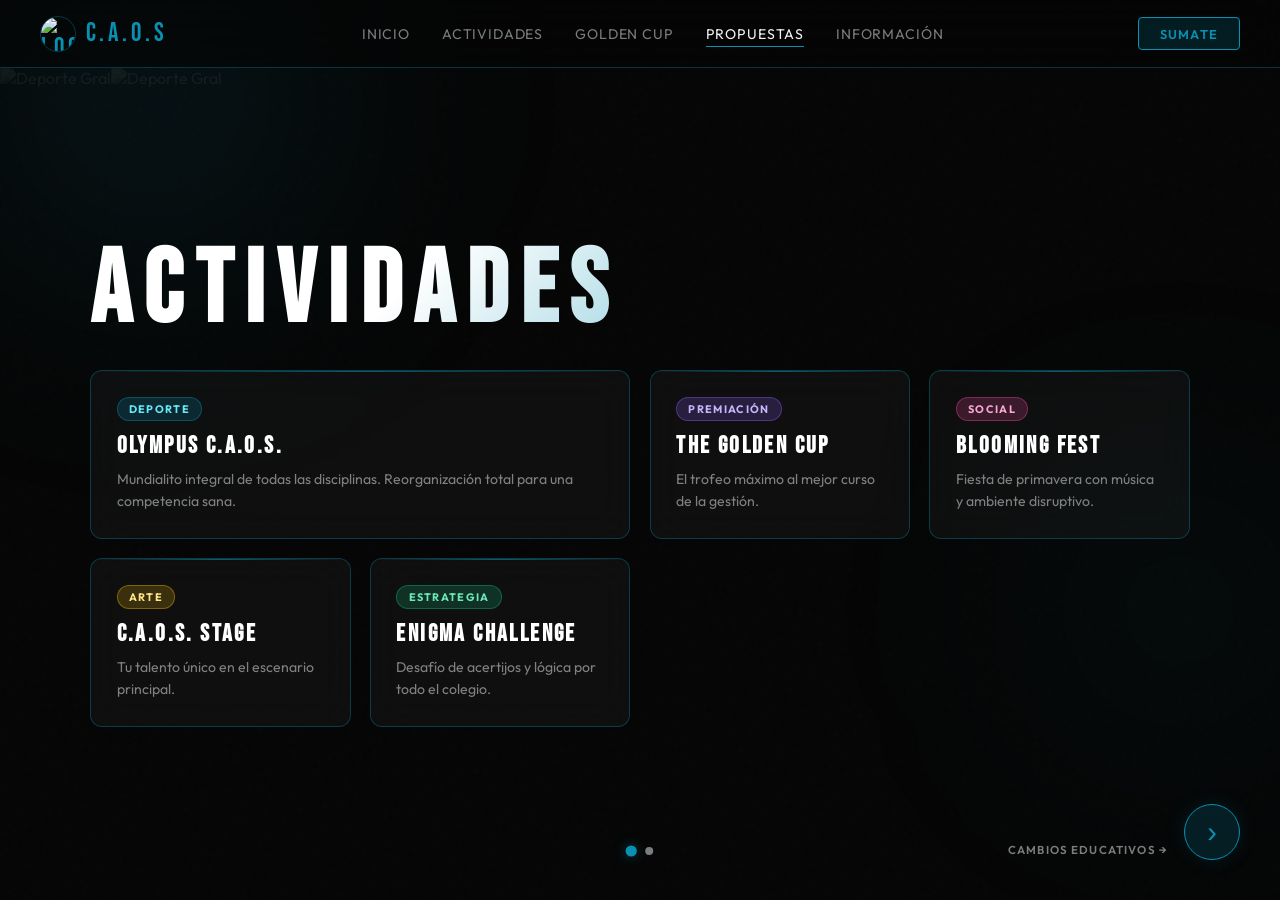
==== propuestas.html @ c4c08076 "Add files via upload" ====
<!DOCTYPE html>
<html lang="es">
<head>
    <meta charset="UTF-8">
    <meta name="viewport" content="width=device-width, initial-scale=1.0">
    <link href="https://fonts.googleapis.com/css2?family=Bebas+Neue&family=Outfit:wght@300;400;600;700&display=swap" rel="stylesheet">
    <link rel="icon" href="https://i.ibb.co/DfW0SY6t/Chat-GPT-Image-28-feb-2026-09-59-31.png">
    <title>Propuestas | C.A.O.S</title>

    <style>
        :root {
            --bg:           #050505;
            --cyan:         #0891b2;
            --cyan-dim:     rgba(8, 145, 178, 0.18);
            --cyan-glow:    rgba(8, 145, 178, 0.45);
            --glass-bg:     rgba(255,255,255,0.04);
            --glass-border: rgba(8, 145, 178, 0.35);
            --text:         #f0f4f8;
            --muted:        rgba(240,244,248,0.5);
        }

        *, *::before, *::after { box-sizing: border-box; margin: 0; padding: 0; }
        html { scroll-behavior: smooth; }

        body {
            background: var(--bg);
            color: var(--text);
            font-family: 'Outfit', sans-serif;
            min-height: 100vh;
            overflow-x: hidden;
        }

        body::before {
            content: '';
            position: fixed;
            inset: 0;
            background-image: url("data:image/svg+xml,%3Csvg viewBox='0 0 200 200' xmlns='http://www.w3.org/2000/svg'%3E%3Cfilter id='n'%3E%3CfeTurbulence type='fractalNoise' baseFrequency='0.9' numOctaves='4' stitchTiles='stitch'/%3E%3C/filter%3E%3Crect width='100%25' height='100%25' filter='url(%23n)' opacity='0.04'/%3E%3C/svg%3E");
            pointer-events: none;
            z-index: 0;
            opacity: .5;
        }

        .blob { position: fixed; border-radius: 50%; filter: blur(120px); pointer-events: none; z-index: 0; }
        .blob-1 {
            width: 500px; height: 500px;
            background: radial-gradient(circle, rgba(8,145,178,0.18) 0%, transparent 70%);
            top: -150px; left: -100px;
            animation: drift 12s ease-in-out infinite alternate;
        }
        .blob-2 {
            width: 400px; height: 400px;
            background: radial-gradient(circle, rgba(8,145,178,0.1) 0%, transparent 70%);
            bottom: 10%; right: -100px;
            animation: drift 15s ease-in-out infinite alternate-reverse;
        }
        @keyframes drift {
            from { transform: translateY(0) scale(1); }
            to   { transform: translateY(40px) scale(1.08); }
        }

        /* NAVBAR */
        .navbar {
            position: fixed; top: 0; left: 0; right: 0; z-index: 100;
            display: flex; align-items: center; justify-content: space-between;
            padding: 0 2.5rem; height: 68px;
            background: rgba(5,5,5,0.65);
            backdrop-filter: blur(20px);
            border-bottom: 1px solid var(--glass-border);
        }
        .nav-brand {
            display: flex; align-items: center; gap: .6rem;
            font-family: 'Bebas Neue', sans-serif;
            font-size: 1.6rem; letter-spacing: .15em; color: var(--cyan);
        }
        .nav-brand .logo { width: 36px; height: 36px; border-radius: 50%; border: 1.5px solid var(--glass-border); }
        .nav-links { display: flex; gap: 2rem; }
        .nav-links a {
            color: var(--muted); text-decoration: none;
            font-size: .88rem; font-weight: 400; letter-spacing: .06em;
            text-transform: uppercase; transition: color .25s; position: relative;
        }
        .nav-links a::after {
            content: ''; position: absolute; bottom: -4px; left: 0; right: 0;
            height: 1px; background: var(--cyan);
            transform: scaleX(0); transform-origin: left; transition: transform .3s;
        }
        .nav-links a:hover, .nav-links a.active { color: var(--text); }
        .nav-links a.active::after, .nav-links a:hover::after { transform: scaleX(1); }
        .btn-sumate {
            text-decoration: none; padding: .45rem 1.3rem;
            border: 1.5px solid var(--cyan); border-radius: 4px;
            color: var(--cyan); font-size: .8rem; font-weight: 600;
            letter-spacing: .1em; text-transform: uppercase;
            background: var(--cyan-dim); backdrop-filter: blur(8px);
            transition: background .25s, color .25s, box-shadow .25s;
        }
        .btn-sumate:hover { background: var(--cyan); color: #050505; box-shadow: 0 0 20px var(--cyan-glow); }

        /* MAIN & SLIDER */
        main { position: relative; z-index: 1; padding-top: 68px; overflow: hidden; }

        .slider-wrapper {
            display: flex;
            width: 200vw;
            transition: transform .75s cubic-bezier(.77,0,.18,1);
        }
        .slider-wrapper.show-second { transform: translateX(-100vw); }

        .section {
            width: 100vw;
            min-height: calc(100vh - 68px);
            position: relative;
            display: flex;
            align-items: center;
            justify-content: center;
            padding: 4rem 2rem;
            overflow: hidden;
        }

        /* BG STRIP */
        .bg-planch-sec { position: absolute; inset: 0; overflow: hidden; z-index: 0; }
        .bg-track { display: flex; height: 100%; animation: scroll-bg 20s linear infinite; }
        .bg-track img { height: 100%; width: auto; object-fit: cover; opacity: .06; filter: saturate(0); flex-shrink: 0; }
        @keyframes scroll-bg {
            from { transform: translateX(0); }
            to   { transform: translateX(-50%); }
        }

        /* GRID */
        .grid-caos {
            position: relative; z-index: 2;
            display: grid; grid-template-columns: repeat(4, 1fr);
            gap: 1.2rem; max-width: 1100px; width: 100%;
        }
        .grid-caos h1 {
            grid-column: 1 / -1;
            font-family: 'Bebas Neue', sans-serif;
            font-size: clamp(3.5rem, 8vw, 7rem);
            letter-spacing: .12em; text-transform: uppercase; line-height: 1; margin-bottom: .5rem;
            background: linear-gradient(135deg, #fff 30%, var(--cyan) 100%);
            -webkit-background-clip: text; -webkit-text-fill-color: transparent; background-clip: text;
        }

        /* CARDS */
        .card {
            background: var(--glass-bg);
            border: 1px solid var(--glass-border);
            backdrop-filter: blur(18px);
            border-radius: 12px; padding: 1.6rem;
            position: relative; overflow: hidden;
            transition: transform .3s, box-shadow .3s, border-color .3s;
            opacity: 0; transform: translateY(24px);
            animation: fadeUp .6s forwards;
        }
        .card::before {
            content: ''; position: absolute; top: 0; left: 0; right: 0; height: 1px;
            background: linear-gradient(90deg, transparent, rgba(8,145,178,.6), transparent);
        }
        .card:hover { transform: translateY(-4px); box-shadow: 0 8px 40px rgba(8,145,178,.2); border-color: var(--cyan); }
        .card-wide { grid-column: span 2; }
        .card h3 { font-family: 'Bebas Neue', sans-serif; font-size: 1.5rem; letter-spacing: .1em; margin: .6rem 0 .5rem; color: #fff; }
        .card p { font-size: .88rem; line-height: 1.6; color: var(--muted); }
        .card:nth-child(2) { animation-delay: .1s; }
        .card:nth-child(3) { animation-delay: .2s; }
        .card:nth-child(4) { animation-delay: .3s; }
        .card:nth-child(5) { animation-delay: .4s; }
        .card:nth-child(6) { animation-delay: .5s; }
        @keyframes fadeUp { to { opacity: 1; transform: translateY(0); } }

        /* TAGS */
        .tag { display: inline-block; font-size: .68rem; font-weight: 700; letter-spacing: .12em; text-transform: uppercase; padding: .25rem .7rem; border-radius: 99px; }
        .tag-cyan   { background: rgba(8,145,178,.2);  color: #67e8f9; border: 1px solid rgba(8,145,178,.4); }
        .tag-purple { background: rgba(139,92,246,.2); color: #c4b5fd; border: 1px solid rgba(139,92,246,.4); }
        .tag-pink   { background: rgba(236,72,153,.2); color: #f9a8d4; border: 1px solid rgba(236,72,153,.4); }
        .tag-yellow { background: rgba(234,179,8,.2);  color: #fde68a; border: 1px solid rgba(234,179,8,.4); }
        .tag-green  { background: rgba(16,185,129,.2); color: #6ee7b7; border: 1px solid rgba(16,185,129,.4); }
        .tag-orange { background: rgba(249,115,22,.2); color: #fdba74; border: 1px solid rgba(249,115,22,.4); }
        .tag-sky    { background: rgba(14,165,233,.2); color: #7dd3fc; border: 1px solid rgba(14,165,233,.4); }

        /* ARROW BUTTON */
        .arrow-btn {
            position: fixed; bottom: 2.5rem; right: 2.5rem; z-index: 200;
            width: 56px; height: 56px; border-radius: 50%;
            border: 1.5px solid var(--cyan);
            background: var(--cyan-dim); backdrop-filter: blur(12px);
            color: var(--cyan); font-size: 1.8rem; cursor: pointer;
            display: flex; align-items: center; justify-content: center;
            transition: background .25s, color .25s, box-shadow .25s, transform .2s;
            box-shadow: 0 0 20px rgba(8,145,178,.15);
            line-height: 1;
        }
        .arrow-btn:hover { background: var(--cyan); color: #050505; box-shadow: 0 0 30px var(--cyan-glow); transform: scale(1.08); }

        /* DOTS */
        .dots {
            position: fixed; bottom: 2.8rem; left: 50%; transform: translateX(-50%);
            z-index: 200; display: flex; gap: .6rem; align-items: center;
        }
        .dot {
            width: 8px; height: 8px; border-radius: 50%;
            background: var(--muted); transition: background .3s, transform .3s; cursor: pointer;
        }
        .dot.active { background: var(--cyan); transform: scale(1.4); box-shadow: 0 0 8px var(--cyan-glow); }

        /* SECTION HINT LABEL */
        .section-label {
            position: fixed; bottom: 2.7rem; right: 7rem; z-index: 200;
            font-size: .72rem; font-weight: 600; letter-spacing: .1em;
            text-transform: uppercase; color: var(--muted);
            transition: opacity .3s;
            white-space: nowrap;
        }

        @media (max-width: 900px) { .grid-caos { grid-template-columns: repeat(2, 1fr); } }
        @media (max-width: 600px) {
            .navbar { padding: 0 1.2rem; }
            .nav-links { display: none; }
            .grid-caos { grid-template-columns: 1fr; }
            .card-wide { grid-column: span 1; }
            .section-label { display: none; }
        }
    </style>
</head>

<body>

    <div class="blob blob-1"></div>
    <div class="blob blob-2"></div>

    <!-- NAVBAR -->
    <nav class="navbar">
        <div class="nav-brand">
            <img src="https://i.ibb.co/DfW0SY6t/Chat-GPT-Image-28-feb-2026-09-59-31.png" class="logo" alt="Logo C.A.O.S">
            <span>C.A.O.S</span>
        </div>
        <div class="nav-links">
            <a href="caos.html">Inicio</a>
            <a href="actividades.html">Actividades</a>
            <a href="ranking.html">Golden Cup</a>
            <a href="propuestas.html" class="active">Propuestas</a>
            <a href="informacion.html">Información</a>
        </div>
        <a href="sumate.html" class="btn-sumate">Sumate</a>
    </nav>

    <main>
        <div class="slider-wrapper" id="slider">

            <!-- ── SECCIÓN 1: ACTIVIDADES ── -->
            <section class="section">
                <div class="bg-planch-sec">
                    <div class="bg-track">
                        <img src="https://i.ibb.co/ppvvhgZ/Disen-o-sin-ti-tulo.jpg" alt="Deporte Gral">
                        <img src="https://i.ibb.co/ppvvhgZ/Disen-o-sin-ti-tulo.jpg" alt="Deporte Gral">
                    </div>
                </div>

                <div class="grid-caos">
                    <h1>Actividades</h1>

                    <div class="card card-wide">
                        <span class="tag tag-cyan">Deporte</span>
                        <h3>OLYMPUS C.A.O.S.</h3>
                        <p>Mundialito integral de todas las disciplinas. Reorganización total para una competencia sana.</p>
                    </div>

                    <div class="card">
                        <span class="tag tag-purple">Premiación</span>
                        <h3>THE GOLDEN CUP</h3>
                        <p>El trofeo máximo al mejor curso de la gestión.</p>
                    </div>

                    <div class="card">
                        <span class="tag tag-pink">Social</span>
                        <h3>BLOOMING FEST</h3>
                        <p>Fiesta de primavera con música y ambiente disruptivo.</p>
                    </div>

                    <div class="card">
                        <span class="tag tag-yellow">Arte</span>
                        <h3>C.A.O.S. STAGE</h3>
                        <p>Tu talento único en el escenario principal.</p>
                    </div>

                    <div class="card">
                        <span class="tag tag-green">Estrategia</span>
                        <h3>ENIGMA CHALLENGE</h3>
                        <p>Desafío de acertijos y lógica por todo el colegio.</p>
                    </div>
                </div>
            </section>

            <!-- ── SECCIÓN 2: CAMBIOS EDUCATIVOS ── -->
            <section class="section">
                <div class="bg-planch-sec">
                    <div class="bg-track">
                        <!-- REEMPLAZÁ estas URLs con tu imagen nueva cuando la tengas -->
                        <img src="https://i.ibb.co/ppvvhgZ/Disen-o-sin-ti-tulo.jpg" alt="Educación">
                        <img src="https://i.ibb.co/ppvvhgZ/Disen-o-sin-ti-tulo.jpg" alt="Educación">
                    </div>
                </div>

                <div class="grid-caos">
                    <h1>Cambios Educativos</h1>

                    <div class="card card-wide">
                        <span class="tag tag-sky">Celebración</span>
                        <h3>DÍA DEL ESTUDIANTE</h3>
                        <p>Un día entero dedicado a celebrar el esfuerzo de cada estudiante. Actividades, sorpresas y un espacio donde cada voz importa.</p>
                    </div>

                    <div class="card">
                        <span class="tag tag-cyan">Derechos</span>
                        <h3>DERECHOS ESTUDIANTILES</h3>
                        <p>Respeto real a los derechos de cada alumno. Protocolos claros y cero tolerancia a irregularidades.</p>
                    </div>

                    <div class="card">
                        <span class="tag tag-purple">Voz</span>
                        <h3>VOZ ESTUDIANTIL</h3>
                        <p>Asambleas abiertas donde los estudiantes proponen, debaten y deciden. Tu opinión construye el colegio.</p>
                    </div>

                    <div class="card">
                        <span class="tag tag-orange">Bienestar</span>
                        <h3>MEJORA DE LA CAFETERÍA</h3>
                        <p>Menús más variados, precios justos y un espacio digno. Porque la alimentación también es parte de la educación.</p>
                    </div>
                </div>
            </section>

        </div>
    </main>

    <!-- DOTS -->
    <div class="dots">
        <div class="dot active" onclick="goTo(0)"></div>
        <div class="dot" onclick="goTo(1)"></div>
    </div>

    <!-- LABEL -->
    <span class="section-label" id="sectionLabel">Cambios Educativos →</span>

    <!-- ARROW -->
    <button class="arrow-btn" id="arrowBtn" onclick="toggle()">›</button>

    <script>
        let current = 0;
        const slider = document.getElementById('slider');
        const btn    = document.getElementById('arrowBtn');
        const label  = document.getElementById('sectionLabel');
        const dots   = document.querySelectorAll('.dot');

        function goTo(i) {
            current = i;
            slider.classList.toggle('show-second', current === 1);
            btn.textContent   = current === 0 ? '›' : '‹';
            label.textContent = current === 0 ? 'Cambios Educativos →' : '← Actividades';
            dots.forEach((d, idx) => d.classList.toggle('active', idx === current));
        }

        function toggle() { goTo(current === 0 ? 1 : 0); }
    </script>

</body>
</html>
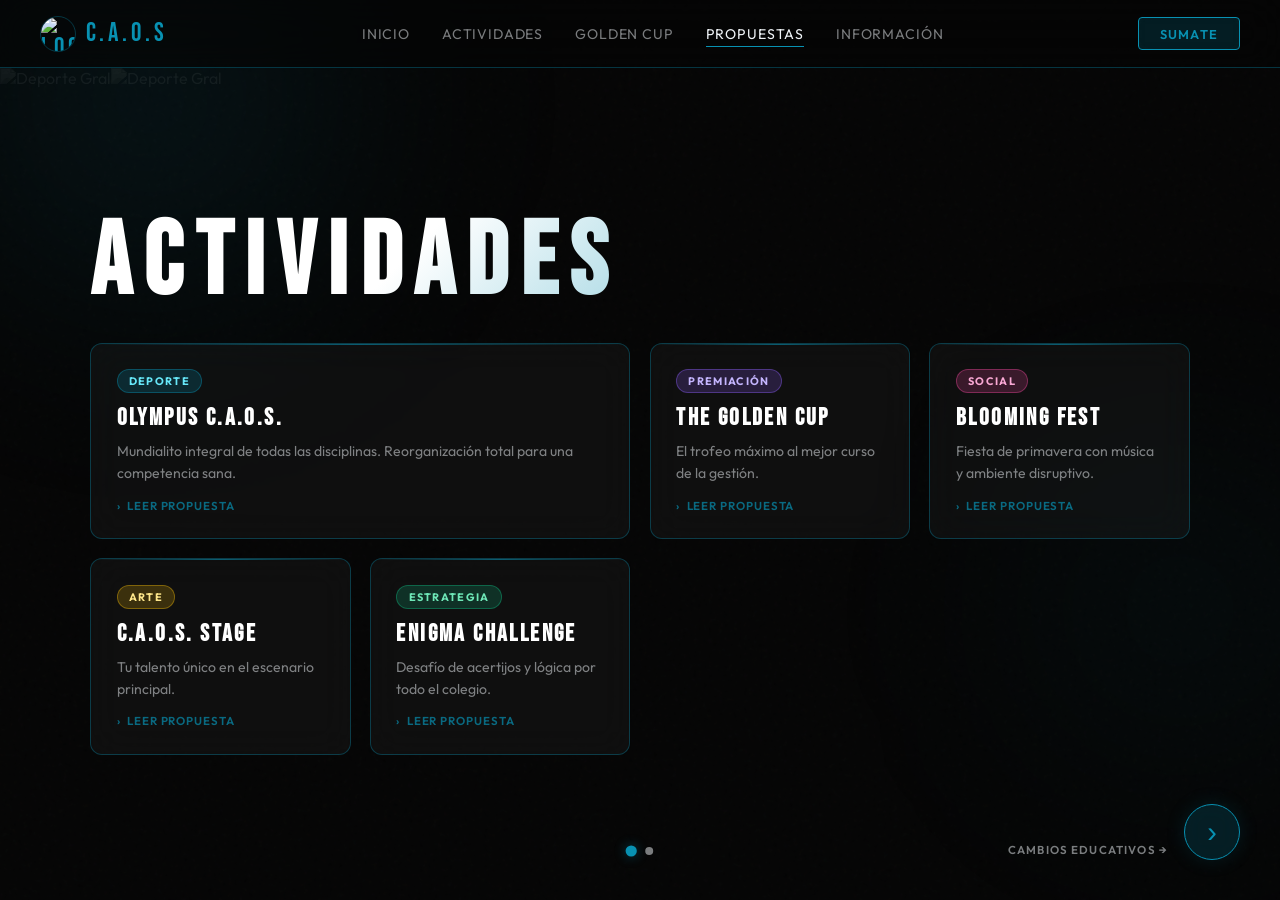
==== commit 1eced466: "Update propuestas.html" ====
--- a/propuestas.html
+++ b/propuestas.html
@@ -32,131 +32,64 @@
 
         body::before {
             content: '';
-            position: fixed;
-            inset: 0;
+            position: fixed; inset: 0;
             background-image: url("data:image/svg+xml,%3Csvg viewBox='0 0 200 200' xmlns='http://www.w3.org/2000/svg'%3E%3Cfilter id='n'%3E%3CfeTurbulence type='fractalNoise' baseFrequency='0.9' numOctaves='4' stitchTiles='stitch'/%3E%3C/filter%3E%3Crect width='100%25' height='100%25' filter='url(%23n)' opacity='0.04'/%3E%3C/svg%3E");
-            pointer-events: none;
-            z-index: 0;
-            opacity: .5;
+            pointer-events: none; z-index: 0; opacity: .5;
         }
 
         .blob { position: fixed; border-radius: 50%; filter: blur(120px); pointer-events: none; z-index: 0; }
-        .blob-1 {
-            width: 500px; height: 500px;
-            background: radial-gradient(circle, rgba(8,145,178,0.18) 0%, transparent 70%);
-            top: -150px; left: -100px;
-            animation: drift 12s ease-in-out infinite alternate;
-        }
-        .blob-2 {
-            width: 400px; height: 400px;
-            background: radial-gradient(circle, rgba(8,145,178,0.1) 0%, transparent 70%);
-            bottom: 10%; right: -100px;
-            animation: drift 15s ease-in-out infinite alternate-reverse;
-        }
-        @keyframes drift {
-            from { transform: translateY(0) scale(1); }
-            to   { transform: translateY(40px) scale(1.08); }
-        }
+        .blob-1 { width: 500px; height: 500px; background: radial-gradient(circle, rgba(8,145,178,0.18) 0%, transparent 70%); top: -150px; left: -100px; animation: drift 12s ease-in-out infinite alternate; }
+        .blob-2 { width: 400px; height: 400px; background: radial-gradient(circle, rgba(8,145,178,0.1) 0%, transparent 70%); bottom: 10%; right: -100px; animation: drift 15s ease-in-out infinite alternate-reverse; }
+        @keyframes drift { from { transform: translateY(0) scale(1); } to { transform: translateY(40px) scale(1.08); } }
 
         /* NAVBAR */
         .navbar {
             position: fixed; top: 0; left: 0; right: 0; z-index: 100;
             display: flex; align-items: center; justify-content: space-between;
             padding: 0 2.5rem; height: 68px;
-            background: rgba(5,5,5,0.65);
-            backdrop-filter: blur(20px);
+            background: rgba(5,5,5,0.65); backdrop-filter: blur(20px);
             border-bottom: 1px solid var(--glass-border);
         }
-        .nav-brand {
-            display: flex; align-items: center; gap: .6rem;
-            font-family: 'Bebas Neue', sans-serif;
-            font-size: 1.6rem; letter-spacing: .15em; color: var(--cyan);
-        }
+        .nav-brand { display: flex; align-items: center; gap: .6rem; font-family: 'Bebas Neue', sans-serif; font-size: 1.6rem; letter-spacing: .15em; color: var(--cyan); }
         .nav-brand .logo { width: 36px; height: 36px; border-radius: 50%; border: 1.5px solid var(--glass-border); }
         .nav-links { display: flex; gap: 2rem; }
-        .nav-links a {
-            color: var(--muted); text-decoration: none;
-            font-size: .88rem; font-weight: 400; letter-spacing: .06em;
-            text-transform: uppercase; transition: color .25s; position: relative;
-        }
-        .nav-links a::after {
-            content: ''; position: absolute; bottom: -4px; left: 0; right: 0;
-            height: 1px; background: var(--cyan);
-            transform: scaleX(0); transform-origin: left; transition: transform .3s;
-        }
+        .nav-links a { color: var(--muted); text-decoration: none; font-size: .88rem; font-weight: 400; letter-spacing: .06em; text-transform: uppercase; transition: color .25s; position: relative; }
+        .nav-links a::after { content: ''; position: absolute; bottom: -4px; left: 0; right: 0; height: 1px; background: var(--cyan); transform: scaleX(0); transform-origin: left; transition: transform .3s; }
         .nav-links a:hover, .nav-links a.active { color: var(--text); }
         .nav-links a.active::after, .nav-links a:hover::after { transform: scaleX(1); }
-        .btn-sumate {
-            text-decoration: none; padding: .45rem 1.3rem;
-            border: 1.5px solid var(--cyan); border-radius: 4px;
-            color: var(--cyan); font-size: .8rem; font-weight: 600;
-            letter-spacing: .1em; text-transform: uppercase;
-            background: var(--cyan-dim); backdrop-filter: blur(8px);
-            transition: background .25s, color .25s, box-shadow .25s;
-        }
+        .btn-sumate { text-decoration: none; padding: .45rem 1.3rem; border: 1.5px solid var(--cyan); border-radius: 4px; color: var(--cyan); font-size: .8rem; font-weight: 600; letter-spacing: .1em; text-transform: uppercase; background: var(--cyan-dim); backdrop-filter: blur(8px); transition: background .25s, color .25s, box-shadow .25s; }
         .btn-sumate:hover { background: var(--cyan); color: #050505; box-shadow: 0 0 20px var(--cyan-glow); }
 
         /* MAIN & SLIDER */
         main { position: relative; z-index: 1; padding-top: 68px; overflow: hidden; }
 
-        .slider-wrapper {
-            display: flex;
-            width: 200vw;
-            transition: transform .75s cubic-bezier(.77,0,.18,1);
-        }
+        .slider-wrapper { display: flex; width: 200vw; transition: transform .75s cubic-bezier(.77,0,.18,1); }
         .slider-wrapper.show-second { transform: translateX(-100vw); }
 
-        .section {
-            width: 100vw;
-            min-height: calc(100vh - 68px);
-            position: relative;
-            display: flex;
-            align-items: center;
-            justify-content: center;
-            padding: 4rem 2rem;
-            overflow: hidden;
-        }
+        .section { width: 100vw; min-height: calc(100vh - 68px); position: relative; display: flex; flex-direction: column; align-items: center; justify-content: center; padding: 4rem 2rem; overflow: hidden; }
 
         /* BG STRIP */
         .bg-planch-sec { position: absolute; inset: 0; overflow: hidden; z-index: 0; }
         .bg-track { display: flex; height: 100%; animation: scroll-bg 20s linear infinite; }
         .bg-track img { height: 100%; width: auto; object-fit: cover; opacity: .06; filter: saturate(0); flex-shrink: 0; }
-        @keyframes scroll-bg {
-            from { transform: translateX(0); }
-            to   { transform: translateX(-50%); }
-        }
+        @keyframes scroll-bg { from { transform: translateX(0); } to { transform: translateX(-50%); } }
 
         /* GRID */
-        .grid-caos {
-            position: relative; z-index: 2;
-            display: grid; grid-template-columns: repeat(4, 1fr);
-            gap: 1.2rem; max-width: 1100px; width: 100%;
-        }
-        .grid-caos h1 {
-            grid-column: 1 / -1;
-            font-family: 'Bebas Neue', sans-serif;
-            font-size: clamp(3.5rem, 8vw, 7rem);
-            letter-spacing: .12em; text-transform: uppercase; line-height: 1; margin-bottom: .5rem;
-            background: linear-gradient(135deg, #fff 30%, var(--cyan) 100%);
-            -webkit-background-clip: text; -webkit-text-fill-color: transparent; background-clip: text;
-        }
+        .grid-caos { position: relative; z-index: 2; display: grid; grid-template-columns: repeat(4, 1fr); gap: 1.2rem; max-width: 1100px; width: 100%; }
+        .grid-caos h1 { grid-column: 1 / -1; font-family: 'Bebas Neue', sans-serif; font-size: clamp(3.5rem, 8vw, 7rem); letter-spacing: .12em; text-transform: uppercase; line-height: 1; margin-bottom: .5rem; background: linear-gradient(135deg, #fff 30%, var(--cyan) 100%); -webkit-background-clip: text; -webkit-text-fill-color: transparent; background-clip: text; }
 
         /* CARDS */
         .card {
-            background: var(--glass-bg);
-            border: 1px solid var(--glass-border);
-            backdrop-filter: blur(18px);
-            border-radius: 12px; padding: 1.6rem;
+            background: var(--glass-bg); border: 1px solid var(--glass-border);
+            backdrop-filter: blur(18px); border-radius: 12px; padding: 1.6rem;
             position: relative; overflow: hidden;
             transition: transform .3s, box-shadow .3s, border-color .3s;
-            opacity: 0; transform: translateY(24px);
-            animation: fadeUp .6s forwards;
-        }
-        .card::before {
-            content: ''; position: absolute; top: 0; left: 0; right: 0; height: 1px;
-            background: linear-gradient(90deg, transparent, rgba(8,145,178,.6), transparent);
-        }
+            opacity: 0; transform: translateY(24px); animation: fadeUp .6s forwards;
+            cursor: pointer;
+        }
+        .card::before { content: ''; position: absolute; top: 0; left: 0; right: 0; height: 1px; background: linear-gradient(90deg, transparent, rgba(8,145,178,.6), transparent); }
         .card:hover { transform: translateY(-4px); box-shadow: 0 8px 40px rgba(8,145,178,.2); border-color: var(--cyan); }
+        .card.active-card { border-color: var(--cyan); box-shadow: 0 0 30px rgba(8,145,178,.3); transform: translateY(-4px); }
         .card-wide { grid-column: span 2; }
         .card h3 { font-family: 'Bebas Neue', sans-serif; font-size: 1.5rem; letter-spacing: .1em; margin: .6rem 0 .5rem; color: #fff; }
         .card p { font-size: .88rem; line-height: 1.6; color: var(--muted); }
@@ -167,6 +100,18 @@
         .card:nth-child(6) { animation-delay: .5s; }
         @keyframes fadeUp { to { opacity: 1; transform: translateY(0); } }
 
+        /* CLICK HINT */
+        .card .hint {
+            display: flex; align-items: center; gap: .4rem;
+            margin-top: .8rem;
+            font-size: .72rem; font-weight: 600; letter-spacing: .08em;
+            text-transform: uppercase; color: var(--cyan);
+            opacity: .7; transition: opacity .2s;
+        }
+        .card:hover .hint { opacity: 1; }
+        .hint-arrow { transition: transform .3s; }
+        .card.active-card .hint-arrow { transform: rotate(90deg); }
+
         /* TAGS */
         .tag { display: inline-block; font-size: .68rem; font-weight: 700; letter-spacing: .12em; text-transform: uppercase; padding: .25rem .7rem; border-radius: 99px; }
         .tag-cyan   { background: rgba(8,145,178,.2);  color: #67e8f9; border: 1px solid rgba(8,145,178,.4); }
@@ -177,57 +122,92 @@
         .tag-orange { background: rgba(249,115,22,.2); color: #fdba74; border: 1px solid rgba(249,115,22,.4); }
         .tag-sky    { background: rgba(14,165,233,.2); color: #7dd3fc; border: 1px solid rgba(14,165,233,.4); }
 
-        /* ARROW BUTTON */
+        /* DOC PANEL */
+        .doc-panel {
+            position: relative; z-index: 2;
+            max-width: 1100px; width: 100%;
+            margin-top: 0;
+            max-height: 0;
+            overflow: hidden;
+            transition: max-height .7s cubic-bezier(.77,0,.18,1), margin-top .4s;
+        }
+        .doc-panel.open {
+            max-height: 800px;
+            margin-top: 1.5rem;
+        }
+
+        .doc-inner {
+            background: rgba(255,255,255,0.03);
+            border: 1px solid var(--glass-border);
+            backdrop-filter: blur(24px);
+            border-radius: 16px;
+            padding: 2.5rem 3rem;
+            position: relative;
+            overflow: hidden;
+        }
+        .doc-inner::before {
+            content: '';
+            position: absolute; top: 0; left: 0; right: 0; height: 2px;
+            background: linear-gradient(90deg, transparent, var(--cyan), transparent);
+        }
+
+        .doc-title {
+            font-family: 'Bebas Neue', sans-serif;
+            font-size: 2rem; letter-spacing: .12em;
+            color: #fff; margin-bottom: .3rem;
+        }
+        .doc-subtitle {
+            font-size: .8rem; font-weight: 600; letter-spacing: .12em;
+            text-transform: uppercase; color: var(--cyan); margin-bottom: 1.5rem;
+        }
+        .doc-body {
+            font-size: .92rem; line-height: 1.9; color: var(--muted);
+        }
+        .doc-body p { margin-bottom: 1rem; }
+        .doc-body h4 {
+            font-family: 'Bebas Neue', sans-serif; font-size: 1.1rem;
+            letter-spacing: .1em; color: #fff; margin: 1.4rem 0 .5rem;
+        }
+
+        .doc-close {
+            position: absolute; top: 1.2rem; right: 1.5rem;
+            background: none; border: none; cursor: pointer;
+            color: var(--muted); font-size: 1.2rem;
+            transition: color .2s;
+        }
+        .doc-close:hover { color: var(--cyan); }
+
+        /* ARROW */
         .arrow-btn {
             position: fixed; bottom: 2.5rem; right: 2.5rem; z-index: 200;
             width: 56px; height: 56px; border-radius: 50%;
-            border: 1.5px solid var(--cyan);
-            background: var(--cyan-dim); backdrop-filter: blur(12px);
-            color: var(--cyan); font-size: 1.8rem; cursor: pointer;
-            display: flex; align-items: center; justify-content: center;
+            border: 1.5px solid var(--cyan); background: var(--cyan-dim);
+            backdrop-filter: blur(12px); color: var(--cyan); font-size: 1.8rem;
+            cursor: pointer; display: flex; align-items: center; justify-content: center;
             transition: background .25s, color .25s, box-shadow .25s, transform .2s;
-            box-shadow: 0 0 20px rgba(8,145,178,.15);
-            line-height: 1;
+            box-shadow: 0 0 20px rgba(8,145,178,.15); line-height: 1;
         }
         .arrow-btn:hover { background: var(--cyan); color: #050505; box-shadow: 0 0 30px var(--cyan-glow); transform: scale(1.08); }
 
-        /* DOTS */
-        .dots {
-            position: fixed; bottom: 2.8rem; left: 50%; transform: translateX(-50%);
-            z-index: 200; display: flex; gap: .6rem; align-items: center;
-        }
-        .dot {
-            width: 8px; height: 8px; border-radius: 50%;
-            background: var(--muted); transition: background .3s, transform .3s; cursor: pointer;
-        }
+        .dots { position: fixed; bottom: 2.8rem; left: 50%; transform: translateX(-50%); z-index: 200; display: flex; gap: .6rem; align-items: center; }
+        .dot { width: 8px; height: 8px; border-radius: 50%; background: var(--muted); transition: background .3s, transform .3s; cursor: pointer; }
         .dot.active { background: var(--cyan); transform: scale(1.4); box-shadow: 0 0 8px var(--cyan-glow); }
 
-        /* SECTION HINT LABEL */
-        .section-label {
-            position: fixed; bottom: 2.7rem; right: 7rem; z-index: 200;
-            font-size: .72rem; font-weight: 600; letter-spacing: .1em;
-            text-transform: uppercase; color: var(--muted);
-            transition: opacity .3s;
-            white-space: nowrap;
-        }
+        .section-label { position: fixed; bottom: 2.7rem; right: 7rem; z-index: 200; font-size: .72rem; font-weight: 600; letter-spacing: .1em; text-transform: uppercase; color: var(--muted); white-space: nowrap; }
 
         @media (max-width: 900px) { .grid-caos { grid-template-columns: repeat(2, 1fr); } }
         @media (max-width: 600px) {
-            .navbar { padding: 0 1.2rem; }
-            .nav-links { display: none; }
-            .grid-caos { grid-template-columns: 1fr; }
-            .card-wide { grid-column: span 1; }
-            .section-label { display: none; }
+            .navbar { padding: 0 1.2rem; } .nav-links { display: none; }
+            .grid-caos { grid-template-columns: 1fr; } .card-wide { grid-column: span 1; }
+            .section-label { display: none; } .doc-inner { padding: 1.5rem; }
         }
     </style>
 </head>
 
 <body>
-
     <div class="blob blob-1"></div>
     <div class="blob blob-2"></div>
 
-    <!-- NAVBAR -->
     <nav class="navbar">
         <div class="nav-brand">
             <img src="https://i.ibb.co/DfW0SY6t/Chat-GPT-Image-28-feb-2026-09-59-31.png" class="logo" alt="Logo C.A.O.S">
@@ -246,7 +226,7 @@
     <main>
         <div class="slider-wrapper" id="slider">
 
-            <!-- ── SECCIÓN 1: ACTIVIDADES ── -->
+            <!-- ══ SECCIÓN 1: ACTIVIDADES ══ -->
             <section class="section">
                 <div class="bg-planch-sec">
                     <div class="bg-track">
@@ -258,43 +238,58 @@
                 <div class="grid-caos">
                     <h1>Actividades</h1>
 
-                    <div class="card card-wide">
+                    <div class="card card-wide" onclick="openDoc('olympus', this)">
                         <span class="tag tag-cyan">Deporte</span>
                         <h3>OLYMPUS C.A.O.S.</h3>
                         <p>Mundialito integral de todas las disciplinas. Reorganización total para una competencia sana.</p>
-                    </div>
-
-                    <div class="card">
+                        <div class="hint"><span class="hint-arrow">›</span> Leer propuesta</div>
+                    </div>
+
+                    <div class="card" onclick="openDoc('golden', this)">
                         <span class="tag tag-purple">Premiación</span>
                         <h3>THE GOLDEN CUP</h3>
                         <p>El trofeo máximo al mejor curso de la gestión.</p>
-                    </div>
-
-                    <div class="card">
+                        <div class="hint"><span class="hint-arrow">›</span> Leer propuesta</div>
+                    </div>
+
+                    <div class="card" onclick="openDoc('blooming', this)">
                         <span class="tag tag-pink">Social</span>
                         <h3>BLOOMING FEST</h3>
                         <p>Fiesta de primavera con música y ambiente disruptivo.</p>
-                    </div>
-
-                    <div class="card">
+                        <div class="hint"><span class="hint-arrow">›</span> Leer propuesta</div>
+                    </div>
+
+                    <div class="card" onclick="openDoc('stage', this)">
                         <span class="tag tag-yellow">Arte</span>
                         <h3>C.A.O.S. STAGE</h3>
                         <p>Tu talento único en el escenario principal.</p>
-                    </div>
-
-                    <div class="card">
+                        <div class="hint"><span class="hint-arrow">›</span> Leer propuesta</div>
+                    </div>
+
+                    <div class="card" onclick="openDoc('enigma', this)">
                         <span class="tag tag-green">Estrategia</span>
                         <h3>ENIGMA CHALLENGE</h3>
                         <p>Desafío de acertijos y lógica por todo el colegio.</p>
+                        <div class="hint"><span class="hint-arrow">›</span> Leer propuesta</div>
+                    </div>
+                </div>
+
+                <!-- DOC PANEL SECCIÓN 1 -->
+                <div class="doc-panel" id="doc-panel-1">
+                    <div class="doc-inner">
+                        <button class="doc-close" onclick="closeDoc(1)">✕</button>
+                        <div class="doc-title" id="doc-title-1"></div>
+                        <div class="doc-subtitle" id="doc-subtitle-1"></div>
+                        <div class="doc-body" id="doc-body-1"></div>
                     </div>
                 </div>
             </section>
 
-            <!-- ── SECCIÓN 2: CAMBIOS EDUCATIVOS ── -->
+            <!-- ══ SECCIÓN 2: CAMBIOS EDUCATIVOS ══ -->
             <section class="section">
                 <div class="bg-planch-sec">
                     <div class="bg-track">
-                        <!-- REEMPLAZÁ estas URLs con tu imagen nueva cuando la tengas -->
+                        <!-- REEMPLAZÁ con tu imagen nueva -->
                         <img src="https://i.ibb.co/ppvvhgZ/Disen-o-sin-ti-tulo.jpg" alt="Educación">
                         <img src="https://i.ibb.co/ppvvhgZ/Disen-o-sin-ti-tulo.jpg" alt="Educación">
                     </div>
@@ -303,28 +298,42 @@
                 <div class="grid-caos">
                     <h1>Cambios Educativos</h1>
 
-                    <div class="card card-wide">
+                    <div class="card card-wide" onclick="openDoc('dia', this)">
                         <span class="tag tag-sky">Celebración</span>
                         <h3>DÍA DEL ESTUDIANTE</h3>
                         <p>Un día entero dedicado a celebrar el esfuerzo de cada estudiante. Actividades, sorpresas y un espacio donde cada voz importa.</p>
-                    </div>
-
-                    <div class="card">
+                        <div class="hint"><span class="hint-arrow">›</span> Leer propuesta</div>
+                    </div>
+
+                    <div class="card" onclick="openDoc('derechos', this)">
                         <span class="tag tag-cyan">Derechos</span>
                         <h3>DERECHOS ESTUDIANTILES</h3>
                         <p>Respeto real a los derechos de cada alumno. Protocolos claros y cero tolerancia a irregularidades.</p>
-                    </div>
-
-                    <div class="card">
+                        <div class="hint"><span class="hint-arrow">›</span> Leer propuesta</div>
+                    </div>
+
+                    <div class="card" onclick="openDoc('voz', this)">
                         <span class="tag tag-purple">Voz</span>
                         <h3>VOZ ESTUDIANTIL</h3>
                         <p>Asambleas abiertas donde los estudiantes proponen, debaten y deciden. Tu opinión construye el colegio.</p>
-                    </div>
-
-                    <div class="card">
+                        <div class="hint"><span class="hint-arrow">›</span> Leer propuesta</div>
+                    </div>
+
+                    <div class="card" onclick="openDoc('cafeteria', this)">
                         <span class="tag tag-orange">Bienestar</span>
                         <h3>MEJORA DE LA CAFETERÍA</h3>
                         <p>Menús más variados, precios justos y un espacio digno. Porque la alimentación también es parte de la educación.</p>
+                        <div class="hint"><span class="hint-arrow">›</span> Leer propuesta</div>
+                    </div>
+                </div>
+
+                <!-- DOC PANEL SECCIÓN 2 -->
+                <div class="doc-panel" id="doc-panel-2">
+                    <div class="doc-inner">
+                        <button class="doc-close" onclick="closeDoc(2)">✕</button>
+                        <div class="doc-title" id="doc-title-2"></div>
+                        <div class="doc-subtitle" id="doc-subtitle-2"></div>
+                        <div class="doc-body" id="doc-body-2"></div>
                     </div>
                 </div>
             </section>
@@ -332,19 +341,15 @@
         </div>
     </main>
 
-    <!-- DOTS -->
     <div class="dots">
         <div class="dot active" onclick="goTo(0)"></div>
         <div class="dot" onclick="goTo(1)"></div>
     </div>
-
-    <!-- LABEL -->
     <span class="section-label" id="sectionLabel">Cambios Educativos →</span>
-
-    <!-- ARROW -->
     <button class="arrow-btn" id="arrowBtn" onclick="toggle()">›</button>
 
     <script>
+        /* ── SLIDER ── */
         let current = 0;
         const slider = document.getElementById('slider');
         const btn    = document.getElementById('arrowBtn');
@@ -358,9 +363,158 @@
             label.textContent = current === 0 ? 'Cambios Educativos →' : '← Actividades';
             dots.forEach((d, idx) => d.classList.toggle('active', idx === current));
         }
-
         function toggle() { goTo(current === 0 ? 1 : 0); }
+
+        /* ── DOC CONTENT ── */
+        const docs = {
+            olympus: {
+                title: 'OLYMPUS C.A.O.S.',
+                subtitle: 'Propuesta Deportiva · Mundialito Integral',
+                body: `
+                    <p>El Olympus C.A.O.S. es nuestra propuesta estrella para una competencia deportiva integral, justa y emocionante. Actualmente los mundialitos carecen de organización clara, lo que genera conflictos y desmotivación.</p>
+                    <h4>¿Qué proponemos?</h4>
+                    <p>Un mundialito reorganizado que incluya todas las disciplinas disponibles: fútbol, básquet, vóley, atletismo y más. Con un reglamento claro, árbitros designados y un sistema de puntuación transparente visible para todos. Con un sistema diferente de puntuación al anterior.</p>
+                    <h4>Cronograma</h4>
+                    <p>Se realizará en tres etapas distribuidas a lo largo del año: <br>
+                        <p style="color: #0891b2">Clasificación por curso.-</p> Se jugarán partidos entre todos los 1º y 2º de Sec, entre todos los 3º y 4º, entre todos los 5º y 6º, solo dos cursos de cada serie con la mayor puntuaciaón entrarán a la semifinal.<br> 
+                        <p style="color: #0891b2">Cuartos de final.-</p>Se sortearán las posiciones de juego, y se añadira el mejor tercer lugar de todas la series para jugar en los cuartos de final
+                        <p style="color: #0891b2">Semifinal.- </p> Los vencedores jugarán la semifinal y competirán por la copa, modelo de eliminación directa.
+                        <p style="color: #0891b2">Final.- </p> Se disputaran los primeros, segundos y terceros lugares.
+                    </p>
+                    <h4>Impacto esperado</h4>
+                    <p>Mayor participación estudiantil, fomento del juego limpio y un espíritu de comunidad que trascienda las aulas. Acá vas a poder reemplazar este texto con el contenido real de la propuesta.</p>
+                `
+            },
+            golden: {
+                title: 'THE GOLDEN CUP',
+                subtitle: 'Propuesta de Premiación · Trofeo Máximo',
+                body: `
+                    <p>The Golden Cup es el reconocimiento máximo de la gestión: un trofeo que premia al curso que más haya sumado puntos durante todo el año en actividades, convivencia y participación.</p>
+                    <h4>Sistema de puntuación</h4>
+                    <p>Cada actividad organizada por C.A.O.S. sumará puntos al ranking general. Los cursos podrán ver su posición en tiempo real desde la sección Golden Cup del sitio.</p>
+                    <h4>Criterios</h4>
+                    <p>Participación deportiva, eventos culturales, asistencia a asambleas y reconocimientos especiales. Acá podés reemplazar este texto con el contenido real de la propuesta.</p>
+                `
+            },
+            blooming: {
+                title: 'BLOOMING FEST',
+                subtitle: 'Propuesta Social · Fiesta de Primavera',
+                body: `
+                    <p>Blooming Fest es la fiesta de primavera de C.A.O.S.: un evento social disruptivo pensado por y para los estudiantes, con música en vivo, arte y un ambiente completamente diferente a lo de siempre.</p>
+                    <h4>¿Qué incluye?</h4>
+                    <p>Escenario principal con bandas y DJ, feria de arte estudiantil, food trucks y espacios de descanso decorados temáticamente. Un evento que el colegio nunca va a olvidar.</p>
+                    <h4>Organización</h4>
+                    <p>Se coordina con las autoridades del colegio y se financiará a través de entradas simbólicas y sponsors. Acá podés reemplazar este texto con el contenido real de la propuesta.</p>
+                `
+            },
+            stage: {
+                title: 'C.A.O.S. STAGE',
+                subtitle: 'Propuesta Cultural · Escenario del Talento',
+                body: `
+                    <p>C.A.O.S. Stage es el espacio donde cada estudiante puede mostrar su talento único: música, teatro, stand-up, danza, malabares y cualquier expresión artística que quiera compartir.</p>
+                    <h4>¿Cómo participar?</h4>
+                    <p>Los interesados se inscriben previamente a través de los representantes de C.A.O.S. de cada curso. Se realizará una preselección amistosa para organizar el evento.</p>
+                    <h4>Frecuencia</h4>
+                    <p>Se planea realizar al menos dos ediciones por año. Acá podés reemplazar este texto con el contenido real de la propuesta.</p>
+                `
+            },
+            enigma: {
+                title: 'ENIGMA CHALLENGE',
+                subtitle: 'Propuesta de Estrategia · Desafío de Lógica',
+                body: `
+                    <p>Enigma Challenge es un recorrido de acertijos, pistas y desafíos de lógica distribuidos por todo el colegio. Los cursos compiten en equipos para resolver el misterio antes que el resto.</p>
+                    <h4>Mecánica</h4>
+                    <p>Cada equipo recibe una pista inicial. Resolviéndola llega a la siguiente ubicación y así sucesivamente hasta llegar al punto final, donde se revelará la solución del gran enigma.</p>
+                    <h4>Premios</h4>
+                    <p>El curso ganador suma puntos al Golden Cup y recibe un reconocimiento especial. Acá podés reemplazar este texto con el contenido real de la propuesta.</p>
+                `
+            },
+            dia: {
+                title: 'DÍA DEL ESTUDIANTE',
+                subtitle: 'Cambio Educativo · Celebración Oficial',
+                body: `
+                    <p>Proponemos que el Día del Estudiante sea reconocido formalmente por el colegio con actividades dedicadas exclusivamente a los alumnos: sin clases tradicionales, con talleres opcionales y espacios recreativos.</p>
+                    <h4>¿Por qué es importante?</h4>
+                    <p>Actualmente el día pasa sin reconocimiento institucional. Creemos que celebrar a los estudiantes fortalece el sentido de pertenencia y motiva la participación durante todo el año.</p>
+                    <h4>Propuesta concreta</h4>
+                    <p>Jornada de actividades libres, shows, juegos y un acto simbólico donde C.A.O.S. entrega reconocimientos a estudiantes destacados. Acá podés reemplazar este texto con el contenido real de la propuesta.</p>
+                `
+            },
+            derechos: {
+                title: 'DERECHOS ESTUDIANTILES',
+                subtitle: 'Cambio Educativo · Protocolo de Respeto',
+                body: `
+                    <p>Exigimos que los derechos de cada estudiante sean respetados de manera real y no solo en el papel. Proponemos la creación de un protocolo claro y accesible para todos.</p>
+                    <h4>Problemas actuales</h4>
+                    <p>Falta de canales claros para reportar irregularidades, desconocimiento del reglamento estudiantil y ausencia de respuestas institucionales frente a situaciones de injusticia.</p>
+                    <h4>Nuestras propuestas</h4>
+                    <p>Un buzón de sugerencias y denuncias anónimo, reuniones periódicas entre C.A.O.S. y autoridades, y la difusión del reglamento estudiantil en todos los cursos. Acá podés reemplazar este texto con el contenido real.</p>
+                `
+            },
+            voz: {
+                title: 'VOZ ESTUDIANTIL',
+                subtitle: 'Cambio Educativo · Asambleas Abiertas',
+                body: `
+                    <p>La Voz Estudiantil es nuestra propuesta para que los alumnos tengan un espacio real de participación en las decisiones que los afectan. No queremos ser consultados: queremos decidir.</p>
+                    <h4>Asambleas abiertas</h4>
+                    <p>Una vez al mes, una asamblea abierta a todos los cursos donde se presentan propuestas, se votan iniciativas y se da seguimiento a compromisos anteriores.</p>
+                    <h4>Canales digitales</h4>
+                    <p>Un formulario anónimo permanente para recibir ideas y reclamos, con respuesta pública mensual. Acá podés reemplazar este texto con el contenido real de la propuesta.</p>
+                `
+            },
+            cafeteria: {
+                title: 'MEJORA DE LA CAFETERÍA',
+                subtitle: 'Cambio Educativo · Bienestar y Alimentación',
+                body: `
+                    <p>La cafetería actual no cumple con las necesidades básicas de los estudiantes: precios altos, opciones limitadas y un espacio que no invita a quedarse. Eso tiene que cambiar.</p>
+                    <h4>Propuestas concretas</h4>
+                    <p>Menú semanal variado con opciones saludables y económicas, mejora del espacio físico con más mesas y mejor iluminación, y la incorporación de opciones vegetarianas y sin TACC.</p>
+                    <h4>Plan de acción</h4>
+                    <p>Reunión con el concesionario y las autoridades del colegio, presentación de una encuesta estudiantil sobre preferencias y un seguimiento mensual de los cambios implementados. Acá podés reemplazar este texto con el contenido real.</p>
+                `
+            }
+        };
+
+        /* ── DOC LOGIC ── */
+        let activeCard = null;
+
+        function openDoc(key, cardEl) {
+            const section   = cardEl.closest('.section');
+            const panelNum  = section === document.querySelectorAll('.section')[0] ? 1 : 2;
+            const panel     = document.getElementById('doc-panel-' + panelNum);
+            const data      = docs[key];
+
+            // Si ya está abierto el mismo, cerrarlo
+            if (activeCard === cardEl && panel.classList.contains('open')) {
+                closeDoc(panelNum);
+                return;
+            }
+
+            // Quitar active de card anterior
+            if (activeCard) activeCard.classList.remove('active-card');
+            activeCard = cardEl;
+            cardEl.classList.add('active-card');
+
+            // Poblar contenido
+            document.getElementById('doc-title-'    + panelNum).textContent = data.title;
+            document.getElementById('doc-subtitle-' + panelNum).textContent = data.subtitle;
+            document.getElementById('doc-body-'     + panelNum).innerHTML   = data.body;
+
+            // Abrir panel
+            panel.classList.add('open');
+
+            // Scroll suave hacia el panel
+            setTimeout(() => {
+                panel.scrollIntoView({ behavior: 'smooth', block: 'start' });
+            }, 80);
+        }
+
+        function closeDoc(panelNum) {
+            const panel = document.getElementById('doc-panel-' + panelNum);
+            panel.classList.remove('open');
+            if (activeCard) { activeCard.classList.remove('active-card'); activeCard = null; }
+        }
     </script>
 
 </body>
-</html>+</html>
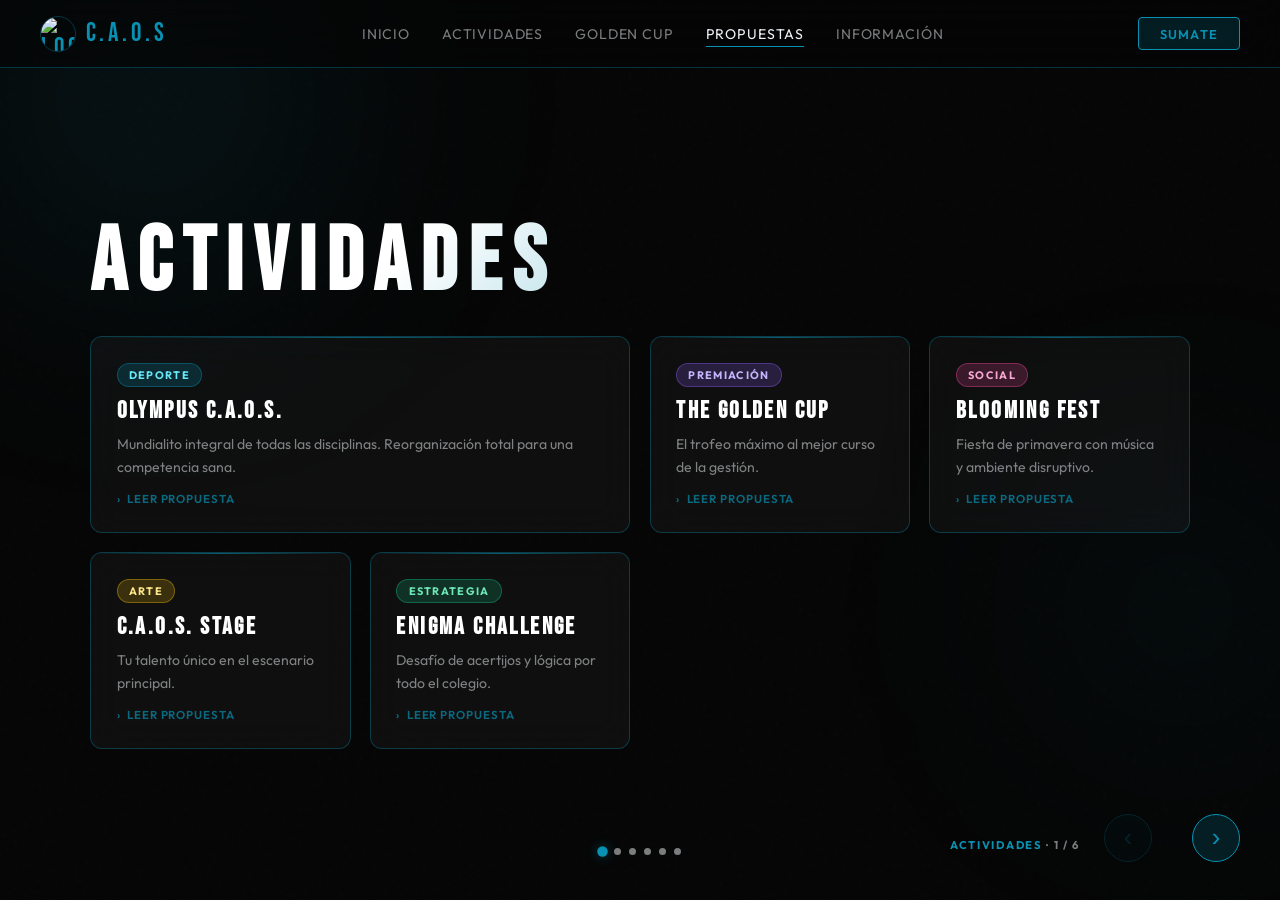
==== commit 410692e1: "Update propuestas.html" ====
--- a/propuestas.html
+++ b/propuestas.html
@@ -6,515 +6,488 @@
     <link href="https://fonts.googleapis.com/css2?family=Bebas+Neue&family=Outfit:wght@300;400;600;700&display=swap" rel="stylesheet">
     <link rel="icon" href="https://i.ibb.co/DfW0SY6t/Chat-GPT-Image-28-feb-2026-09-59-31.png">
     <title>Propuestas | C.A.O.S</title>
-
     <style>
         :root {
-            --bg:           #050505;
-            --cyan:         #0891b2;
-            --cyan-dim:     rgba(8, 145, 178, 0.18);
-            --cyan-glow:    rgba(8, 145, 178, 0.45);
-            --glass-bg:     rgba(255,255,255,0.04);
-            --glass-border: rgba(8, 145, 178, 0.35);
-            --text:         #f0f4f8;
-            --muted:        rgba(240,244,248,0.5);
+            --bg: #050505; --cyan: #0891b2;
+            --cyan-dim: rgba(8,145,178,0.18); --cyan-glow: rgba(8,145,178,0.45);
+            --glass-bg: rgba(255,255,255,0.04); --glass-border: rgba(8,145,178,0.35);
+            --text: #f0f4f8; --muted: rgba(240,244,248,0.5);
         }
-
-        *, *::before, *::after { box-sizing: border-box; margin: 0; padding: 0; }
-        html { scroll-behavior: smooth; }
-
-        body {
-            background: var(--bg);
-            color: var(--text);
-            font-family: 'Outfit', sans-serif;
-            min-height: 100vh;
-            overflow-x: hidden;
-        }
-
-        body::before {
-            content: '';
-            position: fixed; inset: 0;
-            background-image: url("data:image/svg+xml,%3Csvg viewBox='0 0 200 200' xmlns='http://www.w3.org/2000/svg'%3E%3Cfilter id='n'%3E%3CfeTurbulence type='fractalNoise' baseFrequency='0.9' numOctaves='4' stitchTiles='stitch'/%3E%3C/filter%3E%3Crect width='100%25' height='100%25' filter='url(%23n)' opacity='0.04'/%3E%3C/svg%3E");
-            pointer-events: none; z-index: 0; opacity: .5;
-        }
-
-        .blob { position: fixed; border-radius: 50%; filter: blur(120px); pointer-events: none; z-index: 0; }
-        .blob-1 { width: 500px; height: 500px; background: radial-gradient(circle, rgba(8,145,178,0.18) 0%, transparent 70%); top: -150px; left: -100px; animation: drift 12s ease-in-out infinite alternate; }
-        .blob-2 { width: 400px; height: 400px; background: radial-gradient(circle, rgba(8,145,178,0.1) 0%, transparent 70%); bottom: 10%; right: -100px; animation: drift 15s ease-in-out infinite alternate-reverse; }
-        @keyframes drift { from { transform: translateY(0) scale(1); } to { transform: translateY(40px) scale(1.08); } }
+        *,*::before,*::after{box-sizing:border-box;margin:0;padding:0}
+        html{scroll-behavior:smooth}
+        body{background:var(--bg);color:var(--text);font-family:'Outfit',sans-serif;min-height:100vh;overflow-x:hidden}
+        body::before{content:'';position:fixed;inset:0;background-image:url("data:image/svg+xml,%3Csvg viewBox='0 0 200 200' xmlns='http://www.w3.org/2000/svg'%3E%3Cfilter id='n'%3E%3CfeTurbulence type='fractalNoise' baseFrequency='0.9' numOctaves='4' stitchTiles='stitch'/%3E%3C/filter%3E%3Crect width='100%25' height='100%25' filter='url(%23n)' opacity='0.04'/%3E%3C/svg%3E");pointer-events:none;z-index:0;opacity:.5}
+        .blob{position:fixed;border-radius:50%;filter:blur(120px);pointer-events:none;z-index:0}
+        .blob-1{width:500px;height:500px;background:radial-gradient(circle,rgba(8,145,178,.18) 0%,transparent 70%);top:-150px;left:-100px;animation:drift 12s ease-in-out infinite alternate}
+        .blob-2{width:400px;height:400px;background:radial-gradient(circle,rgba(8,145,178,.1) 0%,transparent 70%);bottom:10%;right:-100px;animation:drift 15s ease-in-out infinite alternate-reverse}
+        @keyframes drift{from{transform:translateY(0) scale(1)}to{transform:translateY(40px) scale(1.08)}}
 
         /* NAVBAR */
-        .navbar {
-            position: fixed; top: 0; left: 0; right: 0; z-index: 100;
-            display: flex; align-items: center; justify-content: space-between;
-            padding: 0 2.5rem; height: 68px;
-            background: rgba(5,5,5,0.65); backdrop-filter: blur(20px);
-            border-bottom: 1px solid var(--glass-border);
-        }
-        .nav-brand { display: flex; align-items: center; gap: .6rem; font-family: 'Bebas Neue', sans-serif; font-size: 1.6rem; letter-spacing: .15em; color: var(--cyan); }
-        .nav-brand .logo { width: 36px; height: 36px; border-radius: 50%; border: 1.5px solid var(--glass-border); }
-        .nav-links { display: flex; gap: 2rem; }
-        .nav-links a { color: var(--muted); text-decoration: none; font-size: .88rem; font-weight: 400; letter-spacing: .06em; text-transform: uppercase; transition: color .25s; position: relative; }
-        .nav-links a::after { content: ''; position: absolute; bottom: -4px; left: 0; right: 0; height: 1px; background: var(--cyan); transform: scaleX(0); transform-origin: left; transition: transform .3s; }
-        .nav-links a:hover, .nav-links a.active { color: var(--text); }
-        .nav-links a.active::after, .nav-links a:hover::after { transform: scaleX(1); }
-        .btn-sumate { text-decoration: none; padding: .45rem 1.3rem; border: 1.5px solid var(--cyan); border-radius: 4px; color: var(--cyan); font-size: .8rem; font-weight: 600; letter-spacing: .1em; text-transform: uppercase; background: var(--cyan-dim); backdrop-filter: blur(8px); transition: background .25s, color .25s, box-shadow .25s; }
-        .btn-sumate:hover { background: var(--cyan); color: #050505; box-shadow: 0 0 20px var(--cyan-glow); }
-
-        /* MAIN & SLIDER */
-        main { position: relative; z-index: 1; padding-top: 68px; overflow: hidden; }
-
-        .slider-wrapper { display: flex; width: 200vw; transition: transform .75s cubic-bezier(.77,0,.18,1); }
-        .slider-wrapper.show-second { transform: translateX(-100vw); }
-
-        .section { width: 100vw; min-height: calc(100vh - 68px); position: relative; display: flex; flex-direction: column; align-items: center; justify-content: center; padding: 4rem 2rem; overflow: hidden; }
+        .navbar{position:fixed;top:0;left:0;right:0;z-index:100;display:flex;align-items:center;justify-content:space-between;padding:0 2.5rem;height:68px;background:rgba(5,5,5,.65);backdrop-filter:blur(20px);border-bottom:1px solid var(--glass-border)}
+        .nav-brand{display:flex;align-items:center;gap:.6rem;font-family:'Bebas Neue',sans-serif;font-size:1.6rem;letter-spacing:.15em;color:var(--cyan);text-decoration:none}
+        .nav-brand .logo{width:36px;height:36px;border-radius:50%;border:1.5px solid var(--glass-border)}
+        .nav-links{display:flex;gap:2rem}
+        .nav-links a{color:var(--muted);text-decoration:none;font-size:.88rem;font-weight:400;letter-spacing:.06em;text-transform:uppercase;transition:color .25s;position:relative}
+        .nav-links a::after{content:'';position:absolute;bottom:-4px;left:0;right:0;height:1px;background:var(--cyan);transform:scaleX(0);transform-origin:left;transition:transform .3s}
+        .nav-links a:hover,.nav-links a.active{color:var(--text)}
+        .nav-links a.active::after,.nav-links a:hover::after{transform:scaleX(1)}
+        .btn-sumate{text-decoration:none;padding:.45rem 1.3rem;border:1.5px solid var(--cyan);border-radius:4px;color:var(--cyan);font-size:.8rem;font-weight:600;letter-spacing:.1em;text-transform:uppercase;background:var(--cyan-dim);backdrop-filter:blur(8px);transition:background .25s,color .25s,box-shadow .25s}
+        .btn-sumate:hover{background:var(--cyan);color:#050505;box-shadow:0 0 20px var(--cyan-glow)}
+
+        /* SLIDER */
+        main{position:relative;z-index:1;padding-top:68px;overflow:hidden}
+        .slider-wrapper{display:flex;transition:transform .75s cubic-bezier(.77,0,.18,1);will-change:transform}
+        .slide{width:100vw;flex-shrink:0;min-height:calc(100vh - 68px);position:relative;display:flex;flex-direction:column;align-items:center;justify-content:center;padding:4rem 2rem;overflow:hidden}
 
         /* BG STRIP */
-        .bg-planch-sec { position: absolute; inset: 0; overflow: hidden; z-index: 0; }
-        .bg-track { display: flex; height: 100%; animation: scroll-bg 20s linear infinite; }
-        .bg-track img { height: 100%; width: auto; object-fit: cover; opacity: .06; filter: saturate(0); flex-shrink: 0; }
-        @keyframes scroll-bg { from { transform: translateX(0); } to { transform: translateX(-50%); } }
+        .bg-strip{position:absolute;inset:0;overflow:hidden;z-index:0}
+        .bg-track{display:flex;height:100%;animation:scrollbg 20s linear infinite}
+        .bg-track img{height:100%;width:auto;object-fit:cover;opacity:.06;filter:saturate(0);flex-shrink:0}
+        @keyframes scrollbg{from{transform:translateX(0)}to{transform:translateX(-50%)}}
 
         /* GRID */
-        .grid-caos { position: relative; z-index: 2; display: grid; grid-template-columns: repeat(4, 1fr); gap: 1.2rem; max-width: 1100px; width: 100%; }
-        .grid-caos h1 { grid-column: 1 / -1; font-family: 'Bebas Neue', sans-serif; font-size: clamp(3.5rem, 8vw, 7rem); letter-spacing: .12em; text-transform: uppercase; line-height: 1; margin-bottom: .5rem; background: linear-gradient(135deg, #fff 30%, var(--cyan) 100%); -webkit-background-clip: text; -webkit-text-fill-color: transparent; background-clip: text; }
+        .grid{position:relative;z-index:2;display:grid;grid-template-columns:repeat(4,1fr);gap:1.2rem;max-width:1100px;width:100%}
+        .grid h1{grid-column:1/-1;font-family:'Bebas Neue',sans-serif;font-size:clamp(3rem,7vw,6rem);letter-spacing:.12em;text-transform:uppercase;line-height:1;margin-bottom:.5rem;background:linear-gradient(135deg,#fff 30%,var(--cyan) 100%);-webkit-background-clip:text;-webkit-text-fill-color:transparent;background-clip:text}
 
         /* CARDS */
-        .card {
-            background: var(--glass-bg); border: 1px solid var(--glass-border);
-            backdrop-filter: blur(18px); border-radius: 12px; padding: 1.6rem;
-            position: relative; overflow: hidden;
-            transition: transform .3s, box-shadow .3s, border-color .3s;
-            opacity: 0; transform: translateY(24px); animation: fadeUp .6s forwards;
-            cursor: pointer;
-        }
-        .card::before { content: ''; position: absolute; top: 0; left: 0; right: 0; height: 1px; background: linear-gradient(90deg, transparent, rgba(8,145,178,.6), transparent); }
-        .card:hover { transform: translateY(-4px); box-shadow: 0 8px 40px rgba(8,145,178,.2); border-color: var(--cyan); }
-        .card.active-card { border-color: var(--cyan); box-shadow: 0 0 30px rgba(8,145,178,.3); transform: translateY(-4px); }
-        .card-wide { grid-column: span 2; }
-        .card h3 { font-family: 'Bebas Neue', sans-serif; font-size: 1.5rem; letter-spacing: .1em; margin: .6rem 0 .5rem; color: #fff; }
-        .card p { font-size: .88rem; line-height: 1.6; color: var(--muted); }
-        .card:nth-child(2) { animation-delay: .1s; }
-        .card:nth-child(3) { animation-delay: .2s; }
-        .card:nth-child(4) { animation-delay: .3s; }
-        .card:nth-child(5) { animation-delay: .4s; }
-        .card:nth-child(6) { animation-delay: .5s; }
-        @keyframes fadeUp { to { opacity: 1; transform: translateY(0); } }
-
-        /* CLICK HINT */
-        .card .hint {
-            display: flex; align-items: center; gap: .4rem;
-            margin-top: .8rem;
-            font-size: .72rem; font-weight: 600; letter-spacing: .08em;
-            text-transform: uppercase; color: var(--cyan);
-            opacity: .7; transition: opacity .2s;
-        }
-        .card:hover .hint { opacity: 1; }
-        .hint-arrow { transition: transform .3s; }
-        .card.active-card .hint-arrow { transform: rotate(90deg); }
+        .card{background:var(--glass-bg);border:1px solid var(--glass-border);backdrop-filter:blur(18px);border-radius:12px;padding:1.6rem;position:relative;overflow:hidden;transition:transform .3s,box-shadow .3s,border-color .3s;cursor:pointer;opacity:0;transform:translateY(24px);animation:fadeUp .6s forwards}
+        .card::before{content:'';position:absolute;top:0;left:0;right:0;height:1px;background:linear-gradient(90deg,transparent,rgba(8,145,178,.6),transparent)}
+        .card:hover{transform:translateY(-4px)!important;box-shadow:0 8px 40px rgba(8,145,178,.2);border-color:var(--cyan)}
+        .card.open{border-color:var(--cyan);box-shadow:0 0 30px rgba(8,145,178,.3)}
+        .card-wide{grid-column:span 2}
+        .card h3{font-family:'Bebas Neue',sans-serif;font-size:1.5rem;letter-spacing:.1em;margin:.6rem 0 .5rem;color:#fff}
+        .card p{font-size:.88rem;line-height:1.6;color:var(--muted)}
+        .card:nth-child(2){animation-delay:.1s}.card:nth-child(3){animation-delay:.2s}.card:nth-child(4){animation-delay:.3s}.card:nth-child(5){animation-delay:.4s}.card:nth-child(6){animation-delay:.5s}
+        @keyframes fadeUp{to{opacity:1;transform:translateY(0)}}
+        .hint{display:flex;align-items:center;gap:.4rem;margin-top:.8rem;font-size:.72rem;font-weight:600;letter-spacing:.08em;text-transform:uppercase;color:var(--cyan);opacity:.7;transition:opacity .2s}
+        .card:hover .hint{opacity:1}
+        .hint-arrow{transition:transform .3s}
+        .card.open .hint-arrow{transform:rotate(90deg)}
 
         /* TAGS */
-        .tag { display: inline-block; font-size: .68rem; font-weight: 700; letter-spacing: .12em; text-transform: uppercase; padding: .25rem .7rem; border-radius: 99px; }
-        .tag-cyan   { background: rgba(8,145,178,.2);  color: #67e8f9; border: 1px solid rgba(8,145,178,.4); }
-        .tag-purple { background: rgba(139,92,246,.2); color: #c4b5fd; border: 1px solid rgba(139,92,246,.4); }
-        .tag-pink   { background: rgba(236,72,153,.2); color: #f9a8d4; border: 1px solid rgba(236,72,153,.4); }
-        .tag-yellow { background: rgba(234,179,8,.2);  color: #fde68a; border: 1px solid rgba(234,179,8,.4); }
-        .tag-green  { background: rgba(16,185,129,.2); color: #6ee7b7; border: 1px solid rgba(16,185,129,.4); }
-        .tag-orange { background: rgba(249,115,22,.2); color: #fdba74; border: 1px solid rgba(249,115,22,.4); }
-        .tag-sky    { background: rgba(14,165,233,.2); color: #7dd3fc; border: 1px solid rgba(14,165,233,.4); }
+        .tag{display:inline-block;font-size:.68rem;font-weight:700;letter-spacing:.12em;text-transform:uppercase;padding:.25rem .7rem;border-radius:99px}
+        .tag-cyan{background:rgba(8,145,178,.2);color:#67e8f9;border:1px solid rgba(8,145,178,.4)}
+        .tag-purple{background:rgba(139,92,246,.2);color:#c4b5fd;border:1px solid rgba(139,92,246,.4)}
+        .tag-pink{background:rgba(236,72,153,.2);color:#f9a8d4;border:1px solid rgba(236,72,153,.4)}
+        .tag-yellow{background:rgba(234,179,8,.2);color:#fde68a;border:1px solid rgba(234,179,8,.4)}
+        .tag-green{background:rgba(16,185,129,.2);color:#6ee7b7;border:1px solid rgba(16,185,129,.4)}
+        .tag-orange{background:rgba(249,115,22,.2);color:#fdba74;border:1px solid rgba(249,115,22,.4)}
+        .tag-sky{background:rgba(14,165,233,.2);color:#7dd3fc;border:1px solid rgba(14,165,233,.4)}
+        .tag-red{background:rgba(239,68,68,.2);color:#fca5a5;border:1px solid rgba(239,68,68,.4)}
+        .tag-teal{background:rgba(20,184,166,.2);color:#5eead4;border:1px solid rgba(20,184,166,.4)}
+        .tag-indigo{background:rgba(99,102,241,.2);color:#a5b4fc;border:1px solid rgba(99,102,241,.4)}
 
         /* DOC PANEL */
-        .doc-panel {
-            position: relative; z-index: 2;
-            max-width: 1100px; width: 100%;
-            margin-top: 0;
-            max-height: 0;
-            overflow: hidden;
-            transition: max-height .7s cubic-bezier(.77,0,.18,1), margin-top .4s;
-        }
-        .doc-panel.open {
-            max-height: 800px;
-            margin-top: 1.5rem;
-        }
-
-        .doc-inner {
-            background: rgba(255,255,255,0.03);
-            border: 1px solid var(--glass-border);
-            backdrop-filter: blur(24px);
-            border-radius: 16px;
-            padding: 2.5rem 3rem;
-            position: relative;
-            overflow: hidden;
-        }
-        .doc-inner::before {
-            content: '';
-            position: absolute; top: 0; left: 0; right: 0; height: 2px;
-            background: linear-gradient(90deg, transparent, var(--cyan), transparent);
-        }
-
-        .doc-title {
-            font-family: 'Bebas Neue', sans-serif;
-            font-size: 2rem; letter-spacing: .12em;
-            color: #fff; margin-bottom: .3rem;
-        }
-        .doc-subtitle {
-            font-size: .8rem; font-weight: 600; letter-spacing: .12em;
-            text-transform: uppercase; color: var(--cyan); margin-bottom: 1.5rem;
-        }
-        .doc-body {
-            font-size: .92rem; line-height: 1.9; color: var(--muted);
-        }
-        .doc-body p { margin-bottom: 1rem; }
-        .doc-body h4 {
-            font-family: 'Bebas Neue', sans-serif; font-size: 1.1rem;
-            letter-spacing: .1em; color: #fff; margin: 1.4rem 0 .5rem;
-        }
-
-        .doc-close {
-            position: absolute; top: 1.2rem; right: 1.5rem;
-            background: none; border: none; cursor: pointer;
-            color: var(--muted); font-size: 1.2rem;
-            transition: color .2s;
-        }
-        .doc-close:hover { color: var(--cyan); }
-
-        /* ARROW */
-        .arrow-btn {
-            position: fixed; bottom: 2.5rem; right: 2.5rem; z-index: 200;
-            width: 56px; height: 56px; border-radius: 50%;
-            border: 1.5px solid var(--cyan); background: var(--cyan-dim);
-            backdrop-filter: blur(12px); color: var(--cyan); font-size: 1.8rem;
-            cursor: pointer; display: flex; align-items: center; justify-content: center;
-            transition: background .25s, color .25s, box-shadow .25s, transform .2s;
-            box-shadow: 0 0 20px rgba(8,145,178,.15); line-height: 1;
-        }
-        .arrow-btn:hover { background: var(--cyan); color: #050505; box-shadow: 0 0 30px var(--cyan-glow); transform: scale(1.08); }
-
-        .dots { position: fixed; bottom: 2.8rem; left: 50%; transform: translateX(-50%); z-index: 200; display: flex; gap: .6rem; align-items: center; }
-        .dot { width: 8px; height: 8px; border-radius: 50%; background: var(--muted); transition: background .3s, transform .3s; cursor: pointer; }
-        .dot.active { background: var(--cyan); transform: scale(1.4); box-shadow: 0 0 8px var(--cyan-glow); }
-
-        .section-label { position: fixed; bottom: 2.7rem; right: 7rem; z-index: 200; font-size: .72rem; font-weight: 600; letter-spacing: .1em; text-transform: uppercase; color: var(--muted); white-space: nowrap; }
-
-        @media (max-width: 900px) { .grid-caos { grid-template-columns: repeat(2, 1fr); } }
-        @media (max-width: 600px) {
-            .navbar { padding: 0 1.2rem; } .nav-links { display: none; }
-            .grid-caos { grid-template-columns: 1fr; } .card-wide { grid-column: span 1; }
-            .section-label { display: none; } .doc-inner { padding: 1.5rem; }
-        }
+        .doc-panel{position:relative;z-index:2;max-width:1100px;width:100%;overflow:hidden;max-height:0;margin-top:0;transition:max-height .7s cubic-bezier(.77,0,.18,1),margin-top .4s}
+        .doc-panel.open{max-height:900px;margin-top:1.5rem}
+        .doc-inner{background:rgba(255,255,255,.03);border:1px solid var(--glass-border);backdrop-filter:blur(24px);border-radius:16px;padding:2.5rem 3rem;position:relative;overflow:hidden}
+        .doc-inner::before{content:'';position:absolute;top:0;left:0;right:0;height:2px;background:linear-gradient(90deg,transparent,var(--cyan),transparent)}
+        .doc-title{font-family:'Bebas Neue',sans-serif;font-size:2rem;letter-spacing:.12em;color:#fff;margin-bottom:.3rem}
+        .doc-subtitle{font-size:.8rem;font-weight:600;letter-spacing:.12em;text-transform:uppercase;color:var(--cyan);margin-bottom:1.5rem}
+        .doc-body{font-size:.92rem;line-height:1.9;color:var(--muted)}
+        .doc-body p{margin-bottom:1rem}
+        .doc-body h4{font-family:'Bebas Neue',sans-serif;font-size:1.1rem;letter-spacing:.1em;color:#fff;margin:1.4rem 0 .5rem}
+        .doc-close{position:absolute;top:1.2rem;right:1.5rem;background:none;border:none;cursor:pointer;color:var(--muted);font-size:1.2rem;transition:color .2s}
+        .doc-close:hover{color:var(--cyan)}
+
+        /* CONTROLS */
+        .dots{position:fixed;bottom:2.8rem;left:50%;transform:translateX(-50%);z-index:200;display:flex;gap:.5rem;align-items:center}
+        .dot{width:7px;height:7px;border-radius:50%;background:var(--muted);transition:background .3s,transform .3s;cursor:pointer;border:none;padding:0}
+        .dot.active{background:var(--cyan);transform:scale(1.5);box-shadow:0 0 8px var(--cyan-glow)}
+        .arrow-btn{position:fixed;bottom:2.4rem;z-index:200;width:48px;height:48px;border-radius:50%;border:1.5px solid var(--cyan);background:var(--cyan-dim);backdrop-filter:blur(12px);color:var(--cyan);font-size:1.6rem;cursor:pointer;display:flex;align-items:center;justify-content:center;transition:background .25s,color .25s,box-shadow .25s,transform .2s,opacity .25s;line-height:1}
+        .arrow-btn:hover{background:var(--cyan);color:#050505;box-shadow:0 0 30px var(--cyan-glow);transform:scale(1.08)}
+        .arrow-btn:disabled{opacity:.2;cursor:default;transform:none!important;pointer-events:none}
+        #btnPrev{right:8rem}
+        #btnNext{right:2.5rem}
+        .counter{position:fixed;bottom:3rem;right:12.5rem;z-index:200;font-size:.7rem;font-weight:700;letter-spacing:.15em;text-transform:uppercase;color:var(--muted);white-space:nowrap}
+        .counter em{color:var(--cyan);font-style:normal}
+
+        @media(max-width:900px){.grid{grid-template-columns:repeat(2,1fr)}}
+        @media(max-width:600px){.navbar{padding:0 1.2rem}.nav-links{display:none}.grid{grid-template-columns:1fr}.card-wide{grid-column:span 1}.doc-inner{padding:1.5rem}.counter{display:none}#btnPrev{right:6.5rem}}
     </style>
 </head>
-
 <body>
-    <div class="blob blob-1"></div>
-    <div class="blob blob-2"></div>
-
-    <nav class="navbar">
-        <div class="nav-brand">
-            <img src="https://i.ibb.co/DfW0SY6t/Chat-GPT-Image-28-feb-2026-09-59-31.png" class="logo" alt="Logo C.A.O.S">
-            <span>C.A.O.S</span>
-        </div>
-        <div class="nav-links">
-            <a href="caos.html">Inicio</a>
-            <a href="actividades.html">Actividades</a>
-            <a href="ranking.html">Golden Cup</a>
-            <a href="propuestas.html" class="active">Propuestas</a>
-            <a href="informacion.html">Información</a>
-        </div>
-        <a href="sumate.html" class="btn-sumate">Sumate</a>
-    </nav>
-
-    <main>
-        <div class="slider-wrapper" id="slider">
-
-            <!-- ══ SECCIÓN 1: ACTIVIDADES ══ -->
-            <section class="section">
-                <div class="bg-planch-sec">
-                    <div class="bg-track">
-                        <img src="https://i.ibb.co/ppvvhgZ/Disen-o-sin-ti-tulo.jpg" alt="Deporte Gral">
-                        <img src="https://i.ibb.co/ppvvhgZ/Disen-o-sin-ti-tulo.jpg" alt="Deporte Gral">
-                    </div>
-                </div>
-
-                <div class="grid-caos">
-                    <h1>Actividades</h1>
-
-                    <div class="card card-wide" onclick="openDoc('olympus', this)">
-                        <span class="tag tag-cyan">Deporte</span>
-                        <h3>OLYMPUS C.A.O.S.</h3>
-                        <p>Mundialito integral de todas las disciplinas. Reorganización total para una competencia sana.</p>
-                        <div class="hint"><span class="hint-arrow">›</span> Leer propuesta</div>
-                    </div>
-
-                    <div class="card" onclick="openDoc('golden', this)">
-                        <span class="tag tag-purple">Premiación</span>
-                        <h3>THE GOLDEN CUP</h3>
-                        <p>El trofeo máximo al mejor curso de la gestión.</p>
-                        <div class="hint"><span class="hint-arrow">›</span> Leer propuesta</div>
-                    </div>
-
-                    <div class="card" onclick="openDoc('blooming', this)">
-                        <span class="tag tag-pink">Social</span>
-                        <h3>BLOOMING FEST</h3>
-                        <p>Fiesta de primavera con música y ambiente disruptivo.</p>
-                        <div class="hint"><span class="hint-arrow">›</span> Leer propuesta</div>
-                    </div>
-
-                    <div class="card" onclick="openDoc('stage', this)">
-                        <span class="tag tag-yellow">Arte</span>
-                        <h3>C.A.O.S. STAGE</h3>
-                        <p>Tu talento único en el escenario principal.</p>
-                        <div class="hint"><span class="hint-arrow">›</span> Leer propuesta</div>
-                    </div>
-
-                    <div class="card" onclick="openDoc('enigma', this)">
-                        <span class="tag tag-green">Estrategia</span>
-                        <h3>ENIGMA CHALLENGE</h3>
-                        <p>Desafío de acertijos y lógica por todo el colegio.</p>
-                        <div class="hint"><span class="hint-arrow">›</span> Leer propuesta</div>
-                    </div>
-                </div>
-
-                <!-- DOC PANEL SECCIÓN 1 -->
-                <div class="doc-panel" id="doc-panel-1">
-                    <div class="doc-inner">
-                        <button class="doc-close" onclick="closeDoc(1)">✕</button>
-                        <div class="doc-title" id="doc-title-1"></div>
-                        <div class="doc-subtitle" id="doc-subtitle-1"></div>
-                        <div class="doc-body" id="doc-body-1"></div>
-                    </div>
-                </div>
-            </section>
-
-            <!-- ══ SECCIÓN 2: CAMBIOS EDUCATIVOS ══ -->
-            <section class="section">
-                <div class="bg-planch-sec">
-                    <div class="bg-track">
-                        <!-- REEMPLAZÁ con tu imagen nueva -->
-                        <img src="https://i.ibb.co/ppvvhgZ/Disen-o-sin-ti-tulo.jpg" alt="Educación">
-                        <img src="https://i.ibb.co/ppvvhgZ/Disen-o-sin-ti-tulo.jpg" alt="Educación">
-                    </div>
-                </div>
-
-                <div class="grid-caos">
-                    <h1>Cambios Educativos</h1>
-
-                    <div class="card card-wide" onclick="openDoc('dia', this)">
-                        <span class="tag tag-sky">Celebración</span>
-                        <h3>DÍA DEL ESTUDIANTE</h3>
-                        <p>Un día entero dedicado a celebrar el esfuerzo de cada estudiante. Actividades, sorpresas y un espacio donde cada voz importa.</p>
-                        <div class="hint"><span class="hint-arrow">›</span> Leer propuesta</div>
-                    </div>
-
-                    <div class="card" onclick="openDoc('derechos', this)">
-                        <span class="tag tag-cyan">Derechos</span>
-                        <h3>DERECHOS ESTUDIANTILES</h3>
-                        <p>Respeto real a los derechos de cada alumno. Protocolos claros y cero tolerancia a irregularidades.</p>
-                        <div class="hint"><span class="hint-arrow">›</span> Leer propuesta</div>
-                    </div>
-
-                    <div class="card" onclick="openDoc('voz', this)">
-                        <span class="tag tag-purple">Voz</span>
-                        <h3>VOZ ESTUDIANTIL</h3>
-                        <p>Asambleas abiertas donde los estudiantes proponen, debaten y deciden. Tu opinión construye el colegio.</p>
-                        <div class="hint"><span class="hint-arrow">›</span> Leer propuesta</div>
-                    </div>
-
-                    <div class="card" onclick="openDoc('cafeteria', this)">
-                        <span class="tag tag-orange">Bienestar</span>
-                        <h3>MEJORA DE LA CAFETERÍA</h3>
-                        <p>Menús más variados, precios justos y un espacio digno. Porque la alimentación también es parte de la educación.</p>
-                        <div class="hint"><span class="hint-arrow">›</span> Leer propuesta</div>
-                    </div>
-                </div>
-
-                <!-- DOC PANEL SECCIÓN 2 -->
-                <div class="doc-panel" id="doc-panel-2">
-                    <div class="doc-inner">
-                        <button class="doc-close" onclick="closeDoc(2)">✕</button>
-                        <div class="doc-title" id="doc-title-2"></div>
-                        <div class="doc-subtitle" id="doc-subtitle-2"></div>
-                        <div class="doc-body" id="doc-body-2"></div>
-                    </div>
-                </div>
-            </section>
-
-        </div>
-    </main>
-
-    <div class="dots">
-        <div class="dot active" onclick="goTo(0)"></div>
-        <div class="dot" onclick="goTo(1)"></div>
-    </div>
-    <span class="section-label" id="sectionLabel">Cambios Educativos →</span>
-    <button class="arrow-btn" id="arrowBtn" onclick="toggle()">›</button>
-
-    <script>
-        /* ── SLIDER ── */
-        let current = 0;
-        const slider = document.getElementById('slider');
-        const btn    = document.getElementById('arrowBtn');
-        const label  = document.getElementById('sectionLabel');
-        const dots   = document.querySelectorAll('.dot');
-
-        function goTo(i) {
-            current = i;
-            slider.classList.toggle('show-second', current === 1);
-            btn.textContent   = current === 0 ? '›' : '‹';
-            label.textContent = current === 0 ? 'Cambios Educativos →' : '← Actividades';
-            dots.forEach((d, idx) => d.classList.toggle('active', idx === current));
-        }
-        function toggle() { goTo(current === 0 ? 1 : 0); }
-
-        /* ── DOC CONTENT ── */
-        const docs = {
-            olympus: {
-                title: 'OLYMPUS C.A.O.S.',
-                subtitle: 'Propuesta Deportiva · Mundialito Integral',
-                body: `
-                    <p>El Olympus C.A.O.S. es nuestra propuesta estrella para una competencia deportiva integral, justa y emocionante. Actualmente los mundialitos carecen de organización clara, lo que genera conflictos y desmotivación.</p>
-                    <h4>¿Qué proponemos?</h4>
-                    <p>Un mundialito reorganizado que incluya todas las disciplinas disponibles: fútbol, básquet, vóley, atletismo y más. Con un reglamento claro, árbitros designados y un sistema de puntuación transparente visible para todos. Con un sistema diferente de puntuación al anterior.</p>
-                    <h4>Cronograma</h4>
-                    <p>Se realizará en tres etapas distribuidas a lo largo del año: <br>
-                        <p style="color: #0891b2">Clasificación por curso.-</p> Se jugarán partidos entre todos los 1º y 2º de Sec, entre todos los 3º y 4º, entre todos los 5º y 6º, solo dos cursos de cada serie con la mayor puntuaciaón entrarán a la semifinal.<br> 
-                        <p style="color: #0891b2">Cuartos de final.-</p>Se sortearán las posiciones de juego, y se añadira el mejor tercer lugar de todas la series para jugar en los cuartos de final
-                        <p style="color: #0891b2">Semifinal.- </p> Los vencedores jugarán la semifinal y competirán por la copa, modelo de eliminación directa.
-                        <p style="color: #0891b2">Final.- </p> Se disputaran los primeros, segundos y terceros lugares.
-                    </p>
-                    <h4>Impacto esperado</h4>
-                    <p>Mayor participación estudiantil, fomento del juego limpio y un espíritu de comunidad que trascienda las aulas. Acá vas a poder reemplazar este texto con el contenido real de la propuesta.</p>
-                `
-            },
-            golden: {
-                title: 'THE GOLDEN CUP',
-                subtitle: 'Propuesta de Premiación · Trofeo Máximo',
-                body: `
-                    <p>The Golden Cup es el reconocimiento máximo de la gestión: un trofeo que premia al curso que más haya sumado puntos durante todo el año en actividades, convivencia y participación.</p>
-                    <h4>Sistema de puntuación</h4>
-                    <p>Cada actividad organizada por C.A.O.S. sumará puntos al ranking general. Los cursos podrán ver su posición en tiempo real desde la sección Golden Cup del sitio.</p>
-                    <h4>Criterios</h4>
-                    <p>Participación deportiva, eventos culturales, asistencia a asambleas y reconocimientos especiales. Acá podés reemplazar este texto con el contenido real de la propuesta.</p>
-                `
-            },
-            blooming: {
-                title: 'BLOOMING FEST',
-                subtitle: 'Propuesta Social · Fiesta de Primavera',
-                body: `
-                    <p>Blooming Fest es la fiesta de primavera de C.A.O.S.: un evento social disruptivo pensado por y para los estudiantes, con música en vivo, arte y un ambiente completamente diferente a lo de siempre.</p>
-                    <h4>¿Qué incluye?</h4>
-                    <p>Escenario principal con bandas y DJ, feria de arte estudiantil, food trucks y espacios de descanso decorados temáticamente. Un evento que el colegio nunca va a olvidar.</p>
-                    <h4>Organización</h4>
-                    <p>Se coordina con las autoridades del colegio y se financiará a través de entradas simbólicas y sponsors. Acá podés reemplazar este texto con el contenido real de la propuesta.</p>
-                `
-            },
-            stage: {
-                title: 'C.A.O.S. STAGE',
-                subtitle: 'Propuesta Cultural · Escenario del Talento',
-                body: `
-                    <p>C.A.O.S. Stage es el espacio donde cada estudiante puede mostrar su talento único: música, teatro, stand-up, danza, malabares y cualquier expresión artística que quiera compartir.</p>
-                    <h4>¿Cómo participar?</h4>
-                    <p>Los interesados se inscriben previamente a través de los representantes de C.A.O.S. de cada curso. Se realizará una preselección amistosa para organizar el evento.</p>
-                    <h4>Frecuencia</h4>
-                    <p>Se planea realizar al menos dos ediciones por año. Acá podés reemplazar este texto con el contenido real de la propuesta.</p>
-                `
-            },
-            enigma: {
-                title: 'ENIGMA CHALLENGE',
-                subtitle: 'Propuesta de Estrategia · Desafío de Lógica',
-                body: `
-                    <p>Enigma Challenge es un recorrido de acertijos, pistas y desafíos de lógica distribuidos por todo el colegio. Los cursos compiten en equipos para resolver el misterio antes que el resto.</p>
-                    <h4>Mecánica</h4>
-                    <p>Cada equipo recibe una pista inicial. Resolviéndola llega a la siguiente ubicación y así sucesivamente hasta llegar al punto final, donde se revelará la solución del gran enigma.</p>
-                    <h4>Premios</h4>
-                    <p>El curso ganador suma puntos al Golden Cup y recibe un reconocimiento especial. Acá podés reemplazar este texto con el contenido real de la propuesta.</p>
-                `
-            },
-            dia: {
-                title: 'DÍA DEL ESTUDIANTE',
-                subtitle: 'Cambio Educativo · Celebración Oficial',
-                body: `
-                    <p>Proponemos que el Día del Estudiante sea reconocido formalmente por el colegio con actividades dedicadas exclusivamente a los alumnos: sin clases tradicionales, con talleres opcionales y espacios recreativos.</p>
-                    <h4>¿Por qué es importante?</h4>
-                    <p>Actualmente el día pasa sin reconocimiento institucional. Creemos que celebrar a los estudiantes fortalece el sentido de pertenencia y motiva la participación durante todo el año.</p>
-                    <h4>Propuesta concreta</h4>
-                    <p>Jornada de actividades libres, shows, juegos y un acto simbólico donde C.A.O.S. entrega reconocimientos a estudiantes destacados. Acá podés reemplazar este texto con el contenido real de la propuesta.</p>
-                `
-            },
-            derechos: {
-                title: 'DERECHOS ESTUDIANTILES',
-                subtitle: 'Cambio Educativo · Protocolo de Respeto',
-                body: `
-                    <p>Exigimos que los derechos de cada estudiante sean respetados de manera real y no solo en el papel. Proponemos la creación de un protocolo claro y accesible para todos.</p>
-                    <h4>Problemas actuales</h4>
-                    <p>Falta de canales claros para reportar irregularidades, desconocimiento del reglamento estudiantil y ausencia de respuestas institucionales frente a situaciones de injusticia.</p>
-                    <h4>Nuestras propuestas</h4>
-                    <p>Un buzón de sugerencias y denuncias anónimo, reuniones periódicas entre C.A.O.S. y autoridades, y la difusión del reglamento estudiantil en todos los cursos. Acá podés reemplazar este texto con el contenido real.</p>
-                `
-            },
-            voz: {
-                title: 'VOZ ESTUDIANTIL',
-                subtitle: 'Cambio Educativo · Asambleas Abiertas',
-                body: `
-                    <p>La Voz Estudiantil es nuestra propuesta para que los alumnos tengan un espacio real de participación en las decisiones que los afectan. No queremos ser consultados: queremos decidir.</p>
-                    <h4>Asambleas abiertas</h4>
-                    <p>Una vez al mes, una asamblea abierta a todos los cursos donde se presentan propuestas, se votan iniciativas y se da seguimiento a compromisos anteriores.</p>
-                    <h4>Canales digitales</h4>
-                    <p>Un formulario anónimo permanente para recibir ideas y reclamos, con respuesta pública mensual. Acá podés reemplazar este texto con el contenido real de la propuesta.</p>
-                `
-            },
-            cafeteria: {
-                title: 'MEJORA DE LA CAFETERÍA',
-                subtitle: 'Cambio Educativo · Bienestar y Alimentación',
-                body: `
-                    <p>La cafetería actual no cumple con las necesidades básicas de los estudiantes: precios altos, opciones limitadas y un espacio que no invita a quedarse. Eso tiene que cambiar.</p>
-                    <h4>Propuestas concretas</h4>
-                    <p>Menú semanal variado con opciones saludables y económicas, mejora del espacio físico con más mesas y mejor iluminación, y la incorporación de opciones vegetarianas y sin TACC.</p>
-                    <h4>Plan de acción</h4>
-                    <p>Reunión con el concesionario y las autoridades del colegio, presentación de una encuesta estudiantil sobre preferencias y un seguimiento mensual de los cambios implementados. Acá podés reemplazar este texto con el contenido real.</p>
-                `
-            }
-        };
-
-        /* ── DOC LOGIC ── */
-        let activeCard = null;
-
-        function openDoc(key, cardEl) {
-            const section   = cardEl.closest('.section');
-            const panelNum  = section === document.querySelectorAll('.section')[0] ? 1 : 2;
-            const panel     = document.getElementById('doc-panel-' + panelNum);
-            const data      = docs[key];
-
-            // Si ya está abierto el mismo, cerrarlo
-            if (activeCard === cardEl && panel.classList.contains('open')) {
-                closeDoc(panelNum);
-                return;
-            }
-
-            // Quitar active de card anterior
-            if (activeCard) activeCard.classList.remove('active-card');
-            activeCard = cardEl;
-            cardEl.classList.add('active-card');
-
-            // Poblar contenido
-            document.getElementById('doc-title-'    + panelNum).textContent = data.title;
-            document.getElementById('doc-subtitle-' + panelNum).textContent = data.subtitle;
-            document.getElementById('doc-body-'     + panelNum).innerHTML   = data.body;
-
-            // Abrir panel
-            panel.classList.add('open');
-
-            // Scroll suave hacia el panel
-            setTimeout(() => {
-                panel.scrollIntoView({ behavior: 'smooth', block: 'start' });
-            }, 80);
-        }
-
-        function closeDoc(panelNum) {
-            const panel = document.getElementById('doc-panel-' + panelNum);
-            panel.classList.remove('open');
-            if (activeCard) { activeCard.classList.remove('active-card'); activeCard = null; }
-        }
-    </script>
-
+<div class="blob blob-1"></div>
+<div class="blob blob-2"></div>
+
+<nav class="navbar">
+    <a href="caos.html" class="nav-brand">
+        <img src="https://i.ibb.co/DfW0SY6t/Chat-GPT-Image-28-feb-2026-09-59-31.png" class="logo" alt="Logo C.A.O.S">
+        <span>C.A.O.S</span>
+    </a>
+    <div class="nav-links">
+        <a href="caos.html">Inicio</a>
+        <a href="actividades.html">Actividades</a>
+        <a href="ranking.html">Golden Cup</a>
+        <a href="propuestas.html" class="active">Propuestas</a>
+        <a href="informacion.html">Información</a>
+    </div>
+    <a href="sumate.html" class="btn-sumate">Sumate</a>
+</nav>
+
+<main>
+<div class="slider-wrapper" id="slider">
+
+    <!-- ══ 1: ACTIVIDADES ══ -->
+    <div class="slide">
+        <div class="bg-strip"><div class="bg-track">
+            <img src="https://i.ibb.co/ppvvhgZ/Disen-o-sin-ti-tulo.jpg" alt="">
+            <img src="https://i.ibb.co/ppvvhgZ/Disen-o-sin-ti-tulo.jpg" alt="">
+        </div></div>
+        <div class="grid">
+            <h1>Actividades</h1>
+            <div class="card card-wide" data-doc="olympus">
+                <span class="tag tag-cyan">Deporte</span><h3>OLYMPUS C.A.O.S.</h3>
+                <p>Mundialito integral de todas las disciplinas. Reorganización total para una competencia sana.</p>
+                <div class="hint"><span class="hint-arrow">›</span> Leer propuesta</div>
+            </div>
+            <div class="card" data-doc="golden">
+                <span class="tag tag-purple">Premiación</span><h3>THE GOLDEN CUP</h3>
+                <p>El trofeo máximo al mejor curso de la gestión.</p>
+                <div class="hint"><span class="hint-arrow">›</span> Leer propuesta</div>
+            </div>
+            <div class="card" data-doc="blooming">
+                <span class="tag tag-pink">Social</span><h3>BLOOMING FEST</h3>
+                <p>Fiesta de primavera con música y ambiente disruptivo.</p>
+                <div class="hint"><span class="hint-arrow">›</span> Leer propuesta</div>
+            </div>
+            <div class="card" data-doc="stage">
+                <span class="tag tag-yellow">Arte</span><h3>C.A.O.S. STAGE</h3>
+                <p>Tu talento único en el escenario principal.</p>
+                <div class="hint"><span class="hint-arrow">›</span> Leer propuesta</div>
+            </div>
+            <div class="card" data-doc="enigma">
+                <span class="tag tag-green">Estrategia</span><h3>ENIGMA CHALLENGE</h3>
+                <p>Desafío de acertijos y lógica por todo el colegio.</p>
+                <div class="hint"><span class="hint-arrow">›</span> Leer propuesta</div>
+            </div>
+        </div>
+        <div class="doc-panel" id="panel-0">
+            <div class="doc-inner">
+                <button class="doc-close" data-close="0">✕</button>
+                <div class="doc-title" id="title-0"></div>
+                <div class="doc-subtitle" id="sub-0"></div>
+                <div class="doc-body" id="body-0"></div>
+            </div>
+        </div>
+    </div>
+
+    <!-- ══ 2: CAMBIOS EDUCATIVOS ══ -->
+    <div class="slide">
+        <div class="bg-strip"><div class="bg-track">
+            <img src="https://i.ibb.co/ppvvhgZ/Disen-o-sin-ti-tulo.jpg" alt="">
+            <img src="https://i.ibb.co/ppvvhgZ/Disen-o-sin-ti-tulo.jpg" alt="">
+        </div></div>
+        <div class="grid">
+            <h1>Cambios Educativos</h1>
+            <div class="card card-wide" data-doc="dia">
+                <span class="tag tag-sky">Celebración</span><h3>DÍA DEL ESTUDIANTE</h3>
+                <p>Un día entero dedicado a celebrar el esfuerzo de cada estudiante.</p>
+                <div class="hint"><span class="hint-arrow">›</span> Leer propuesta</div>
+            </div>
+            <div class="card" data-doc="derechos">
+                <span class="tag tag-cyan">Derechos</span><h3>DERECHOS ESTUDIANTILES</h3>
+                <p>Respeto real a los derechos de cada alumno. Cero tolerancia a irregularidades.</p>
+                <div class="hint"><span class="hint-arrow">›</span> Leer propuesta</div>
+            </div>
+            <div class="card" data-doc="voz">
+                <span class="tag tag-purple">Voz</span><h3>VOZ ESTUDIANTIL</h3>
+                <p>Asambleas abiertas donde los estudiantes proponen y deciden.</p>
+                <div class="hint"><span class="hint-arrow">›</span> Leer propuesta</div>
+            </div>
+            <div class="card" data-doc="cafeteria">
+                <span class="tag tag-orange">Bienestar</span><h3>MEJORA DE LA CAFETERÍA</h3>
+                <p>Menús variados, precios justos y un espacio digno.</p>
+                <div class="hint"><span class="hint-arrow">›</span> Leer propuesta</div>
+            </div>
+        </div>
+        <div class="doc-panel" id="panel-1">
+            <div class="doc-inner">
+                <button class="doc-close" data-close="1">✕</button>
+                <div class="doc-title" id="title-1"></div>
+                <div class="doc-subtitle" id="sub-1"></div>
+                <div class="doc-body" id="body-1"></div>
+            </div>
+        </div>
+    </div>
+
+    <!-- ══ 3: BIENESTAR Y SALUD ══ -->
+    <div class="slide">
+        <div class="bg-strip"><div class="bg-track">
+            <img src="https://i.ibb.co/ppvvhgZ/Disen-o-sin-ti-tulo.jpg" alt="">
+            <img src="https://i.ibb.co/ppvvhgZ/Disen-o-sin-ti-tulo.jpg" alt="">
+        </div></div>
+        <div class="grid">
+            <h1>Bienestar y Salud</h1>
+            <div class="card card-wide" data-doc="salud_mental">
+                <span class="tag tag-green">Salud Mental</span><h3>ACOMPAÑAMIENTO EMOCIONAL</h3>
+                <p>Espacios seguros de escucha y contención para estudiantes que lo necesiten.</p>
+                <div class="hint"><span class="hint-arrow">›</span> Leer propuesta</div>
+            </div>
+            <div class="card" data-doc="actividad_fisica">
+                <span class="tag tag-teal">Actividad</span><h3>MÁS MOVIMIENTO</h3>
+                <p>Espacios recreativos activos en recreos y pausas activas en clases.</p>
+                <div class="hint"><span class="hint-arrow">›</span> Leer propuesta</div>
+            </div>
+            <div class="card" data-doc="alimentacion">
+                <span class="tag tag-yellow">Nutrición</span><h3>ALIMENTACIÓN SALUDABLE</h3>
+                <p>Opciones nutritivas y accesibles para todos durante la jornada escolar.</p>
+                <div class="hint"><span class="hint-arrow">›</span> Leer propuesta</div>
+            </div>
+            <div class="card" data-doc="prevencion">
+                <span class="tag tag-pink">Prevención</span><h3>TALLERES DE PREVENCIÓN</h3>
+                <p>Charlas y talleres sobre salud integral, hábitos y bienestar estudiantil.</p>
+                <div class="hint"><span class="hint-arrow">›</span> Leer propuesta</div>
+            </div>
+        </div>
+        <div class="doc-panel" id="panel-2">
+            <div class="doc-inner">
+                <button class="doc-close" data-close="2">✕</button>
+                <div class="doc-title" id="title-2"></div>
+                <div class="doc-subtitle" id="sub-2"></div>
+                <div class="doc-body" id="body-2"></div>
+            </div>
+        </div>
+    </div>
+
+    <!-- ══ 4: INFORMACIÓN Y PRENSA ══ -->
+    <div class="slide">
+        <div class="bg-strip"><div class="bg-track">
+            <img src="https://i.ibb.co/ppvvhgZ/Disen-o-sin-ti-tulo.jpg" alt="">
+            <img src="https://i.ibb.co/ppvvhgZ/Disen-o-sin-ti-tulo.jpg" alt="">
+        </div></div>
+        <div class="grid">
+            <h1>Información y Prensa</h1>
+            <div class="card card-wide" data-doc="comunicacion">
+                <span class="tag tag-cyan">Comunicación</span><h3>BOLETÍN ESTUDIANTIL</h3>
+                <p>Un medio propio donde los estudiantes informan, opinan y crean contenido.</p>
+                <div class="hint"><span class="hint-arrow">›</span> Leer propuesta</div>
+            </div>
+            <div class="card" data-doc="redes">
+                <span class="tag tag-indigo">Redes</span><h3>REDES ACTIVAS</h3>
+                <p>Gestión profesional de las redes de C.A.O.S. con contenido de calidad.</p>
+                <div class="hint"><span class="hint-arrow">›</span> Leer propuesta</div>
+            </div>
+            <div class="card" data-doc="transparencia">
+                <span class="tag tag-sky">Transparencia</span><h3>INFORMES PÚBLICOS</h3>
+                <p>Reportes mensuales sobre actividades y gastos accesibles a todos.</p>
+                <div class="hint"><span class="hint-arrow">›</span> Leer propuesta</div>
+            </div>
+            <div class="card" data-doc="cartelera">
+                <span class="tag tag-orange">Cartelera</span><h3>CARTELERA DIGITAL</h3>
+                <p>Pantallas actualizadas con novedades, eventos y comunicados institucionales.</p>
+                <div class="hint"><span class="hint-arrow">›</span> Leer propuesta</div>
+            </div>
+        </div>
+        <div class="doc-panel" id="panel-3">
+            <div class="doc-inner">
+                <button class="doc-close" data-close="3">✕</button>
+                <div class="doc-title" id="title-3"></div>
+                <div class="doc-subtitle" id="sub-3"></div>
+                <div class="doc-body" id="body-3"></div>
+            </div>
+        </div>
+    </div>
+
+    <!-- ══ 5: INFRAESTRUCTURA ══ -->
+    <div class="slide">
+        <div class="bg-strip"><div class="bg-track">
+            <img src="https://i.ibb.co/ppvvhgZ/Disen-o-sin-ti-tulo.jpg" alt="">
+            <img src="https://i.ibb.co/ppvvhgZ/Disen-o-sin-ti-tulo.jpg" alt="">
+        </div></div>
+        <div class="grid">
+            <h1>Infraestructura</h1>
+            <div class="card card-wide" data-doc="aulas">
+                <span class="tag tag-teal">Espacios</span><h3>MEJORA DE AULAS</h3>
+                <p>Aulas más cómodas, mejor iluminadas y equipadas para el aprendizaje.</p>
+                <div class="hint"><span class="hint-arrow">›</span> Leer propuesta</div>
+            </div>
+            <div class="card" data-doc="biblioteca">
+                <span class="tag tag-purple">Recursos</span><h3>BIBLIOTECA RENOVADA</h3>
+                <p>Modernización con nuevos materiales, tecnología y horarios más amplios.</p>
+                <div class="hint"><span class="hint-arrow">›</span> Leer propuesta</div>
+            </div>
+            <div class="card" data-doc="laboratorio">
+                <span class="tag tag-cyan">Tecnología</span><h3>LAB DE TECNOLOGÍA</h3>
+                <p>Equipamiento actualizado en el laboratorio de informática para todos los cursos.</p>
+                <div class="hint"><span class="hint-arrow">›</span> Leer propuesta</div>
+            </div>
+            <div class="card" data-doc="espacios">
+                <span class="tag tag-green">Común</span><h3>ESPACIOS COMUNES</h3>
+                <p>Patios, pasillos y salones mejorados para el bienestar de toda la comunidad.</p>
+                <div class="hint"><span class="hint-arrow">›</span> Leer propuesta</div>
+            </div>
+        </div>
+        <div class="doc-panel" id="panel-4">
+            <div class="doc-inner">
+                <button class="doc-close" data-close="4">✕</button>
+                <div class="doc-title" id="title-4"></div>
+                <div class="doc-subtitle" id="sub-4"></div>
+                <div class="doc-body" id="body-4"></div>
+            </div>
+        </div>
+    </div>
+
+    <!-- ══ 6: PLATAFORMA Y RECLAMOS ══ -->
+    <div class="slide">
+        <div class="bg-strip"><div class="bg-track">
+            <img src="https://i.ibb.co/ppvvhgZ/Disen-o-sin-ti-tulo.jpg" alt="">
+            <img src="https://i.ibb.co/ppvvhgZ/Disen-o-sin-ti-tulo.jpg" alt="">
+        </div></div>
+        <div class="grid">
+            <h1>Plataforma y Reclamos</h1>
+            <div class="card card-wide" data-doc="buzon">
+                <span class="tag tag-red">Reclamos</span><h3>BUZÓN ANÓNIMO</h3>
+                <p>Canal seguro y anónimo para reportar irregularidades o injusticias.</p>
+                <div class="hint"><span class="hint-arrow">›</span> Leer propuesta</div>
+            </div>
+            <div class="card" data-doc="plataforma">
+                <span class="tag tag-indigo">Digital</span><h3>PLATAFORMA ESTUDIANTIL</h3>
+                <p>Un sitio centralizado con información, propuestas y novedades de C.A.O.S.</p>
+                <div class="hint"><span class="hint-arrow">›</span> Leer propuesta</div>
+            </div>
+            <div class="card" data-doc="seguimiento">
+                <span class="tag tag-sky">Seguimiento</span><h3>SEGUIMIENTO DE RECLAMOS</h3>
+                <p>Sistema público donde cada reclamo presentado tiene estado visible.</p>
+                <div class="hint"><span class="hint-arrow">›</span> Leer propuesta</div>
+            </div>
+            <div class="card" data-doc="encuestas">
+                <span class="tag tag-yellow">Participación</span><h3>ENCUESTAS PERIÓDICAS</h3>
+                <p>Consultas regulares para medir satisfacción y detectar problemas a tiempo.</p>
+                <div class="hint"><span class="hint-arrow">›</span> Leer propuesta</div>
+            </div>
+        </div>
+        <div class="doc-panel" id="panel-5">
+            <div class="doc-inner">
+                <button class="doc-close" data-close="5">✕</button>
+                <div class="doc-title" id="title-5"></div>
+                <div class="doc-subtitle" id="sub-5"></div>
+                <div class="doc-body" id="body-5"></div>
+            </div>
+        </div>
+    </div>
+
+</div><!-- /slider -->
+</main>
+
+<!-- CONTROLS -->
+<div class="dots" id="dots"></div>
+<span class="counter" id="counter"></span>
+<button class="arrow-btn" id="btnPrev">‹</button>
+<button class="arrow-btn" id="btnNext">›</button>
+
+<script>
+const LABELS = ['Actividades','Cambios Educativos','Bienestar y Salud','Información y Prensa','Infraestructura','Plataforma y Reclamos'];
+const TOTAL  = LABELS.length;
+const slider = document.getElementById('slider');
+const dotsEl = document.getElementById('dots');
+const counter= document.getElementById('counter');
+const btnP   = document.getElementById('btnPrev');
+const btnN   = document.getElementById('btnNext');
+let cur = 0;
+
+// Build dots
+LABELS.forEach((_,i) => {
+    const d = document.createElement('button');
+    d.className = 'dot' + (i===0?' active':'');
+    d.title = LABELS[i];
+    d.addEventListener('click', () => go(i));
+    dotsEl.appendChild(d);
+});
+
+function go(idx) {
+    if (idx < 0 || idx >= TOTAL) return;
+    closePanel(cur);
+    cur = idx;
+    slider.style.transform = 'translateX(-' + (cur * 100) + 'vw)';
+    dotsEl.querySelectorAll('.dot').forEach((d,i) => d.classList.toggle('active', i===cur));
+    counter.innerHTML = '<em>' + LABELS[cur] + '</em> · ' + (cur+1) + ' / ' + TOTAL;
+    btnP.disabled = cur === 0;
+    btnN.disabled = cur === TOTAL - 1;
+}
+
+btnP.addEventListener('click', () => go(cur - 1));
+btnN.addEventListener('click', () => go(cur + 1));
+
+// DOC DATA
+const docs = {
+    olympus:        { t:'OLYMPUS C.A.O.S.',         s:'Propuesta Deportiva · Mundialito Integral',         b:'<p>El Olympus C.A.O.S. es nuestra propuesta estrella para una competencia deportiva integral, justa y emocionante. Actualmente los mundialitos carecen de organización clara, lo que genera conflictos y desmotivación.</p><h4>¿Qué proponemos?</h4><p>Un mundialito reorganizado que incluya todas las disciplinas disponibles: fútbol, básquet, vóley, atletismo y más. Con un reglamento claro, árbitros designados y un sistema de puntuación transparente visible para todos. Con un sistema diferente de puntuación al anterior.</p><h4>Cronograma</h4><p><span style="color:#0891b2">Clasificación por curso.-</span> Se jugarán partidos entre todos los 1º y 2º de Sec, entre todos los 3º y 4º, entre todos los 5º y 6º. Solo dos cursos de cada serie con la mayor puntuación entrarán a la semifinal.</p><p><span style="color:#0891b2">Cuartos de final.-</span> Se sortearán las posiciones de juego, y se añadirá el mejor tercer lugar de todas las series para jugar en los cuartos de final.</p><p><span style="color:#0891b2">Semifinal.-</span> Los vencedores jugarán la semifinal y competirán por la copa, modelo de eliminación directa.</p><p><span style="color:#0891b2">Final.-</span> Se disputarán los primeros, segundos y terceros lugares.</p><h4>Impacto esperado</h4><p>Mayor participación estudiantil, fomento del juego limpio y un espíritu de comunidad que trascienda las aulas.</p>' },
+    golden:         { t:'THE GOLDEN CUP',            s:'Propuesta de Premiación · Trofeo Máximo',           b:'<p>The Golden Cup es el reconocimiento máximo de la gestión: un trofeo que premia al curso que más haya sumado puntos durante todo el año en actividades, convivencia y participación.</p><h4>Sistema de puntuación</h4><p>Cada actividad organizada por C.A.O.S. sumará puntos al ranking general. Los cursos podrán ver su posición en tiempo real desde la sección Golden Cup del sitio.</p><h4>Criterios</h4><p>Participación deportiva, eventos culturales, asistencia a asambleas y reconocimientos especiales. Acá podés usar todos tus talentos sin importar lo diferente que puedan ser, para ayudar a tu curso.</p>' },
+    blooming:       { t:'BLOOMING FEST',             s:'Propuesta Social · Fiesta de Primavera',            b:'<p>Blooming Fest es la fiesta de primavera de C.A.O.S.: un evento social disruptivo pensado por y para los estudiantes, con música en vivo, arte y un ambiente completamente diferente a lo de siempre.</p><h4>¿Qué incluye?</h4><p>Fiesta de máscaras, feria de arte estudiantil, food trucks y espacios de descanso decorados temáticamente. Un evento que el colegio nunca va a olvidar.</p><h4>Organización</h4><p>Se coordina con las autoridades del colegio y se financiará a través de entradas simbólicas y sponsors.</p>' },
+    stage:          { t:'C.A.O.S. STAGE',            s:'Propuesta Cultural · Escenario del Talento',        b:'<p>C.A.O.S. Stage es el espacio donde cada estudiante puede mostrar su talento único: música, teatro, stand-up, danza, malabares y cualquier expresión artística que quiera compartir.</p><h4>¿Cómo participar?</h4><p>Los interesados se inscriben previamente a través de los representantes de C.A.O.S. de cada curso.</p><h4>Frecuencia</h4><p>Se planea realizar al menos 1 edición por año. Acá podés usar tus talentos artísticos para poder sobresalir.</p>' },
+    enigma:         { t:'ENIGMA CHALLENGE',          s:'Propuesta de Estrategia · Desafío de Lógica',       b:'<p>Enigma Challenge es un recorrido de acertijos, pistas y desafíos de lógica distribuidos por todo el colegio. Los cursos compiten en equipos para resolver el misterio antes que el resto.</p><h4>Mecánica</h4><p>Cada equipo recibe una pista inicial. Resolviéndola llega a la siguiente ubicación y así sucesivamente hasta llegar al punto final, donde se revelará la solución del gran enigma.</p><h4>Premios</h4><p>El curso ganador suma 150 puntos al Golden Cup y recibe un reconocimiento especial.</p>' },
+    dia:            { t:'DÍA DEL ESTUDIANTE',        s:'Cambio Educativo · Celebración Oficial',            b:'<p>Proponemos que el Día del Estudiante sea reconocido formalmente por el colegio con actividades dedicadas exclusivamente a los alumnos: sin clases tradicionales, con talleres opcionales y espacios recreativos.</p><h4>¿Por qué es importante?</h4><p>Actualmente el día pasa sin reconocimiento institucional. Creemos que celebrar a los estudiantes fortalece el sentido de pertenencia y motiva la participación durante todo el año.</p><h4>Propuesta concreta</h4><p>Jornada de actividades libres, shows, juegos y un acto simbólico donde C.A.O.S. entrega reconocimientos a estudiantes destacados en todas las actividades, deportes y académico, pues creemos firmemente en que todos los estudiantes se destacan según su talento.</p>' },
+    derechos:       { t:'DERECHOS ESTUDIANTILES',    s:'Cambio Educativo · Protocolo de Respeto',           b:'<p>Exigimos que los derechos de cada estudiante sean respetados de manera real y no solo en el papel. Proponemos la creación de un protocolo claro y accesible para todos.</p><h4>Problemas actuales</h4><p>Falta de canales claros para reportar irregularidades, desconocimiento del reglamento estudiantil y ausencia de respuestas institucionales frente a situaciones de injusticia.</p><h4>Nuestras propuestas</h4><p>Un buzón de sugerencias y denuncias anónimo, reuniones periódicas entre C.A.O.S. y autoridades, y la difusión del reglamento estudiantil en todos los cursos. Así como la creación de un buzón en línea para presentar tu queja de forma anónima.</p>' },
+    voz:            { t:'VOZ ESTUDIANTIL',           s:'Cambio Educativo · Asambleas Abiertas',             b:'<p>La Voz Estudiantil es nuestra propuesta para que los alumnos tengan un espacio real de participación en las decisiones que los afectan. No queremos ser consultados: queremos decidir.</p><h4>Asambleas abiertas</h4><p>Una vez al mes, una asamblea abierta a todos los cursos donde se presentan propuestas, se votan iniciativas y se da seguimiento a compromisos anteriores.</p><h4>Canales digitales</h4><p>Un formulario anónimo permanente para recibir ideas y reclamos, con respuesta pública mensual.</p>' },
+    cafeteria:      { t:'MEJORA DE LA CAFETERÍA',    s:'Cambio Educativo · Bienestar y Alimentación',       b:'<p>La cafetería actual no cumple con las necesidades básicas de los estudiantes: precios altos, opciones limitadas y un espacio saturado. Eso tiene que cambiar.</p><h4>Propuestas concretas</h4><p>Menú semanal variado con opciones saludables y económicas, mejora del espacio físico o mejor atención para evitar el ambiente saturado.</p><h4>Plan de acción</h4><p>Reunión con el concesionario y las autoridades del colegio, presentación de una encuesta estudiantil sobre preferencias y un seguimiento mensual de los cambios implementados.</p>' },
+    salud_mental:   { t:'ACOMPAÑAMIENTO EMOCIONAL',  s:'Bienestar · Salud Mental',                          b:'<p>Proponemos crear espacios seguros de escucha y contención para estudiantes que atraviesen momentos difíciles.</p><h4>¿Cómo?</h4><p>Coordinación con el equipo de orientación, talleres de manejo del estrés y espacios de expresión. Reemplazá este texto con el contenido real.</p>' },
+    actividad_fisica:{ t:'MÁS MOVIMIENTO',           s:'Bienestar · Actividad Física',                      b:'<p>Espacios recreativos activos en los recreos y pausas activas durante las clases para mejorar el bienestar físico.</p><h4>Propuesta</h4><p>Reorganización de patios, provisión de materiales deportivos y capacitación de preceptores. Reemplazá este texto con el contenido real.</p>' },
+    alimentacion:   { t:'ALIMENTACIÓN SALUDABLE',    s:'Bienestar · Nutrición',                             b:'<p>Opciones nutritivas y accesibles para todos los estudiantes durante la jornada escolar completa.</p><h4>Plan</h4><p>Acuerdo con la cafetería, kiosco con opciones saludables y charlas de nutrición. Reemplazá este texto con el contenido real.</p>' },
+    prevencion:     { t:'TALLERES DE PREVENCIÓN',    s:'Bienestar · Salud Integral',                        b:'<p>Charlas y talleres sobre salud integral, hábitos saludables y bienestar estudiantil a cargo de profesionales.</p><h4>Temas</h4><p>Manejo del estrés, hábitos de sueño, nutrición y salud mental. Reemplazá este texto con el contenido real.</p>' },
+    comunicacion:   { t:'BOLETÍN ESTUDIANTIL',       s:'Información · Medio Propio',                        b:'<p>Un boletín digital donde los propios estudiantes informan, opinan y crean contenido sobre la vida del colegio.</p><h4>Formato</h4><p>Publicación mensual digital con notas, entrevistas y cobertura de eventos. Reemplazá este texto con el contenido real.</p>' },
+    redes:          { t:'REDES ACTIVAS',             s:'Información · Comunicación Digital',                b:'<p>Gestión activa de las redes de C.A.O.S. con contenido de calidad, frecuencia y estilo propio.</p><h4>Canales</h4><p>Instagram, TikTok y WhatsApp con contenido planificado y responsable de prensa designado. Reemplazá este texto con el contenido real.</p>' },
+    transparencia:  { t:'INFORMES PÚBLICOS',         s:'Información · Transparencia',                       b:'<p>Reportes mensuales sobre actividades, gastos y decisiones de C.A.O.S. publicados y accesibles a toda la comunidad.</p><h4>Formato</h4><p>PDF y publicación en redes con resumen ejecutivo. Reemplazá este texto con el contenido real.</p>' },
+    cartelera:      { t:'CARTELERA DIGITAL',         s:'Información · Comunicación Interna',                b:'<p>Pantallas o carteleras actualizadas con novedades, eventos y comunicados institucionales visibles para todos.</p><h4>Implementación</h4><p>Coordinación con dirección para uso de espacios y actualización semanal. Reemplazá este texto con el contenido real.</p>' },
+    aulas:          { t:'MEJORA DE AULAS',           s:'Infraestructura · Espacios de Aprendizaje',         b:'<p>Aulas más cómodas, mejor iluminadas y equipadas para un aprendizaje de calidad en todas las materias.</p><h4>Propuestas concretas</h4><p>Relevamiento de necesidades por curso, presentación formal a dirección y seguimiento de reparaciones. Reemplazá este texto con el contenido real.</p>' },
+    biblioteca:     { t:'BIBLIOTECA RENOVADA',       s:'Infraestructura · Recursos Educativos',             b:'<p>Modernización de la biblioteca con nuevos materiales, tecnología y horarios más amplios para los estudiantes.</p><h4>Plan</h4><p>Donación de libros, incorporación de recursos digitales y extensión de horarios de atención. Reemplazá este texto con el contenido real.</p>' },
+    laboratorio:    { t:'LAB DE TECNOLOGÍA',         s:'Infraestructura · Equipamiento Digital',            b:'<p>Equipamiento actualizado en el laboratorio de informática para que todos los cursos accedan a tecnología de calidad.</p><h4>Necesidades</h4><p>Renovación de computadoras, mejora de conectividad y software actualizado. Reemplazá este texto con el contenido real.</p>' },
+    espacios:       { t:'ESPACIOS COMUNES',          s:'Infraestructura · Bienestar General',               b:'<p>Patios, pasillos y salones de uso compartido mejorados para que todos se sientan cómodos en el colegio.</p><h4>Propuestas</h4><p>Mantenimiento de baños, repintura de espacios y mobiliario en zonas de descanso. Reemplazá este texto con el contenido real.</p>' },
+    buzon:          { t:'BUZÓN ANÓNIMO',             s:'Plataforma · Canal de Reclamos',                    b:'<p>Canal seguro y anónimo para reportar irregularidades, situaciones problemáticas o injusticias dentro del colegio.</p><h4>Funcionamiento</h4><p>Formulario digital accesible desde el sitio de C.A.O.S., revisado semanalmente con respuesta pública. Reemplazá este texto con el contenido real.</p>' },
+    plataforma:     { t:'PLATAFORMA ESTUDIANTIL',    s:'Plataforma · Hub Digital',                          b:'<p>Un sitio centralizado donde los estudiantes acceden a información, propuestas, ranking y novedades de C.A.O.S.</p><h4>Funcionalidades</h4><p>Ranking Golden Cup en tiempo real, propuestas con detalle y formulario de inscripción. Reemplazá este texto con el contenido real.</p>' },
+    seguimiento:    { t:'SEGUIMIENTO DE RECLAMOS',   s:'Plataforma · Transparencia',                        b:'<p>Sistema público donde cada reclamo presentado tiene un estado visible: recibido, en proceso, resuelto.</p><h4>Impacto</h4><p>Ningún reclamo queda en el olvido. Los estudiantes pueden ver qué pasa con su denuncia. Reemplazá este texto con el contenido real.</p>' },
+    encuestas:      { t:'ENCUESTAS PERIÓDICAS',      s:'Plataforma · Participación',                        b:'<p>Consultas regulares a todos los cursos para medir satisfacción, detectar problemas y orientar las acciones de C.A.O.S.</p><h4>Frecuencia</h4><p>Una encuesta mensual corta con publicación pública de resultados. Reemplazá este texto con el contenido real.</p>' }
+};
+
+// Close panel helper
+function closePanel(idx) {
+    const panel = document.getElementById('panel-' + idx);
+    if (!panel) return;
+    panel.classList.remove('open');
+    const activeCard = panel.closest('.slide').querySelector('.card.open');
+    if (activeCard) activeCard.classList.remove('open');
+}
+
+// Card click — event delegation
+document.getElementById('slider').addEventListener('click', function(e) {
+    // Close button
+    const closeBtn = e.target.closest('[data-close]');
+    if (closeBtn) {
+        closePanel(parseInt(closeBtn.dataset.close));
+        return;
+    }
+    // Card click
+    const card = e.target.closest('.card[data-doc]');
+    if (!card) return;
+
+    const key   = card.dataset.doc;
+    const slide = card.closest('.slide');
+    const slides = Array.from(document.querySelectorAll('.slide'));
+    const idx   = slides.indexOf(slide);
+    const panel = document.getElementById('panel-' + idx);
+    const data  = docs[key];
+    if (!data) return;
+
+    // Toggle: same card closes it
+    if (card.classList.contains('open') && panel.classList.contains('open')) {
+        closePanel(idx);
+        return;
+    }
+
+    // Close any other open card in this slide
+    slide.querySelectorAll('.card.open').forEach(c => c.classList.remove('open'));
+
+    // Open this card
+    card.classList.add('open');
+    document.getElementById('title-' + idx).textContent = data.t;
+    document.getElementById('sub-'   + idx).textContent = data.s;
+    document.getElementById('body-'  + idx).innerHTML   = data.b;
+    panel.classList.add('open');
+
+    setTimeout(() => panel.scrollIntoView({ behavior:'smooth', block:'start' }), 80);
+});
+
+// Init
+go(0);
+</script>
 </body>
 </html>
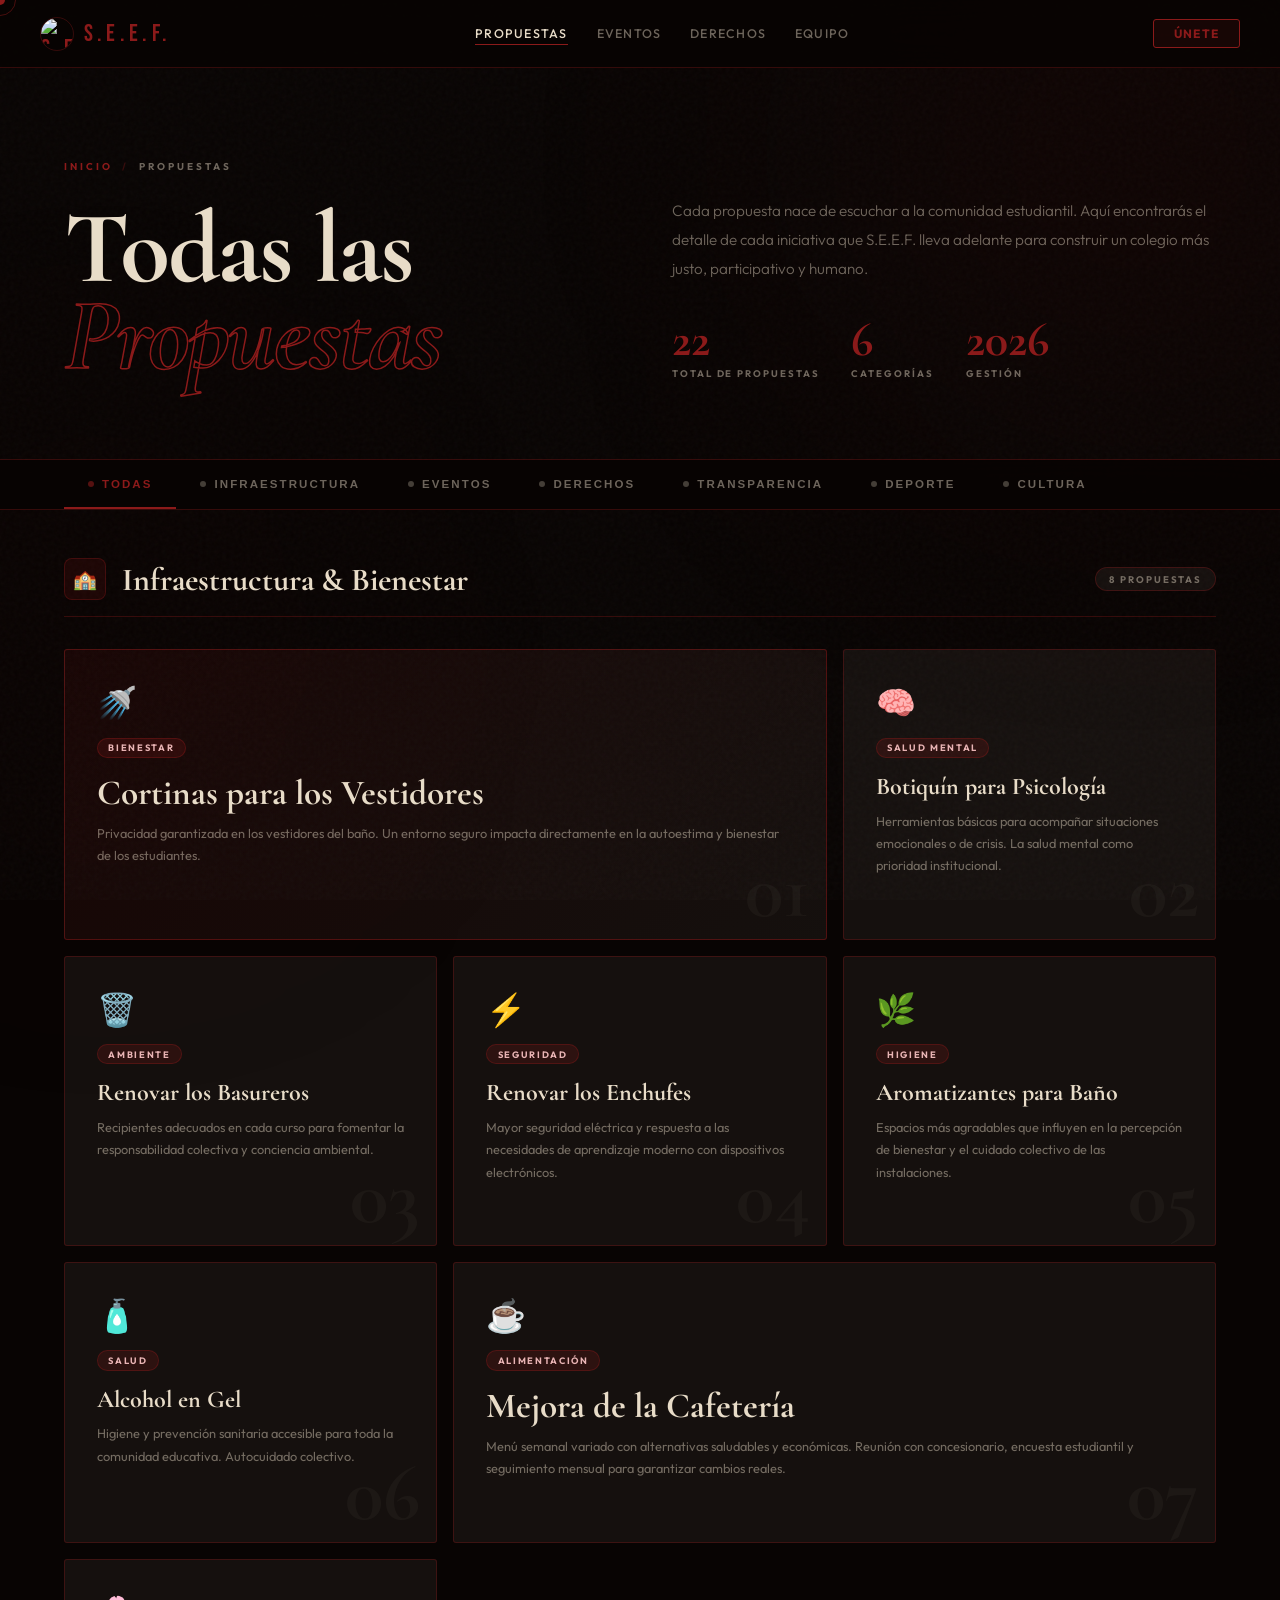
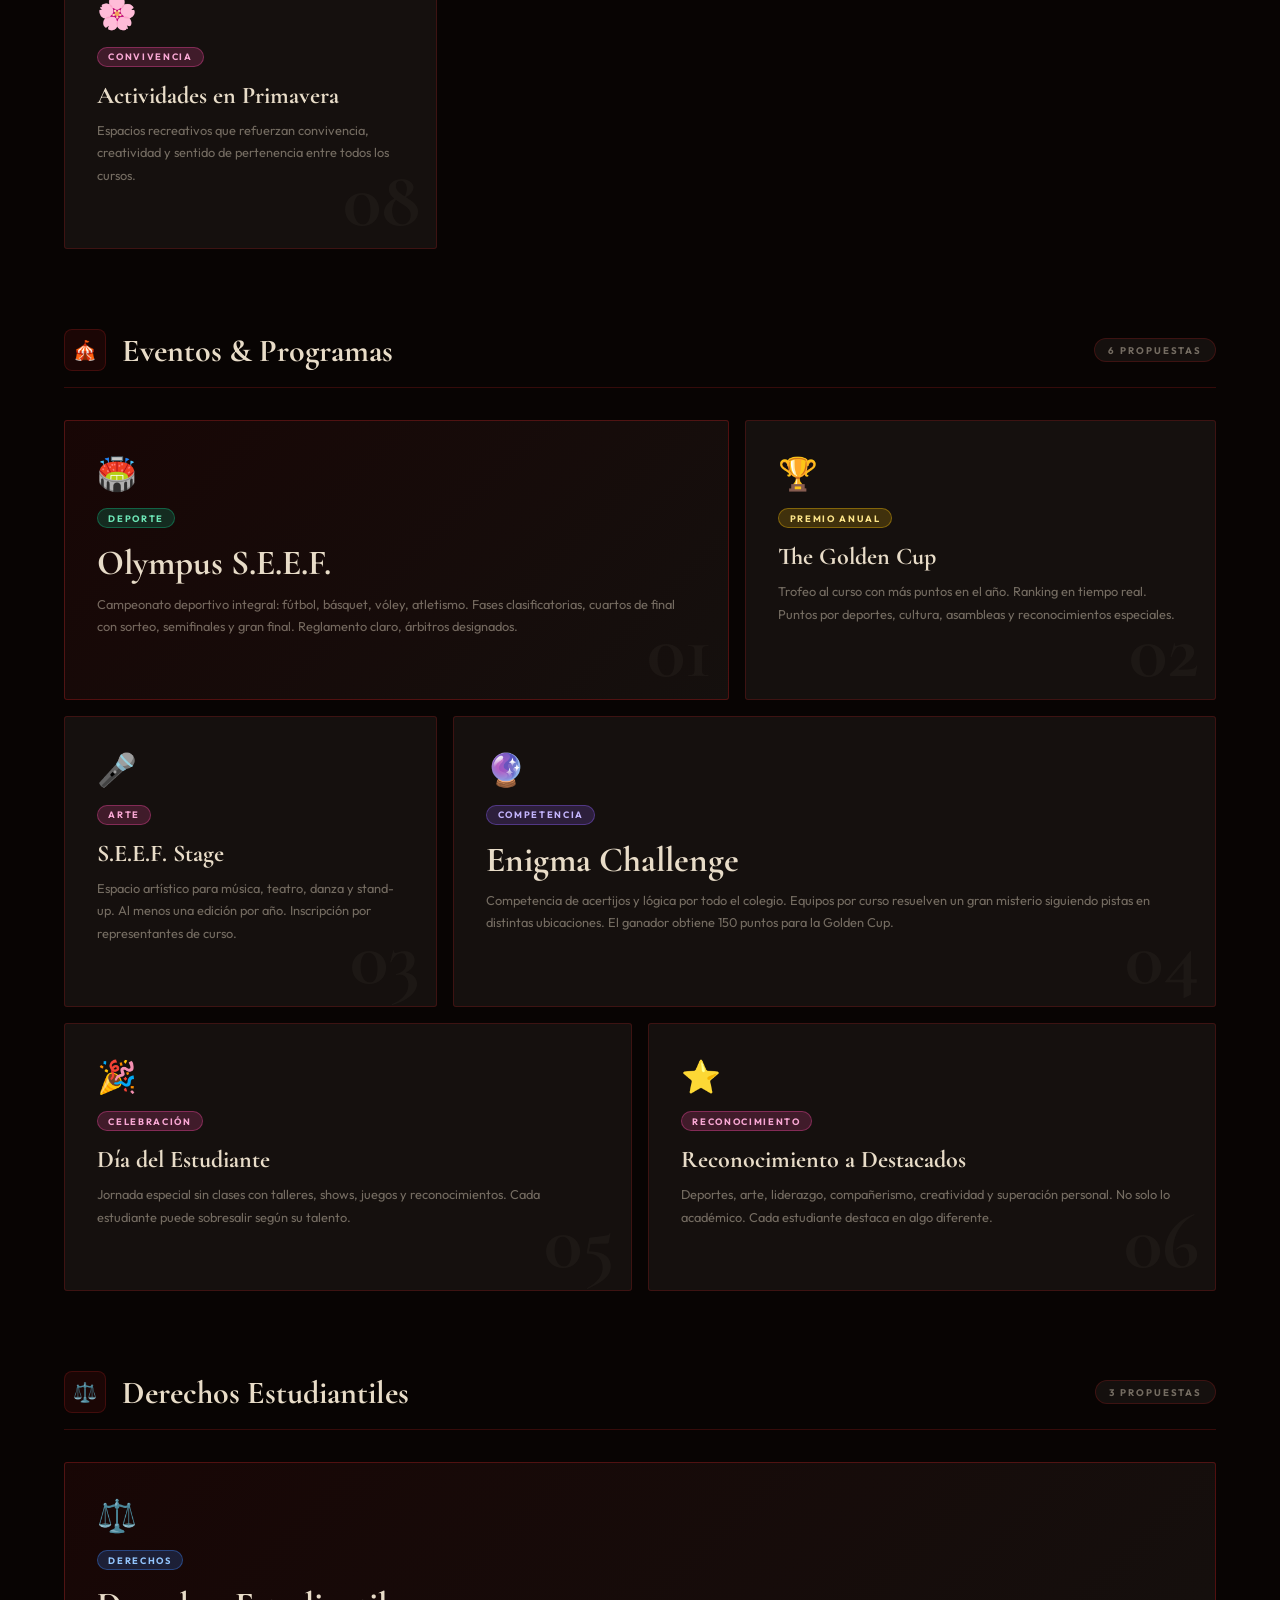
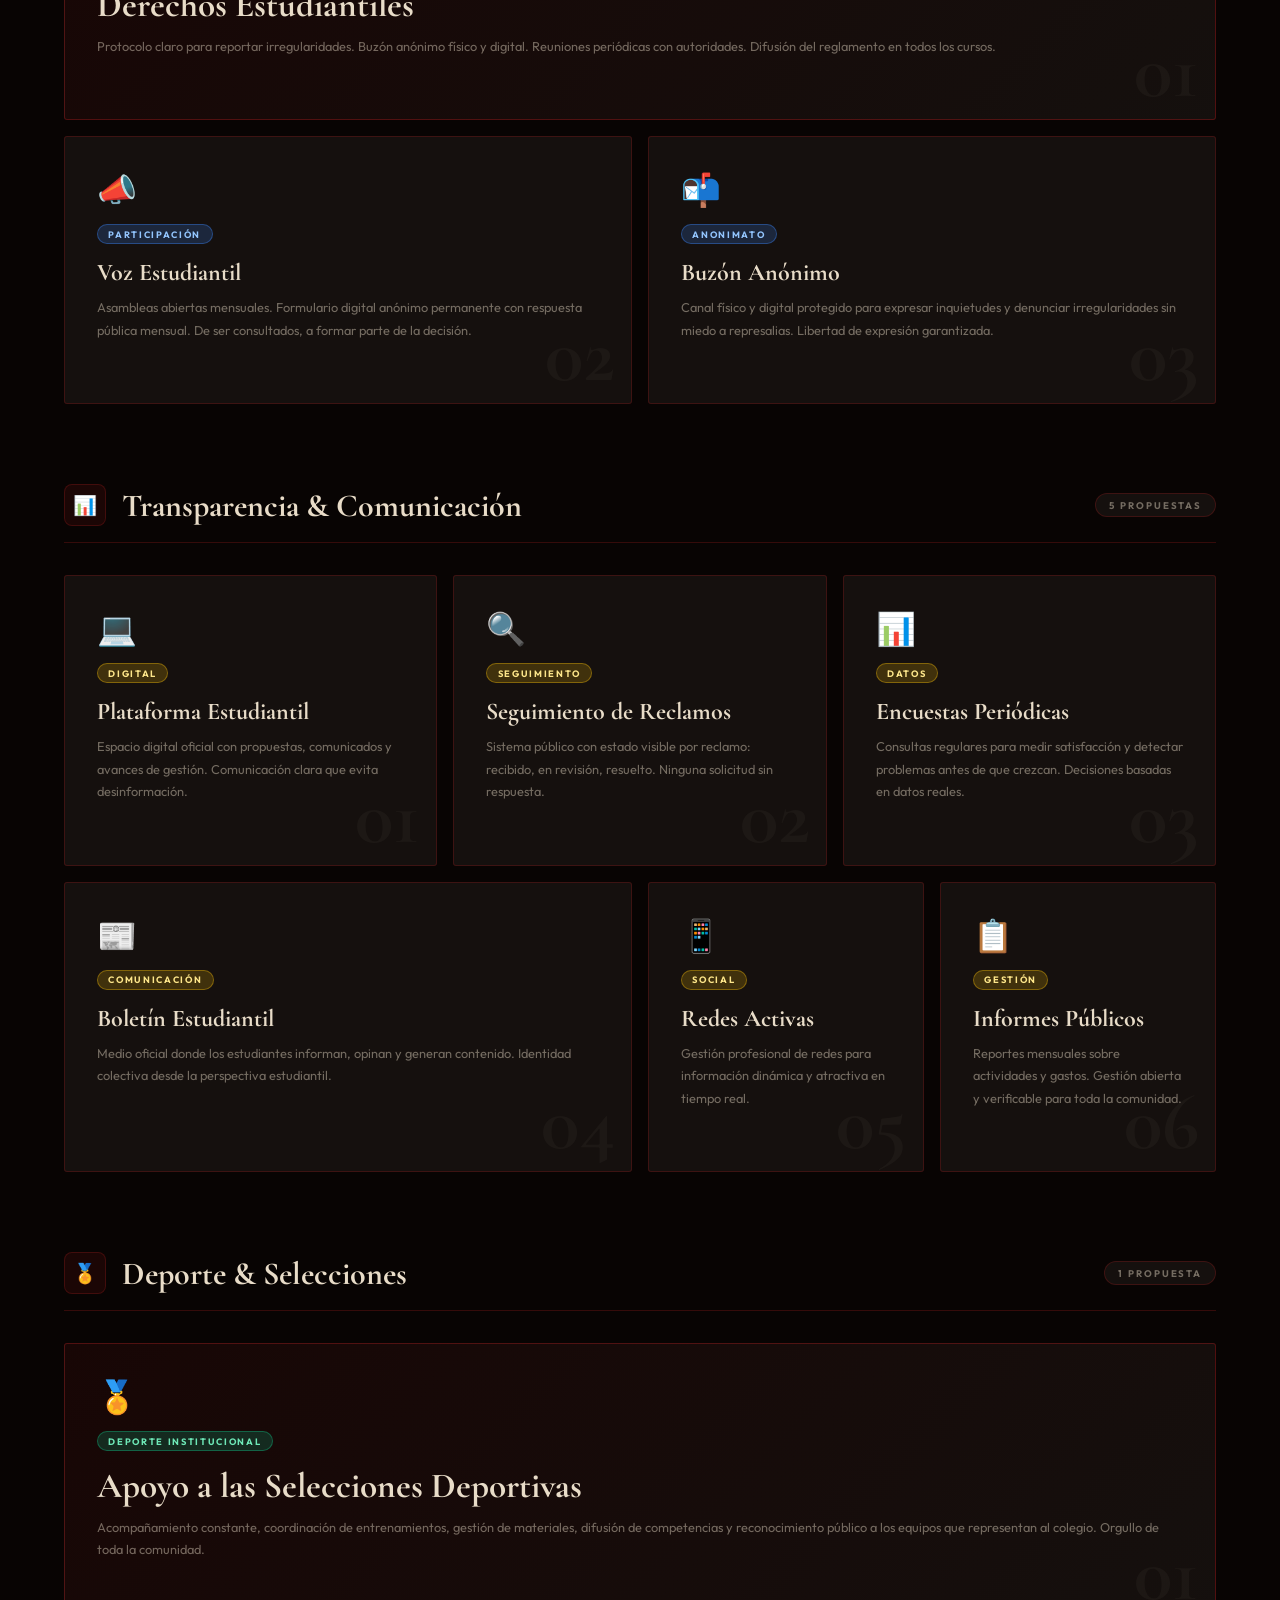
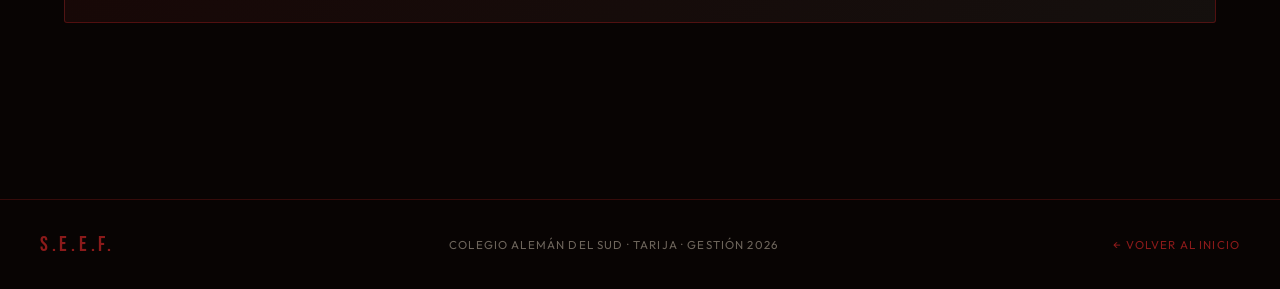
==== commit 1cc272e6: "Update propuestas.html" ====
--- a/propuestas.html
+++ b/propuestas.html
@@ -1,493 +1,878 @@
 <!DOCTYPE html>
 <html lang="es">
 <head>
-    <meta charset="UTF-8">
-    <meta name="viewport" content="width=device-width, initial-scale=1.0">
-    <link href="https://fonts.googleapis.com/css2?family=Bebas+Neue&family=Outfit:wght@300;400;600;700&display=swap" rel="stylesheet">
-    <link rel="icon" href="https://i.ibb.co/DfW0SY6t/Chat-GPT-Image-28-feb-2026-09-59-31.png">
-    <title>Propuestas | C.A.O.S</title>
-    <style>
-        :root {
-            --bg: #050505; --cyan: #0891b2;
-            --cyan-dim: rgba(8,145,178,0.18); --cyan-glow: rgba(8,145,178,0.45);
-            --glass-bg: rgba(255,255,255,0.04); --glass-border: rgba(8,145,178,0.35);
-            --text: #f0f4f8; --muted: rgba(240,244,248,0.5);
-        }
-        *,*::before,*::after{box-sizing:border-box;margin:0;padding:0}
-        html{scroll-behavior:smooth}
-        body{background:var(--bg);color:var(--text);font-family:'Outfit',sans-serif;min-height:100vh;overflow-x:hidden}
-        body::before{content:'';position:fixed;inset:0;background-image:url("data:image/svg+xml,%3Csvg viewBox='0 0 200 200' xmlns='http://www.w3.org/2000/svg'%3E%3Cfilter id='n'%3E%3CfeTurbulence type='fractalNoise' baseFrequency='0.9' numOctaves='4' stitchTiles='stitch'/%3E%3C/filter%3E%3Crect width='100%25' height='100%25' filter='url(%23n)' opacity='0.04'/%3E%3C/svg%3E");pointer-events:none;z-index:0;opacity:.5}
-        .blob{position:fixed;border-radius:50%;filter:blur(120px);pointer-events:none;z-index:0}
-        .blob-1{width:500px;height:500px;background:radial-gradient(circle,rgba(8,145,178,.18) 0%,transparent 70%);top:-150px;left:-100px;animation:drift 12s ease-in-out infinite alternate}
-        .blob-2{width:400px;height:400px;background:radial-gradient(circle,rgba(8,145,178,.1) 0%,transparent 70%);bottom:10%;right:-100px;animation:drift 15s ease-in-out infinite alternate-reverse}
-        @keyframes drift{from{transform:translateY(0) scale(1)}to{transform:translateY(40px) scale(1.08)}}
-
-        /* NAVBAR */
-        .navbar{position:fixed;top:0;left:0;right:0;z-index:100;display:flex;align-items:center;justify-content:space-between;padding:0 2.5rem;height:68px;background:rgba(5,5,5,.65);backdrop-filter:blur(20px);border-bottom:1px solid var(--glass-border)}
-        .nav-brand{display:flex;align-items:center;gap:.6rem;font-family:'Bebas Neue',sans-serif;font-size:1.6rem;letter-spacing:.15em;color:var(--cyan);text-decoration:none}
-        .nav-brand .logo{width:36px;height:36px;border-radius:50%;border:1.5px solid var(--glass-border)}
-        .nav-links{display:flex;gap:2rem}
-        .nav-links a{color:var(--muted);text-decoration:none;font-size:.88rem;font-weight:400;letter-spacing:.06em;text-transform:uppercase;transition:color .25s;position:relative}
-        .nav-links a::after{content:'';position:absolute;bottom:-4px;left:0;right:0;height:1px;background:var(--cyan);transform:scaleX(0);transform-origin:left;transition:transform .3s}
-        .nav-links a:hover,.nav-links a.active{color:var(--text)}
-        .nav-links a.active::after,.nav-links a:hover::after{transform:scaleX(1)}
-        .btn-sumate{text-decoration:none;padding:.45rem 1.3rem;border:1.5px solid var(--cyan);border-radius:4px;color:var(--cyan);font-size:.8rem;font-weight:600;letter-spacing:.1em;text-transform:uppercase;background:var(--cyan-dim);backdrop-filter:blur(8px);transition:background .25s,color .25s,box-shadow .25s}
-        .btn-sumate:hover{background:var(--cyan);color:#050505;box-shadow:0 0 20px var(--cyan-glow)}
-
-        /* SLIDER */
-        main{position:relative;z-index:1;padding-top:68px;overflow:hidden}
-        .slider-wrapper{display:flex;transition:transform .75s cubic-bezier(.77,0,.18,1);will-change:transform}
-        .slide{width:100vw;flex-shrink:0;min-height:calc(100vh - 68px);position:relative;display:flex;flex-direction:column;align-items:center;justify-content:center;padding:4rem 2rem;overflow:hidden}
-
-        /* BG STRIP */
-        .bg-strip{position:absolute;inset:0;overflow:hidden;z-index:0}
-        .bg-track{display:flex;height:100%;animation:scrollbg 20s linear infinite}
-        .bg-track img{height:100%;width:auto;object-fit:cover;opacity:.06;filter:saturate(0);flex-shrink:0}
-        @keyframes scrollbg{from{transform:translateX(0)}to{transform:translateX(-50%)}}
-
-        /* GRID */
-        .grid{position:relative;z-index:2;display:grid;grid-template-columns:repeat(4,1fr);gap:1.2rem;max-width:1100px;width:100%}
-        .grid h1{grid-column:1/-1;font-family:'Bebas Neue',sans-serif;font-size:clamp(3rem,7vw,6rem);letter-spacing:.12em;text-transform:uppercase;line-height:1;margin-bottom:.5rem;background:linear-gradient(135deg,#fff 30%,var(--cyan) 100%);-webkit-background-clip:text;-webkit-text-fill-color:transparent;background-clip:text}
-
-        /* CARDS */
-        .card{background:var(--glass-bg);border:1px solid var(--glass-border);backdrop-filter:blur(18px);border-radius:12px;padding:1.6rem;position:relative;overflow:hidden;transition:transform .3s,box-shadow .3s,border-color .3s;cursor:pointer;opacity:0;transform:translateY(24px);animation:fadeUp .6s forwards}
-        .card::before{content:'';position:absolute;top:0;left:0;right:0;height:1px;background:linear-gradient(90deg,transparent,rgba(8,145,178,.6),transparent)}
-        .card:hover{transform:translateY(-4px)!important;box-shadow:0 8px 40px rgba(8,145,178,.2);border-color:var(--cyan)}
-        .card.open{border-color:var(--cyan);box-shadow:0 0 30px rgba(8,145,178,.3)}
-        .card-wide{grid-column:span 2}
-        .card h3{font-family:'Bebas Neue',sans-serif;font-size:1.5rem;letter-spacing:.1em;margin:.6rem 0 .5rem;color:#fff}
-        .card p{font-size:.88rem;line-height:1.6;color:var(--muted)}
-        .card:nth-child(2){animation-delay:.1s}.card:nth-child(3){animation-delay:.2s}.card:nth-child(4){animation-delay:.3s}.card:nth-child(5){animation-delay:.4s}.card:nth-child(6){animation-delay:.5s}
-        @keyframes fadeUp{to{opacity:1;transform:translateY(0)}}
-        .hint{display:flex;align-items:center;gap:.4rem;margin-top:.8rem;font-size:.72rem;font-weight:600;letter-spacing:.08em;text-transform:uppercase;color:var(--cyan);opacity:.7;transition:opacity .2s}
-        .card:hover .hint{opacity:1}
-        .hint-arrow{transition:transform .3s}
-        .card.open .hint-arrow{transform:rotate(90deg)}
-
-        /* TAGS */
-        .tag{display:inline-block;font-size:.68rem;font-weight:700;letter-spacing:.12em;text-transform:uppercase;padding:.25rem .7rem;border-radius:99px}
-        .tag-cyan{background:rgba(8,145,178,.2);color:#67e8f9;border:1px solid rgba(8,145,178,.4)}
-        .tag-purple{background:rgba(139,92,246,.2);color:#c4b5fd;border:1px solid rgba(139,92,246,.4)}
-        .tag-pink{background:rgba(236,72,153,.2);color:#f9a8d4;border:1px solid rgba(236,72,153,.4)}
-        .tag-yellow{background:rgba(234,179,8,.2);color:#fde68a;border:1px solid rgba(234,179,8,.4)}
-        .tag-green{background:rgba(16,185,129,.2);color:#6ee7b7;border:1px solid rgba(16,185,129,.4)}
-        .tag-orange{background:rgba(249,115,22,.2);color:#fdba74;border:1px solid rgba(249,115,22,.4)}
-        .tag-sky{background:rgba(14,165,233,.2);color:#7dd3fc;border:1px solid rgba(14,165,233,.4)}
-        .tag-red{background:rgba(239,68,68,.2);color:#fca5a5;border:1px solid rgba(239,68,68,.4)}
-        .tag-teal{background:rgba(20,184,166,.2);color:#5eead4;border:1px solid rgba(20,184,166,.4)}
-        .tag-indigo{background:rgba(99,102,241,.2);color:#a5b4fc;border:1px solid rgba(99,102,241,.4)}
-
-        /* DOC PANEL */
-        .doc-panel{position:relative;z-index:2;max-width:1100px;width:100%;overflow:hidden;max-height:0;margin-top:0;transition:max-height .7s cubic-bezier(.77,0,.18,1),margin-top .4s}
-        .doc-panel.open{max-height:900px;margin-top:1.5rem}
-        .doc-inner{background:rgba(255,255,255,.03);border:1px solid var(--glass-border);backdrop-filter:blur(24px);border-radius:16px;padding:2.5rem 3rem;position:relative;overflow:hidden}
-        .doc-inner::before{content:'';position:absolute;top:0;left:0;right:0;height:2px;background:linear-gradient(90deg,transparent,var(--cyan),transparent)}
-        .doc-title{font-family:'Bebas Neue',sans-serif;font-size:2rem;letter-spacing:.12em;color:#fff;margin-bottom:.3rem}
-        .doc-subtitle{font-size:.8rem;font-weight:600;letter-spacing:.12em;text-transform:uppercase;color:var(--cyan);margin-bottom:1.5rem}
-        .doc-body{font-size:.92rem;line-height:1.9;color:var(--muted)}
-        .doc-body p{margin-bottom:1rem}
-        .doc-body h4{font-family:'Bebas Neue',sans-serif;font-size:1.1rem;letter-spacing:.1em;color:#fff;margin:1.4rem 0 .5rem}
-        .doc-close{position:absolute;top:1.2rem;right:1.5rem;background:none;border:none;cursor:pointer;color:var(--muted);font-size:1.2rem;transition:color .2s}
-        .doc-close:hover{color:var(--cyan)}
-
-        /* CONTROLS */
-        .dots{position:fixed;bottom:2.8rem;left:50%;transform:translateX(-50%);z-index:200;display:flex;gap:.5rem;align-items:center}
-        .dot{width:7px;height:7px;border-radius:50%;background:var(--muted);transition:background .3s,transform .3s;cursor:pointer;border:none;padding:0}
-        .dot.active{background:var(--cyan);transform:scale(1.5);box-shadow:0 0 8px var(--cyan-glow)}
-        .arrow-btn{position:fixed;bottom:2.4rem;z-index:200;width:48px;height:48px;border-radius:50%;border:1.5px solid var(--cyan);background:var(--cyan-dim);backdrop-filter:blur(12px);color:var(--cyan);font-size:1.6rem;cursor:pointer;display:flex;align-items:center;justify-content:center;transition:background .25s,color .25s,box-shadow .25s,transform .2s,opacity .25s;line-height:1}
-        .arrow-btn:hover{background:var(--cyan);color:#050505;box-shadow:0 0 30px var(--cyan-glow);transform:scale(1.08)}
-        .arrow-btn:disabled{opacity:.2;cursor:default;transform:none!important;pointer-events:none}
-        #btnPrev{right:8rem}
-        #btnNext{right:2.5rem}
-        .counter{position:fixed;bottom:3rem;right:12.5rem;z-index:200;font-size:.7rem;font-weight:700;letter-spacing:.15em;text-transform:uppercase;color:var(--muted);white-space:nowrap}
-        .counter em{color:var(--cyan);font-style:normal}
-
-        @media(max-width:900px){.grid{grid-template-columns:repeat(2,1fr)}}
-        @media(max-width:600px){.navbar{padding:0 1.2rem}.nav-links{display:none}.grid{grid-template-columns:1fr}.card-wide{grid-column:span 1}.doc-inner{padding:1.5rem}.counter{display:none}#btnPrev{right:6.5rem}}
-    </style>
+<meta charset="UTF-8">
+<meta name="viewport" content="width=device-width, initial-scale=1.0">
+<title>S.E.E.F. | Propuestas</title>
+<link rel="preconnect" href="https://fonts.googleapis.com">
+<link rel="preconnect" href="https://fonts.gstatic.com" crossorigin>
+<link rel="icon" href="https://i.ibb.co/S47yN9h3/Logo-Logotipo-Marca-Personal-Negocio-Sencillo-Rosa.png">
+<link href="https://fonts.googleapis.com/css2?family=Outfit:wght@300;400;500;600;700&display=swap" rel="stylesheet">
+<link href="https://fonts.googleapis.com/css2?family=Cormorant+Garamond:ital,wght@0,400;0,500;0,700;1,400;1,700&display=swap" rel="stylesheet">
+<link href="https://fonts.googleapis.com/css2?family=Bebas+Neue&display=swap" rel="stylesheet">
+<style>
+    :root{
+    --bg:#080403;
+    --granate:#8b1a1a;
+    --granate2:#b02020;
+    --beige:#e8dcc8;
+    --beige-dim:rgba(232,220,200,0.06);
+    --border:rgba(139,26,26,0.35);
+    --glow:rgba(139,26,26,0.6);
+    --muted:rgba(232,220,200,0.45);
+    --text:#e8dcc8;
+    }
+    *,*::before,*::after{box-sizing:border-box;margin:0;padding:0}
+    html{scroll-behavior:smooth}
+    body{background:var(--bg);color:var(--text);font-family:'Outfit',sans-serif;overflow-x:hidden;cursor:none;min-height:100vh}
+
+    /* CURSOR */
+    #cur{position:fixed;width:10px;height:10px;background:var(--granate);border-radius:50%;pointer-events:none;z-index:9999;transform:translate(-50%,-50%);transition:width .25s,height .25s}
+    #curR{position:fixed;width:32px;height:32px;border:1px solid rgba(139,26,26,.5);border-radius:50%;pointer-events:none;z-index:9998;transform:translate(-50%,-50%);transition:left .12s ease-out,top .12s ease-out,width .3s,height .3s}
+    body.hov #cur{width:18px;height:18px;background:var(--granate2)}
+    body.hov #curR{width:52px;height:52px;border-color:var(--granate)}
+
+    /* NOISE */
+    body::before{content:'';position:fixed;inset:0;background-image:url("data:image/svg+xml,%3Csvg viewBox='0 0 256 256' xmlns='http://www.w3.org/2000/svg'%3E%3Cfilter id='n'%3E%3CfeTurbulence type='fractalNoise' baseFrequency='0.88' numOctaves='4' stitchTiles='stitch'/%3E%3C/filter%3E%3Crect width='100%25' height='100%25' filter='url(%23n)' opacity='0.032'/%3E%3C/svg%3E");pointer-events:none;z-index:0}
+
+    /* BLOBS */
+    .blob{position:fixed;border-radius:50%;filter:blur(160px);pointer-events:none;z-index:0}
+    .b1{width:700px;height:700px;background:radial-gradient(circle,rgba(139,26,26,.15) 0%,transparent 70%);top:-200px;right:-200px;animation:db 20s ease-in-out infinite alternate}
+    .b2{width:500px;height:500px;background:radial-gradient(circle,rgba(139,26,26,.08) 0%,transparent 70%);bottom:0;left:-150px;animation:db 26s ease-in-out infinite alternate-reverse}
+    @keyframes db{from{transform:translateY(0) scale(1)}to{transform:translateY(80px) scale(1.08)}}
+
+    /* NAV */
+    .nav{position:fixed;top:0;left:0;right:0;z-index:100;height:68px;display:flex;align-items:center;justify-content:space-between;padding:0 2.5rem;background:rgba(8,4,3,.85);backdrop-filter:blur(24px);border-bottom:1px solid var(--border)}
+    .nav-brand { display:flex; align-items:center; gap:.6rem; text-decoration:none; font-family:'Bebas Neue',sans-serif; font-size:1.5rem; letter-spacing:.18em; color:var(--granate); }
+        .nav-brand img { width:34px; height:34px; border-radius:50%; border:1.5px solid var(--border); object-fit:cover; }
+    .nb{display:flex;align-items:center;gap:.6rem;text-decoration:none;font-family:'Bebas Neue',sans-serif;font-size:1.5rem;letter-spacing:.18em;color:var(--granate)}
+    .nl{display:flex;gap:1.8rem}
+    .nl a{color:var(--muted);text-decoration:none;font-size:.78rem;font-weight:500;letter-spacing:.1em;text-transform:uppercase;transition:color .2s;position:relative}
+    .nl a::after{content:'';position:absolute;bottom:-4px;left:0;right:0;height:1px;background:var(--granate);transform:scaleX(0);transform-origin:left;transition:transform .3s}
+    .nl a:hover,.nl a.active{color:var(--beige)}
+    .nl a.active::after,.nl a:hover::after{transform:scaleX(1)}
+    .ncta{text-decoration:none;padding:.4rem 1.2rem;border:1.5px solid var(--granate);color:var(--granate);font-size:.75rem;font-weight:700;letter-spacing:.12em;text-transform:uppercase;border-radius:3px;background:rgba(139,26,26,.12);transition:all .25s}
+    .ncta:hover{background:var(--granate);color:var(--beige);box-shadow:0 0 24px var(--glow)}
+    .ham{display:none;flex-direction:column;gap:5px;background:none;border:none;cursor:none;padding:.4rem}
+    .ham span{display:block;width:22px;height:2px;background:var(--granate);border-radius:2px;transition:transform .3s,opacity .3s}
+    .mob-menu{display:none;position:fixed;top:68px;left:0;right:0;background:rgba(8,4,3,.97);backdrop-filter:blur(20px);border-bottom:1px solid var(--border);z-index:199;flex-direction:column;padding:1.5rem;gap:.8rem}
+    .mob-menu.open{display:flex}
+    .mob-menu a{color:var(--muted);text-decoration:none;font-size:.92rem;font-weight:500;letter-spacing:.08em;text-transform:uppercase;padding:.55rem 0;border-bottom:1px solid var(--border);transition:color .2s}
+    .mob-menu a:last-child{border-bottom:none}
+    .mob-menu a:hover{color:var(--granate)}
+
+    /* ── PAGE HEADER ── */
+    .page-header{
+    position:relative;z-index:1;
+    padding:10rem 4rem 5rem;
+    display:grid;
+    grid-template-columns:1fr 1fr;
+    gap:4rem;
+    align-items:end;
+    border-bottom:1px solid var(--border);
+    max-width:1400px;
+    margin:0 auto;
+    }
+    .ph-breadcrumb{display:flex;align-items:center;gap:.6rem;font-size:.62rem;font-weight:700;letter-spacing:.3em;text-transform:uppercase;color:var(--muted);margin-bottom:2rem;opacity:0;animation:fu .6s .1s forwards}
+    .ph-breadcrumb a{color:var(--granate);text-decoration:none;transition:color .2s}
+    .ph-breadcrumb a:hover{color:var(--beige)}
+    .ph-breadcrumb span{color:var(--border)}
+    .ph-title{font-family:'Cormorant Garamond',serif;font-size:clamp(4rem,8vw,8rem);font-weight:700;line-height:.85;letter-spacing:-.02em;opacity:0;animation:fu .9s .2s forwards}
+    .ph-title .t1{display:block;color:var(--beige)}
+    .ph-title .t2{display:block;color:transparent;-webkit-text-stroke:1.5px var(--granate);font-style:italic}
+    .ph-right{opacity:0;animation:fu .7s .4s forwards}
+    .ph-desc{font-size:.95rem;font-weight:300;line-height:1.9;color:var(--muted);margin-bottom:2rem}
+    .ph-count{display:flex;gap:2rem;flex-wrap:wrap}
+    .ph-count-item .n{font-family:'Cormorant Garamond',serif;font-size:3rem;font-weight:700;color:var(--granate);line-height:1}
+    .ph-count-item .l{font-size:.6rem;font-weight:700;letter-spacing:.2em;text-transform:uppercase;color:var(--muted);margin-top:.2rem}
+
+    @keyframes fu{from{opacity:0;transform:translateY(28px)}to{opacity:1;transform:translateY(0)}}
+
+    /* ── FILTER TABS ── */
+    .filter-bar{
+    position:sticky;top:68px;z-index:50;
+    background:rgba(8,4,3,.92);backdrop-filter:blur(20px);
+    border-bottom:1px solid var(--border);
+    padding:0 4rem;
+    display:flex;align-items:center;gap:0;
+    overflow-x:auto;
+    scrollbar-width:none;
+    }
+    .filter-bar::-webkit-scrollbar{display:none}
+    .f-tab{
+    flex-shrink:0;
+    padding:1.1rem 1.5rem;
+    font-size:.72rem;font-weight:700;letter-spacing:.18em;text-transform:uppercase;
+    color:var(--muted);
+    background:none;border:none;border-bottom:2px solid transparent;
+    cursor:none;
+    transition:color .2s,border-color .2s;
+    display:flex;align-items:center;gap:.5rem;
+    }
+    .f-tab:hover{color:var(--beige)}
+    .f-tab.on{color:var(--granate);border-bottom-color:var(--granate)}
+    .f-tab .dot{width:6px;height:6px;border-radius:50%;background:currentColor;opacity:.6}
+
+    /* ── PROPUESTAS LAYOUT — BENTO GRID ── */
+    .props-container{
+    position:relative;z-index:1;
+    max-width:1400px;margin:0 auto;
+    padding:3rem 4rem 6rem;
+    }
+
+    /* CATEGORY BLOCK */
+    .cat-block{
+    margin-bottom:5rem;
+    opacity:0;transform:translateY(30px);
+    transition:opacity .6s,transform .6s;
+    }
+    .cat-block.vis{opacity:1;transform:translateY(0)}
+    .cat-block.hidden{display:none}
+
+    .cat-label{
+    display:flex;align-items:center;gap:1rem;
+    margin-bottom:2rem;
+    padding-bottom:1rem;
+    border-bottom:1px solid var(--border);
+    }
+    .cat-label .cat-icon{
+    width:42px;height:42px;border-radius:8px;
+    display:flex;align-items:center;justify-content:center;
+    font-size:1.2rem;
+    background:rgba(139,26,26,.15);border:1px solid var(--border);
+    flex-shrink:0;
+    }
+    .cat-label .cat-name{
+    font-family:'Cormorant Garamond',serif;
+    font-size:2rem;font-weight:700;
+    color:var(--beige);
+    }
+    .cat-label .cat-count{
+    margin-left:auto;
+    font-size:.6rem;font-weight:700;letter-spacing:.2em;text-transform:uppercase;
+    color:var(--muted);
+    background:var(--beige-dim);border:1px solid var(--border);
+    padding:.3rem .8rem;border-radius:99px;
+    }
+
+    /* BENTO GRID per category */
+    .bento{
+    display:grid;
+    grid-template-columns:repeat(12,1fr);
+    grid-auto-rows:auto;
+    gap:1rem;
+    }
+
+    /* PROP CARD — base */
+    .pc{
+    background:var(--beige-dim);
+    border:1px solid var(--border);
+    border-radius:3px;
+    padding:2rem;
+    position:relative;overflow:hidden;
+    transition:border-color .3s,background .3s,box-shadow .3s,transform .2s;
+    cursor:default;
+    }
+    .pc::before{
+    content:'';position:absolute;top:0;left:0;right:0;height:2px;
+    background:linear-gradient(90deg,var(--granate),transparent);
+    transform:scaleX(0);transform-origin:left;transition:transform .5s;
+    }
+    .pc:hover::before{transform:scaleX(1)}
+    .pc:hover{
+    border-color:var(--granate);
+    background:rgba(139,26,26,.07);
+    box-shadow:0 8px 40px rgba(139,26,26,.15);
+    transform:translateY(-2px);
+    }
+
+    /* GRID SPANS */
+    .c4{grid-column:span 4}
+    .c6{grid-column:span 6}
+    .c8{grid-column:span 8}
+    .c12{grid-column:span 12}
+    .c3{grid-column:span 3}
+    .c5{grid-column:span 5}
+    .c7{grid-column:span 7}
+
+    /* CARD INTERNAL */
+    .pc-tag{
+    display:inline-flex;align-items:center;gap:.4rem;
+    font-size:.58rem;font-weight:700;letter-spacing:.18em;text-transform:uppercase;
+    padding:.22rem .65rem;border-radius:99px;margin-bottom:1rem;
+    }
+    .tag-infra{background:rgba(139,26,26,.2);color:#e8b4b4;border:1px solid rgba(139,26,26,.4)}
+    .tag-evento{background:rgba(139,92,246,.2);color:#c4b5fd;border:1px solid rgba(139,92,246,.4)}
+    .tag-derecho{background:rgba(59,130,246,.2);color:#93c5fd;border:1px solid rgba(59,130,246,.4)}
+    .tag-cultura{background:rgba(236,72,153,.2);color:#f9a8d4;border:1px solid rgba(236,72,153,.4)}
+    .tag-deporte{background:rgba(16,185,129,.2);color:#6ee7b7;border:1px solid rgba(16,185,129,.4)}
+    .tag-trans{background:rgba(234,179,8,.2);color:#fde68a;border:1px solid rgba(234,179,8,.4)}
+
+    .pc-icon{font-size:2rem;margin-bottom:.8rem;display:block}
+    .pc-num{
+    position:absolute;bottom:.5rem;right:1rem;
+    font-family:'Cormorant Garamond',serif;
+    font-size:5rem;font-weight:700;
+    color:rgba(232,220,200,.04);line-height:1;
+    user-select:none;pointer-events:none;
+    transition:color .3s;
+    }
+    .pc:hover .pc-num{color:rgba(232,220,200,.07)}
+    .pc-title{
+    font-family:'Cormorant Garamond',serif;
+    font-size:1.5rem;font-weight:700;
+    color:var(--beige);line-height:1.1;margin-bottom:.6rem;
+    }
+    .pc-title-lg{font-size:2.2rem}
+    .pc-desc{font-size:.8rem;line-height:1.75;color:var(--muted)}
+    .pc-badge{
+    display:inline-flex;align-items:center;gap:.4rem;
+    margin-top:1rem;
+    font-size:.65rem;font-weight:700;letter-spacing:.12em;text-transform:uppercase;
+    color:var(--granate);
+    opacity:0;transform:translateX(-6px);
+    transition:opacity .3s,transform .3s;
+    }
+    .pc:hover .pc-badge{opacity:1;transform:translateX(0)}
+
+    /* FEATURED card style */
+    .pc.featured{
+    background:linear-gradient(135deg,rgba(139,26,26,.12),var(--beige-dim));
+    border-color:rgba(139,26,26,.5);
+    }
+
+    /* ── MODAL ── */
+    .modal-bg{
+    position:fixed;inset:0;z-index:500;
+    background:rgba(4,2,1,.85);backdrop-filter:blur(12px);
+    display:flex;align-items:center;justify-content:center;
+    padding:2rem;
+    opacity:0;pointer-events:none;
+    transition:opacity .3s;
+    }
+    .modal-bg.open{opacity:1;pointer-events:all}
+    .modal{
+    background:#100608;
+    border:1px solid var(--border);
+    border-radius:4px;
+    max-width:640px;width:100%;
+    padding:3rem;
+    position:relative;
+    transform:scale(.92) translateY(20px);
+    transition:transform .35s cubic-bezier(.34,1.56,.64,1);
+    max-height:85vh;
+    overflow-y:auto;
+    }
+    .modal-bg.open .modal{transform:scale(1) translateY(0)}
+    .modal::before{content:'';position:absolute;top:0;left:0;right:0;height:2px;background:linear-gradient(90deg,var(--granate),transparent)}
+    .modal-close{
+    position:absolute;top:1.2rem;right:1.2rem;
+    background:none;border:1px solid var(--border);color:var(--muted);
+    width:32px;height:32px;border-radius:50%;
+    display:flex;align-items:center;justify-content:center;
+    font-size:1rem;cursor:none;
+    transition:border-color .2s,color .2s;
+    }
+    .modal-close:hover{border-color:var(--granate);color:var(--granate)}
+    .modal-icon{font-size:3rem;margin-bottom:1rem;display:block}
+    .modal-tag{display:inline-block;font-size:.58rem;font-weight:700;letter-spacing:.2em;text-transform:uppercase;padding:.22rem .65rem;border-radius:99px;margin-bottom:1rem}
+    .modal-title{font-family:'Cormorant Garamond',serif;font-size:2.5rem;font-weight:700;color:var(--beige);line-height:1.1;margin-bottom:1.2rem}
+    .modal-body{font-size:.88rem;line-height:1.85;color:var(--muted)}
+
+    /* ── PROGRESS BAR ── */
+    .progress-bar{
+    position:fixed;top:68px;left:0;z-index:200;
+    height:2px;background:var(--granate);
+    width:0%;transition:width .1s;
+    box-shadow:0 0 8px var(--glow);
+    }
+
+    /* ── BACK BTN ── */
+    .back-btn{
+    display:inline-flex;align-items:center;gap:.6rem;
+    text-decoration:none;
+    font-size:.72rem;font-weight:700;letter-spacing:.18em;text-transform:uppercase;
+    color:var(--muted);
+    transition:color .2s,gap .2s;
+    margin-bottom:1rem;
+    }
+    .back-btn:hover{color:var(--granate);gap:.9rem}
+
+    /* FOOTER */
+    footer{position:relative;z-index:1;border-top:1px solid var(--border);padding:2rem 2.5rem;display:flex;align-items:center;justify-content:space-between;font-size:.72rem;letter-spacing:.1em;text-transform:uppercase;color:var(--muted)}
+    footer .brand{font-family:'Bebas Neue',sans-serif;font-size:1.3rem;letter-spacing:.18em;color:var(--granate)}
+
+    @media(max-width:1024px){
+    .page-header{grid-template-columns:1fr;padding:8rem 2rem 4rem}
+    .filter-bar{padding:0 2rem}
+    .props-container{padding:2rem 2rem 5rem}
+    .c4{grid-column:span 6}
+    .c8{grid-column:span 12}
+    .c3{grid-column:span 6}
+    .c7{grid-column:span 12}
+    .c5{grid-column:span 12}
+    }
+    @media(max-width:768px){
+    .nav{padding:0 1.2rem}
+    .nl,.ncta{display:none}
+    .ham{display:flex}
+    body{cursor:auto}
+    #cur,#curR{display:none}
+    .c4,.c6,.c8,.c12,.c3,.c5,.c7{grid-column:span 12}
+    .page-header{padding:6rem 1.5rem 3rem}
+    .filter-bar{padding:0 1rem}
+    .props-container{padding:1.5rem 1.5rem 4rem}
+    footer{flex-direction:column;gap:.6rem;text-align:center}
+    }
+</style>
 </head>
 <body>
-<div class="blob blob-1"></div>
-<div class="blob blob-2"></div>
-
-<nav class="navbar">
-    <a href="caos.html" class="nav-brand">
-        <img src="https://i.ibb.co/DfW0SY6t/Chat-GPT-Image-28-feb-2026-09-59-31.png" class="logo" alt="Logo C.A.O.S">
-        <span>C.A.O.S</span>
+
+<div id="cur"></div>
+<div id="curR"></div>
+<div class="blob b1"></div>
+<div class="blob b2"></div>
+<div class="progress-bar" id="pbar"></div>
+
+<!-- NAV -->
+<nav class="nav">
+    <a href="index.html" class="nav-brand">
+        <img src="https://i.ibb.co/S47yN9h3/Logo-Logotipo-Marca-Personal-Negocio-Sencillo-Rosa.png" alt="S.E.E.F.">
+        <span>S.E.E.F.</span>
     </a>
-    <div class="nav-links">
-        <a href="caos.html">Inicio</a>
-        <a href="actividades.html">Actividades</a>
-        <a href="ranking.html">Golden Cup</a>
-        <a href="propuestas.html" class="active">Propuestas</a>
-        <a href="informacion.html">Información</a>
-    </div>
-    <a href="sumate.html" class="btn-sumate">Sumate</a>
+  <div class="nl">
+    <a href="propuestas.html" class="active">Propuestas</a>
+    <a href="seef.html#eventos">Eventos</a>
+    <a href="seef.html#derechos">Derechos</a>
+    <a href="seef.html#equipo">Equipo</a>
+  </div>
+  <a class="ncta" href="seef.html#equipo">Únete</a>
+  <button class="ham" id="ham"><span></span><span></span><span></span></button>
 </nav>
-
-<main>
-<div class="slider-wrapper" id="slider">
-
-    <!-- ══ 1: ACTIVIDADES ══ -->
-    <div class="slide">
-        <div class="bg-strip"><div class="bg-track">
-            <img src="https://i.ibb.co/ppvvhgZ/Disen-o-sin-ti-tulo.jpg" alt="">
-            <img src="https://i.ibb.co/ppvvhgZ/Disen-o-sin-ti-tulo.jpg" alt="">
-        </div></div>
-        <div class="grid">
-            <h1>Actividades</h1>
-            <div class="card card-wide" data-doc="olympus">
-                <span class="tag tag-cyan">Deporte</span><h3>OLYMPUS C.A.O.S.</h3>
-                <p>Mundialito integral de todas las disciplinas. Reorganización total para una competencia sana.</p>
-                <div class="hint"><span class="hint-arrow">›</span> Leer propuesta</div>
-            </div>
-            <div class="card" data-doc="golden">
-                <span class="tag tag-purple">Premiación</span><h3>THE GOLDEN CUP</h3>
-                <p>El trofeo máximo al mejor curso de la gestión.</p>
-                <div class="hint"><span class="hint-arrow">›</span> Leer propuesta</div>
-            </div>
-            <div class="card" data-doc="blooming">
-                <span class="tag tag-pink">Social</span><h3>BLOOMING FEST</h3>
-                <p>Fiesta de primavera con música y ambiente disruptivo.</p>
-                <div class="hint"><span class="hint-arrow">›</span> Leer propuesta</div>
-            </div>
-            <div class="card" data-doc="stage">
-                <span class="tag tag-yellow">Arte</span><h3>C.A.O.S. STAGE</h3>
-                <p>Tu talento único en el escenario principal.</p>
-                <div class="hint"><span class="hint-arrow">›</span> Leer propuesta</div>
-            </div>
-            <div class="card" data-doc="enigma">
-                <span class="tag tag-green">Estrategia</span><h3>ENIGMA CHALLENGE</h3>
-                <p>Desafío de acertijos y lógica por todo el colegio.</p>
-                <div class="hint"><span class="hint-arrow">›</span> Leer propuesta</div>
-            </div>
-        </div>
-        <div class="doc-panel" id="panel-0">
-            <div class="doc-inner">
-                <button class="doc-close" data-close="0">✕</button>
-                <div class="doc-title" id="title-0"></div>
-                <div class="doc-subtitle" id="sub-0"></div>
-                <div class="doc-body" id="body-0"></div>
-            </div>
-        </div>
-    </div>
-
-    <!-- ══ 2: CAMBIOS EDUCATIVOS ══ -->
-    <div class="slide">
-        <div class="bg-strip"><div class="bg-track">
-            <img src="https://i.ibb.co/ppvvhgZ/Disen-o-sin-ti-tulo.jpg" alt="">
-            <img src="https://i.ibb.co/ppvvhgZ/Disen-o-sin-ti-tulo.jpg" alt="">
-        </div></div>
-        <div class="grid">
-            <h1>Cambios Educativos</h1>
-            <div class="card card-wide" data-doc="dia">
-                <span class="tag tag-sky">Celebración</span><h3>DÍA DEL ESTUDIANTE</h3>
-                <p>Un día entero dedicado a celebrar el esfuerzo de cada estudiante.</p>
-                <div class="hint"><span class="hint-arrow">›</span> Leer propuesta</div>
-            </div>
-            <div class="card" data-doc="derechos">
-                <span class="tag tag-cyan">Derechos</span><h3>DERECHOS ESTUDIANTILES</h3>
-                <p>Respeto real a los derechos de cada alumno. Cero tolerancia a irregularidades.</p>
-                <div class="hint"><span class="hint-arrow">›</span> Leer propuesta</div>
-            </div>
-            <div class="card" data-doc="voz">
-                <span class="tag tag-purple">Voz</span><h3>VOZ ESTUDIANTIL</h3>
-                <p>Asambleas abiertas donde los estudiantes proponen y deciden.</p>
-                <div class="hint"><span class="hint-arrow">›</span> Leer propuesta</div>
-            </div>
-            <div class="card" data-doc="cafeteria">
-                <span class="tag tag-orange">Bienestar</span><h3>MEJORA DE LA CAFETERÍA</h3>
-                <p>Menús variados, precios justos y un espacio digno.</p>
-                <div class="hint"><span class="hint-arrow">›</span> Leer propuesta</div>
-            </div>
-        </div>
-        <div class="doc-panel" id="panel-1">
-            <div class="doc-inner">
-                <button class="doc-close" data-close="1">✕</button>
-                <div class="doc-title" id="title-1"></div>
-                <div class="doc-subtitle" id="sub-1"></div>
-                <div class="doc-body" id="body-1"></div>
-            </div>
-        </div>
-    </div>
-
-    <!-- ══ 3: BIENESTAR Y SALUD ══ -->
-    <div class="slide">
-        <div class="bg-strip"><div class="bg-track">
-            <img src="https://i.ibb.co/ppvvhgZ/Disen-o-sin-ti-tulo.jpg" alt="">
-            <img src="https://i.ibb.co/ppvvhgZ/Disen-o-sin-ti-tulo.jpg" alt="">
-        </div></div>
-        <div class="grid">
-            <h1>Bienestar y Salud</h1>
-            <div class="card card-wide" data-doc="salud_mental">
-                <span class="tag tag-green">Salud Mental</span><h3>ACOMPAÑAMIENTO EMOCIONAL</h3>
-                <p>Espacios seguros de escucha y contención para estudiantes que lo necesiten.</p>
-                <div class="hint"><span class="hint-arrow">›</span> Leer propuesta</div>
-            </div>
-            <div class="card" data-doc="actividad_fisica">
-                <span class="tag tag-teal">Actividad</span><h3>MÁS MOVIMIENTO</h3>
-                <p>Espacios recreativos activos en recreos y pausas activas en clases.</p>
-                <div class="hint"><span class="hint-arrow">›</span> Leer propuesta</div>
-            </div>
-            <div class="card" data-doc="alimentacion">
-                <span class="tag tag-yellow">Nutrición</span><h3>ALIMENTACIÓN SALUDABLE</h3>
-                <p>Opciones nutritivas y accesibles para todos durante la jornada escolar.</p>
-                <div class="hint"><span class="hint-arrow">›</span> Leer propuesta</div>
-            </div>
-            <div class="card" data-doc="prevencion">
-                <span class="tag tag-pink">Prevención</span><h3>TALLERES DE PREVENCIÓN</h3>
-                <p>Charlas y talleres sobre salud integral, hábitos y bienestar estudiantil.</p>
-                <div class="hint"><span class="hint-arrow">›</span> Leer propuesta</div>
-            </div>
-        </div>
-        <div class="doc-panel" id="panel-2">
-            <div class="doc-inner">
-                <button class="doc-close" data-close="2">✕</button>
-                <div class="doc-title" id="title-2"></div>
-                <div class="doc-subtitle" id="sub-2"></div>
-                <div class="doc-body" id="body-2"></div>
-            </div>
-        </div>
-    </div>
-
-    <!-- ══ 4: INFORMACIÓN Y PRENSA ══ -->
-    <div class="slide">
-        <div class="bg-strip"><div class="bg-track">
-            <img src="https://i.ibb.co/ppvvhgZ/Disen-o-sin-ti-tulo.jpg" alt="">
-            <img src="https://i.ibb.co/ppvvhgZ/Disen-o-sin-ti-tulo.jpg" alt="">
-        </div></div>
-        <div class="grid">
-            <h1>Información y Prensa</h1>
-            <div class="card card-wide" data-doc="comunicacion">
-                <span class="tag tag-cyan">Comunicación</span><h3>BOLETÍN ESTUDIANTIL</h3>
-                <p>Un medio propio donde los estudiantes informan, opinan y crean contenido.</p>
-                <div class="hint"><span class="hint-arrow">›</span> Leer propuesta</div>
-            </div>
-            <div class="card" data-doc="redes">
-                <span class="tag tag-indigo">Redes</span><h3>REDES ACTIVAS</h3>
-                <p>Gestión profesional de las redes de C.A.O.S. con contenido de calidad.</p>
-                <div class="hint"><span class="hint-arrow">›</span> Leer propuesta</div>
-            </div>
-            <div class="card" data-doc="transparencia">
-                <span class="tag tag-sky">Transparencia</span><h3>INFORMES PÚBLICOS</h3>
-                <p>Reportes mensuales sobre actividades y gastos accesibles a todos.</p>
-                <div class="hint"><span class="hint-arrow">›</span> Leer propuesta</div>
-            </div>
-            <div class="card" data-doc="cartelera">
-                <span class="tag tag-orange">Cartelera</span><h3>CARTELERA DIGITAL</h3>
-                <p>Pantallas actualizadas con novedades, eventos y comunicados institucionales.</p>
-                <div class="hint"><span class="hint-arrow">›</span> Leer propuesta</div>
-            </div>
-        </div>
-        <div class="doc-panel" id="panel-3">
-            <div class="doc-inner">
-                <button class="doc-close" data-close="3">✕</button>
-                <div class="doc-title" id="title-3"></div>
-                <div class="doc-subtitle" id="sub-3"></div>
-                <div class="doc-body" id="body-3"></div>
-            </div>
-        </div>
-    </div>
-
-    <!-- ══ 5: INFRAESTRUCTURA ══ -->
-    <div class="slide">
-        <div class="bg-strip"><div class="bg-track">
-            <img src="https://i.ibb.co/ppvvhgZ/Disen-o-sin-ti-tulo.jpg" alt="">
-            <img src="https://i.ibb.co/ppvvhgZ/Disen-o-sin-ti-tulo.jpg" alt="">
-        </div></div>
-        <div class="grid">
-            <h1>Infraestructura</h1>
-            <div class="card card-wide" data-doc="aulas">
-                <span class="tag tag-teal">Espacios</span><h3>MEJORA DE AULAS</h3>
-                <p>Aulas más cómodas, mejor iluminadas y equipadas para el aprendizaje.</p>
-                <div class="hint"><span class="hint-arrow">›</span> Leer propuesta</div>
-            </div>
-            <div class="card" data-doc="biblioteca">
-                <span class="tag tag-purple">Recursos</span><h3>BIBLIOTECA RENOVADA</h3>
-                <p>Modernización con nuevos materiales, tecnología y horarios más amplios.</p>
-                <div class="hint"><span class="hint-arrow">›</span> Leer propuesta</div>
-            </div>
-            <div class="card" data-doc="laboratorio">
-                <span class="tag tag-cyan">Tecnología</span><h3>LAB DE TECNOLOGÍA</h3>
-                <p>Equipamiento actualizado en el laboratorio de informática para todos los cursos.</p>
-                <div class="hint"><span class="hint-arrow">›</span> Leer propuesta</div>
-            </div>
-            <div class="card" data-doc="espacios">
-                <span class="tag tag-green">Común</span><h3>ESPACIOS COMUNES</h3>
-                <p>Patios, pasillos y salones mejorados para el bienestar de toda la comunidad.</p>
-                <div class="hint"><span class="hint-arrow">›</span> Leer propuesta</div>
-            </div>
-        </div>
-        <div class="doc-panel" id="panel-4">
-            <div class="doc-inner">
-                <button class="doc-close" data-close="4">✕</button>
-                <div class="doc-title" id="title-4"></div>
-                <div class="doc-subtitle" id="sub-4"></div>
-                <div class="doc-body" id="body-4"></div>
-            </div>
-        </div>
-    </div>
-
-    <!-- ══ 6: PLATAFORMA Y RECLAMOS ══ -->
-    <div class="slide">
-        <div class="bg-strip"><div class="bg-track">
-            <img src="https://i.ibb.co/ppvvhgZ/Disen-o-sin-ti-tulo.jpg" alt="">
-            <img src="https://i.ibb.co/ppvvhgZ/Disen-o-sin-ti-tulo.jpg" alt="">
-        </div></div>
-        <div class="grid">
-            <h1>Plataforma y Reclamos</h1>
-            <div class="card card-wide" data-doc="buzon">
-                <span class="tag tag-red">Reclamos</span><h3>BUZÓN ANÓNIMO</h3>
-                <p>Canal seguro y anónimo para reportar irregularidades o injusticias.</p>
-                <div class="hint"><span class="hint-arrow">›</span> Leer propuesta</div>
-            </div>
-            <div class="card" data-doc="plataforma">
-                <span class="tag tag-indigo">Digital</span><h3>PLATAFORMA ESTUDIANTIL</h3>
-                <p>Un sitio centralizado con información, propuestas y novedades de C.A.O.S.</p>
-                <div class="hint"><span class="hint-arrow">›</span> Leer propuesta</div>
-            </div>
-            <div class="card" data-doc="seguimiento">
-                <span class="tag tag-sky">Seguimiento</span><h3>SEGUIMIENTO DE RECLAMOS</h3>
-                <p>Sistema público donde cada reclamo presentado tiene estado visible.</p>
-                <div class="hint"><span class="hint-arrow">›</span> Leer propuesta</div>
-            </div>
-            <div class="card" data-doc="encuestas">
-                <span class="tag tag-yellow">Participación</span><h3>ENCUESTAS PERIÓDICAS</h3>
-                <p>Consultas regulares para medir satisfacción y detectar problemas a tiempo.</p>
-                <div class="hint"><span class="hint-arrow">›</span> Leer propuesta</div>
-            </div>
-        </div>
-        <div class="doc-panel" id="panel-5">
-            <div class="doc-inner">
-                <button class="doc-close" data-close="5">✕</button>
-                <div class="doc-title" id="title-5"></div>
-                <div class="doc-subtitle" id="sub-5"></div>
-                <div class="doc-body" id="body-5"></div>
-            </div>
-        </div>
-    </div>
-
-</div><!-- /slider -->
-</main>
-
-<!-- CONTROLS -->
-<div class="dots" id="dots"></div>
-<span class="counter" id="counter"></span>
-<button class="arrow-btn" id="btnPrev">‹</button>
-<button class="arrow-btn" id="btnNext">›</button>
+<div class="mob-menu" id="mob">
+  <a href="propuestas.html">Propuestas</a>
+  <a href="seef.html#eventos">Eventos</a>
+  <a href="seef.html#derechos">Derechos</a>
+  <a href="seef.html#equipo">Equipo</a>
+</div>
+
+<!-- PAGE HEADER -->
+<div class="page-header">
+  <div class="ph-left">
+    <div class="ph-breadcrumb">
+      <a href="seef.html">Inicio</a>
+      <span>/</span>
+      Propuestas
+    </div>
+    <h1 class="ph-title">
+      <span class="t1">Todas las</span>
+      <span class="t2">Propuestas</span>
+    </h1>
+  </div>
+  <div class="ph-right">
+    <p class="ph-desc">Cada propuesta nace de escuchar a la comunidad estudiantil. Aquí encontrarás el detalle de cada iniciativa que S.E.E.F. lleva adelante para construir un colegio más justo, participativo y humano.</p>
+    <div class="ph-count">
+      <div class="ph-count-item">
+        <div class="n">22</div>
+        <div class="l">Total de propuestas</div>
+      </div>
+      <div class="ph-count-item">
+        <div class="n">6</div>
+        <div class="l">Categorías</div>
+      </div>
+      <div class="ph-count-item">
+        <div class="n">2026</div>
+        <div class="l">Gestión</div>
+      </div>
+    </div>
+  </div>
+</div>
+
+<!-- FILTER BAR -->
+<div class="filter-bar">
+  <button class="f-tab on" data-cat="all"><div class="dot"></div>Todas</button>
+  <button class="f-tab" data-cat="infraestructura"><div class="dot"></div>Infraestructura</button>
+  <button class="f-tab" data-cat="eventos"><div class="dot"></div>Eventos</button>
+  <button class="f-tab" data-cat="derechos"><div class="dot"></div>Derechos</button>
+  <button class="f-tab" data-cat="transparencia"><div class="dot"></div>Transparencia</button>
+  <button class="f-tab" data-cat="deporte"><div class="dot"></div>Deporte</button>
+  <button class="f-tab" data-cat="cultura"><div class="dot"></div>Cultura</button>
+</div>
+
+<!-- PROPUESTAS CONTAINER -->
+<div class="props-container">
+
+  <!-- INFRAESTRUCTURA -->
+  <div class="cat-block" data-category="infraestructura" id="cat-infra">
+    <div class="cat-label">
+      <div class="cat-icon">🏫</div>
+      <div class="cat-name">Infraestructura & Bienestar</div>
+      <div class="cat-count">8 propuestas</div>
+    </div>
+    <div class="bento">
+
+      <div class="pc c8 featured"
+        data-modal="cortinas"
+        data-icon="🚿" data-tag="tag-infra" data-taglabel="Bienestar"
+        data-title="Cortinas para los Vestidores del Baño"
+        data-full="La instalación de cortinas en los vestidores busca garantizar un espacio donde cada estudiante pueda cambiarse con tranquilidad y confianza. La privacidad no es un lujo, es una necesidad básica que fortalece el respeto entre compañeros y mejora la experiencia dentro de la institución. Un entorno seguro y cómodo impacta directamente en la autoestima y bienestar de los estudiantes.">
+        <span class="pc-icon">🚿</span>
+        <span class="pc-tag tag-infra">Bienestar</span>
+        <div class="pc-title pc-title-lg">Cortinas para los Vestidores</div>
+        <p class="pc-desc">Privacidad garantizada en los vestidores del baño. Un entorno seguro impacta directamente en la autoestima y bienestar de los estudiantes.</p>
+        <div class="pc-badge">Leer más →</div>
+        <div class="pc-num">01</div>
+      </div>
+
+      <div class="pc c4"
+        data-modal="botiquin"
+        data-icon="🧠" data-tag="tag-infra" data-taglabel="Salud Mental"
+        data-title="Botiquín para Psicología"
+        data-full="Contar con un botiquín destinado al área de psicología permite brindar herramientas básicas para acompañar situaciones emocionales o de crisis. Más allá de lo físico, la salud mental es una prioridad. Este recurso refuerza el compromiso institucional con el cuidado integral de los estudiantes, promoviendo un ambiente de contención y apoyo oportuno.">
+        <span class="pc-icon">🧠</span>
+        <span class="pc-tag tag-infra">Salud Mental</span>
+        <div class="pc-title">Botiquín para Psicología</div>
+        <p class="pc-desc">Herramientas básicas para acompañar situaciones emocionales o de crisis. La salud mental como prioridad institucional.</p>
+        <div class="pc-badge">Leer más →</div>
+        <div class="pc-num">02</div>
+      </div>
+
+      <div class="pc c4"
+        data-modal="basureros"
+        data-icon="🗑️" data-tag="tag-infra" data-taglabel="Ambiente"
+        data-title="Renovar los Basureros de cada Curso"
+        data-full="La renovación de basureros no solo mejora la estética del aula, sino que fomenta la responsabilidad colectiva y el hábito de mantener espacios limpios. Contar con recipientes adecuados y en buen estado promueve una cultura de respeto por el entorno, fortaleciendo valores de organización y conciencia ambiental dentro de la comunidad educativa.">
+        <span class="pc-icon">🗑️</span>
+        <span class="pc-tag tag-infra">Ambiente</span>
+        <div class="pc-title">Renovar los Basureros</div>
+        <p class="pc-desc">Recipientes adecuados en cada curso para fomentar la responsabilidad colectiva y conciencia ambiental.</p>
+        <div class="pc-badge">Leer más →</div>
+        <div class="pc-num">03</div>
+      </div>
+
+      <div class="pc c4"
+        data-modal="enchufes"
+        data-icon="⚡" data-tag="tag-infra" data-taglabel="Seguridad"
+        data-title="Renovar los Enchufes de los Cursos"
+        data-full="Actualizar los enchufes garantiza mayor seguridad eléctrica y reduce riesgos de accidentes. Además, responde a las necesidades actuales donde el uso de dispositivos electrónicos es cada vez más frecuente en el aprendizaje. Modernizar la infraestructura eléctrica significa apostar por un entorno educativo más seguro y acorde a los tiempos actuales.">
+        <span class="pc-icon">⚡</span>
+        <span class="pc-tag tag-infra">Seguridad</span>
+        <div class="pc-title">Renovar los Enchufes</div>
+        <p class="pc-desc">Mayor seguridad eléctrica y respuesta a las necesidades de aprendizaje moderno con dispositivos electrónicos.</p>
+        <div class="pc-badge">Leer más →</div>
+        <div class="pc-num">04</div>
+      </div>
+
+      <div class="pc c4"
+        data-modal="aromatizantes"
+        data-icon="🌿" data-tag="tag-infra" data-taglabel="Higiene"
+        data-title="Aromatizantes para Baño"
+        data-full="Implementar aromatizantes contribuye a mantener espacios más agradables y cómodos para todos. Un ambiente limpio y fresco influye directamente en la percepción de bienestar y en el cuidado colectivo de las instalaciones, generando mayor respeto por los espacios compartidos.">
+        <span class="pc-icon">🌿</span>
+        <span class="pc-tag tag-infra">Higiene</span>
+        <div class="pc-title">Aromatizantes para Baño</div>
+        <p class="pc-desc">Espacios más agradables que influyen en la percepción de bienestar y el cuidado colectivo de las instalaciones.</p>
+        <div class="pc-badge">Leer más →</div>
+        <div class="pc-num">05</div>
+      </div>
+
+      <div class="pc c4"
+        data-modal="alcohol"
+        data-icon="🧴" data-tag="tag-infra" data-taglabel="Salud"
+        data-title="Alcohol en Gel para el Baño"
+        data-full="La disponibilidad de alcohol en gel refuerza hábitos de higiene y prevención sanitaria dentro de la institución. Fomentar el autocuidado protege no solo a nivel individual, sino también colectivo, reduciendo riesgos de contagio y promoviendo una comunidad más saludable y consciente.">
+        <span class="pc-icon">🧴</span>
+        <span class="pc-tag tag-infra">Salud</span>
+        <div class="pc-title">Alcohol en Gel</div>
+        <p class="pc-desc">Higiene y prevención sanitaria accesible para toda la comunidad educativa. Autocuidado colectivo.</p>
+        <div class="pc-badge">Leer más →</div>
+        <div class="pc-num">06</div>
+      </div>
+
+      <div class="pc c8"
+        data-modal="cafeteria"
+        data-icon="☕" data-tag="tag-infra" data-taglabel="Alimentación"
+        data-title="Mejora de la Cafetería"
+        data-full="Se propone mejorar la cafetería escolar ante problemas como precios elevados, opciones limitadas y un espacio saturado que no responde a las necesidades de los estudiantes. La iniciativa plantea implementar un menú semanal variado, con alternativas saludables y económicas, además de optimizar el espacio físico o la atención para evitar la congestión. Como plan de acción, se propone realizar una reunión con el concesionario y las autoridades, presentar una encuesta estudiantil sobre preferencias y llevar un seguimiento mensual para garantizar que los cambios se cumplan.">
+        <span class="pc-icon">☕</span>
+        <span class="pc-tag tag-infra">Alimentación</span>
+        <div class="pc-title pc-title-lg">Mejora de la Cafetería</div>
+        <p class="pc-desc">Menú semanal variado con alternativas saludables y económicas. Reunión con concesionario, encuesta estudiantil y seguimiento mensual para garantizar cambios reales.</p>
+        <div class="pc-badge">Leer más →</div>
+        <div class="pc-num">07</div>
+      </div>
+
+      <div class="pc c4"
+        data-modal="primavera"
+        data-icon="🌸" data-tag="tag-cultura" data-taglabel="Convivencia"
+        data-title="Actividades en Primavera"
+        data-full="Organizar actividades en primavera permite generar espacios recreativos que refuercen la convivencia, la creatividad y el sentido de pertenencia. Estas iniciativas promueven la participación activa de los estudiantes, fortaleciendo la unión entre cursos y creando experiencias positivas que enriquecen la vida escolar.">
+        <span class="pc-icon">🌸</span>
+        <span class="pc-tag tag-cultura">Convivencia</span>
+        <div class="pc-title">Actividades en Primavera</div>
+        <p class="pc-desc">Espacios recreativos que refuerzan convivencia, creatividad y sentido de pertenencia entre todos los cursos.</p>
+        <div class="pc-badge">Leer más →</div>
+        <div class="pc-num">08</div>
+      </div>
+
+    </div>
+  </div>
+
+  <!-- EVENTOS -->
+  <div class="cat-block" data-category="eventos" id="cat-eventos">
+    <div class="cat-label">
+      <div class="cat-icon">🎪</div>
+      <div class="cat-name">Eventos & Programas</div>
+      <div class="cat-count">6 propuestas</div>
+    </div>
+    <div class="bento">
+
+      <div class="pc c7 featured"
+        data-modal="olympus"
+        data-icon="🏟️" data-tag="tag-deporte" data-taglabel="Deporte"
+        data-title="Olympus S.E.E.F."
+        data-full="Olympus S.E.E.F. es una propuesta para transformar los mundialitos en una competencia deportiva integral, organizada y justa, incorporando disciplinas como fútbol, básquet, vóley, atletismo y más, con un reglamento claro, árbitros designados y un sistema de puntuación renovado y transparente. El torneo iniciará con una fase de clasificación por cursos (1°–2°, 3°–4° y 5°–6°), donde los dos mejores de cada serie avanzará; posteriormente se jugarán cuartos de final con sorteo e inclusión del mejor tercer lugar, seguido de semifinales en eliminación directa y una final para definir los tres primeros puestos. Con esta estructura se busca aumentar la participación estudiantil, fomentar el juego limpio y fortalecer el sentido de comunidad.">
+        <span class="pc-icon">🏟️</span>
+        <span class="pc-tag tag-deporte">Deporte</span>
+        <div class="pc-title pc-title-lg">Olympus S.E.E.F.</div>
+        <p class="pc-desc">Campeonato deportivo integral: fútbol, básquet, vóley, atletismo. Fases clasificatorias, cuartos de final con sorteo, semifinales y gran final. Reglamento claro, árbitros designados.</p>
+        <div class="pc-badge">Leer más →</div>
+        <div class="pc-num">01</div>
+      </div>
+
+      <div class="pc c5"
+        data-modal="goldencup"
+        data-icon="🏆" data-tag="tag-trans" data-taglabel="Premio Anual"
+        data-title="The Golden Cup"
+        data-full="The Golden Cup es el máximo reconocimiento anual de la gestión, un trofeo que premia al curso que más puntos acumule a lo largo del año en actividades, convivencia y participación. Cada evento organizado por S.E.E.F sumará al ranking general, el cual podrá consultarse en tiempo real desde la sección Golden Cup del sitio. Los puntos se otorgarán según criterios como participación deportiva, eventos culturales, asistencia a asambleas y reconocimientos especiales, promoviendo que todos los estudiantes aporten con sus talentos y fortalezcan el trabajo en equipo de su curso.">
+        <span class="pc-icon">🏆</span>
+        <span class="pc-tag tag-trans">Premio Anual</span>
+        <div class="pc-title">The Golden Cup</div>
+        <p class="pc-desc">Trofeo al curso con más puntos en el año. Ranking en tiempo real. Puntos por deportes, cultura, asambleas y reconocimientos especiales.</p>
+        <div class="pc-badge">Leer más →</div>
+        <div class="pc-num">02</div>
+      </div>
+
+      <div class="pc c4"
+        data-modal="stage"
+        data-icon="🎤" data-tag="tag-cultura" data-taglabel="Arte"
+        data-title="S.E.E.F. Stage"
+        data-full="S.E.E.F. Stage es un espacio artístico donde los estudiantes pueden mostrar sus talentos, como música, teatro, danza, stand-up o cualquier otra expresión creativa. La participación se realiza mediante inscripción previa con los representantes de cada curso y se organizará al menos una edición por año, promoviendo que cada alumno pueda destacar y compartir su talento con la comunidad.">
+        <span class="pc-icon">🎤</span>
+        <span class="pc-tag tag-cultura">Arte</span>
+        <div class="pc-title">S.E.E.F. Stage</div>
+        <p class="pc-desc">Espacio artístico para música, teatro, danza y stand-up. Al menos una edición por año. Inscripción por representantes de curso.</p>
+        <div class="pc-badge">Leer más →</div>
+        <div class="pc-num">03</div>
+      </div>
+
+      <div class="pc c8"
+        data-modal="enigma"
+        data-icon="🔮" data-tag="tag-evento" data-taglabel="Competencia"
+        data-title="Enigma Challenge"
+        data-full="Enigma Challenge es una competencia escolar basada en acertijos y desafíos de lógica distribuidos por todo el colegio, donde los cursos participan en equipos para resolver un gran misterio antes que los demás. Cada equipo comienza con una pista inicial que los guía a distintas ubicaciones hasta llegar al punto final, donde se revela la solución. El curso ganador obtiene 150 puntos para la Golden Cup y un reconocimiento especial.">
+        <span class="pc-icon">🔮</span>
+        <span class="pc-tag tag-evento">Competencia</span>
+        <div class="pc-title pc-title-lg">Enigma Challenge</div>
+        <p class="pc-desc">Competencia de acertijos y lógica por todo el colegio. Equipos por curso resuelven un gran misterio siguiendo pistas en distintas ubicaciones. El ganador obtiene 150 puntos para la Golden Cup.</p>
+        <div class="pc-badge">Leer más →</div>
+        <div class="pc-num">04</div>
+      </div>
+
+      <div class="pc c6"
+        data-modal="diaest"
+        data-icon="🎉" data-tag="tag-cultura" data-taglabel="Celebración"
+        data-title="Día del Estudiante"
+        data-full="Se propone que el Día del Estudiante sea reconocido oficialmente por el colegio mediante una jornada especial sin clases tradicionales, con talleres opcionales, actividades recreativas y espacios de integración. La iniciativa busca fortalecer el sentido de pertenencia y valorar el rol de los estudiantes dentro de la comunidad educativa. La propuesta incluye shows, juegos y un acto simbólico donde S.E.E.F entregue reconocimientos a alumnos destacados en ámbitos académicos, deportivos y en distintas actividades, resaltando que cada estudiante puede sobresalir según su talento.">
+        <span class="pc-icon">🎉</span>
+        <span class="pc-tag tag-cultura">Celebración</span>
+        <div class="pc-title">Día del Estudiante</div>
+        <p class="pc-desc">Jornada especial sin clases con talleres, shows, juegos y reconocimientos. Cada estudiante puede sobresalir según su talento.</p>
+        <div class="pc-badge">Leer más →</div>
+        <div class="pc-num">05</div>
+      </div>
+
+      <div class="pc c6"
+        data-modal="reconocimiento"
+        data-icon="⭐" data-tag="tag-cultura" data-taglabel="Reconocimiento"
+        data-title="Reconocimiento a todos los Estudiantes Destacados"
+        data-full="Proponemos un sistema de reconocimiento que valore a los estudiantes en todas sus aptitudes, no únicamente en el ámbito académico. Deportes, arte, liderazgo, compañerismo, creatividad, esfuerzo y superación personal también merecen ser visibilizados. Creemos que cada estudiante destaca en algo diferente, y reconocer esa diversidad fortalece la autoestima, la motivación y el sentido de pertenencia dentro de la comunidad educativa.">
+        <span class="pc-icon">⭐</span>
+        <span class="pc-tag tag-cultura">Reconocimiento</span>
+        <div class="pc-title">Reconocimiento a Destacados</div>
+        <p class="pc-desc">Deportes, arte, liderazgo, compañerismo, creatividad y superación personal. No solo lo académico. Cada estudiante destaca en algo diferente.</p>
+        <div class="pc-badge">Leer más →</div>
+        <div class="pc-num">06</div>
+      </div>
+
+    </div>
+  </div>
+
+  <!-- DERECHOS -->
+  <div class="cat-block" data-category="derechos" id="cat-derechos">
+    <div class="cat-label">
+      <div class="cat-icon">⚖️</div>
+      <div class="cat-name">Derechos Estudiantiles</div>
+      <div class="cat-count">3 propuestas</div>
+    </div>
+    <div class="bento">
+
+      <div class="pc c12 featured"
+        data-modal="derechos"
+        data-icon="⚖️" data-tag="tag-derecho" data-taglabel="Derechos"
+        data-title="Derechos Estudiantiles"
+        data-full="Se propone garantizar que los derechos de los estudiantes sean respetados de manera efectiva mediante la creación de un protocolo claro, accesible y transparente. Actualmente existen problemas como la falta de canales definidos para reportar irregularidades, el desconocimiento del reglamento estudiantil y la ausencia de respuestas ante situaciones de injusticia. Para solucionarlo, se plantea implementar un buzón anónimo físico y otro en línea para sugerencias y denuncias, realizar reuniones periódicas entre S.E.E.F. y las autoridades, y difundir el reglamento estudiantil en todos los cursos, asegurando información clara y acompañamiento real.">
+        <span class="pc-icon">⚖️</span>
+        <span class="pc-tag tag-derecho">Derechos</span>
+        <div class="pc-title pc-title-lg">Derechos Estudiantiles</div>
+        <p class="pc-desc">Protocolo claro para reportar irregularidades. Buzón anónimo físico y digital. Reuniones periódicas con autoridades. Difusión del reglamento en todos los cursos.</p>
+        <div class="pc-badge">Leer más →</div>
+        <div class="pc-num">01</div>
+      </div>
+
+      <div class="pc c6"
+        data-modal="voz"
+        data-icon="📣" data-tag="tag-derecho" data-taglabel="Participación"
+        data-title="Voz Estudiantil"
+        data-full="La Voz Estudiantil es una propuesta que busca garantizar una participación real y activa de los alumnos en las decisiones que los afectan, pasando de ser solo consultados a formar parte del proceso de decisión. Se plantea realizar asambleas abiertas mensuales con todos los cursos para presentar propuestas, votar iniciativas y dar seguimiento a compromisos asumidos, además de habilitar un formulario digital anónimo y permanente para recibir ideas y reclamos, con una respuesta pública mensual que asegure transparencia y cumplimiento.">
+        <span class="pc-icon">📣</span>
+        <span class="pc-tag tag-derecho">Participación</span>
+        <div class="pc-title">Voz Estudiantil</div>
+        <p class="pc-desc">Asambleas abiertas mensuales. Formulario digital anónimo permanente con respuesta pública mensual. De ser consultados, a formar parte de la decisión.</p>
+        <div class="pc-badge">Leer más →</div>
+        <div class="pc-num">02</div>
+      </div>
+
+      <div class="pc c6"
+        data-modal="buzon"
+        data-icon="📬" data-tag="tag-derecho" data-taglabel="Anonimato"
+        data-title="Buzón Anónimo"
+        data-full="Crear un canal protegido donde cada estudiante pueda expresar inquietudes, denunciar irregularidades o señalar injusticias sin miedo a represalias. El anonimato garantiza libertad de expresión y fortalece una cultura de transparencia y respeto dentro de la institución.">
+        <span class="pc-icon">📬</span>
+        <span class="pc-tag tag-derecho">Anonimato</span>
+        <div class="pc-title">Buzón Anónimo</div>
+        <p class="pc-desc">Canal físico y digital protegido para expresar inquietudes y denunciar irregularidades sin miedo a represalias. Libertad de expresión garantizada.</p>
+        <div class="pc-badge">Leer más →</div>
+        <div class="pc-num">03</div>
+      </div>
+
+    </div>
+  </div>
+
+  <!-- TRANSPARENCIA -->
+  <div class="cat-block" data-category="transparencia" id="cat-trans">
+    <div class="cat-label">
+      <div class="cat-icon">📊</div>
+      <div class="cat-name">Transparencia & Comunicación</div>
+      <div class="cat-count">5 propuestas</div>
+    </div>
+    <div class="bento">
+
+      <div class="pc c4"
+        data-modal="plataforma"
+        data-icon="💻" data-tag="tag-trans" data-taglabel="Digital"
+        data-title="Plataforma Estudiantil"
+        data-full="Desarrollar un espacio digital oficial donde los estudiantes puedan encontrar propuestas, comunicados, novedades y avances de gestión. Una plataforma clara y organizada mejora la comunicación, evita desinformación y acerca la gestión a toda la comunidad.">
+        <span class="pc-icon">💻</span>
+        <span class="pc-tag tag-trans">Digital</span>
+        <div class="pc-title">Plataforma Estudiantil</div>
+        <p class="pc-desc">Espacio digital oficial con propuestas, comunicados y avances de gestión. Comunicación clara que evita desinformación.</p>
+        <div class="pc-badge">Leer más →</div>
+        <div class="pc-num">01</div>
+      </div>
+
+      <div class="pc c4"
+        data-modal="reclamos"
+        data-icon="🔍" data-tag="tag-trans" data-taglabel="Seguimiento"
+        data-title="Seguimiento de Reclamos"
+        data-full="Implementar un sistema público donde cada reclamo tenga un estado visible (recibido, en revisión, resuelto), asegurando que ninguna solicitud quede sin respuesta. Esto genera confianza institucional y demuestra compromiso real con las soluciones.">
+        <span class="pc-icon">🔍</span>
+        <span class="pc-tag tag-trans">Seguimiento</span>
+        <div class="pc-title">Seguimiento de Reclamos</div>
+        <p class="pc-desc">Sistema público con estado visible por reclamo: recibido, en revisión, resuelto. Ninguna solicitud sin respuesta.</p>
+        <div class="pc-badge">Leer más →</div>
+        <div class="pc-num">02</div>
+      </div>
+
+      <div class="pc c4"
+        data-modal="encuestas"
+        data-icon="📊" data-tag="tag-trans" data-taglabel="Datos"
+        data-title="Encuestas Periódicas"
+        data-full="Realizar consultas regulares para conocer la opinión estudiantil, medir el nivel de satisfacción y detectar problemas antes de que crezcan. Escuchar de manera constante permite tomar decisiones basadas en datos reales y fortalecer la representación estudiantil.">
+        <span class="pc-icon">📊</span>
+        <span class="pc-tag tag-trans">Datos</span>
+        <div class="pc-title">Encuestas Periódicas</div>
+        <p class="pc-desc">Consultas regulares para medir satisfacción y detectar problemas antes de que crezcan. Decisiones basadas en datos reales.</p>
+        <div class="pc-badge">Leer más →</div>
+        <div class="pc-num">03</div>
+      </div>
+
+      <div class="pc c6"
+        data-modal="boletin"
+        data-icon="📰" data-tag="tag-trans" data-taglabel="Comunicación"
+        data-title="Boletín Estudiantil"
+        data-full="Crear un medio oficial donde los estudiantes puedan informar, opinar y generar contenido fomenta el pensamiento crítico y la participación activa. El boletín se convierte en un espacio de identidad colectiva, donde la comunidad estudiantil comunica desde su propia perspectiva.">
+        <span class="pc-icon">📰</span>
+        <span class="pc-tag tag-trans">Comunicación</span>
+        <div class="pc-title">Boletín Estudiantil</div>
+        <p class="pc-desc">Medio oficial donde los estudiantes informan, opinan y generan contenido. Identidad colectiva desde la perspectiva estudiantil.</p>
+        <div class="pc-badge">Leer más →</div>
+        <div class="pc-num">04</div>
+      </div>
+
+      <div class="pc c3"
+        data-modal="redes"
+        data-icon="📱" data-tag="tag-trans" data-taglabel="Social"
+        data-title="Redes Activas"
+        data-full="Gestionar de manera profesional las redes de S.E.E.F. garantiza información clara, dinámica y atractiva. Una presencia digital constante fortalece la conexión con los estudiantes y mantiene a todos actualizados en tiempo real.">
+        <span class="pc-icon">📱</span>
+        <span class="pc-tag tag-trans">Social</span>
+        <div class="pc-title">Redes Activas</div>
+        <p class="pc-desc">Gestión profesional de redes para información dinámica y atractiva en tiempo real.</p>
+        <div class="pc-badge">Leer más →</div>
+        <div class="pc-num">05</div>
+      </div>
+
+      <div class="pc c3"
+        data-modal="informes"
+        data-icon="📋" data-tag="tag-trans" data-taglabel="Gestión"
+        data-title="Informes Públicos"
+        data-full="Publicar reportes mensuales sobre actividades y gastos asegura una gestión abierta y verificable. La transparencia genera confianza y demuestra compromiso con el uso correcto de los recursos.">
+        <span class="pc-icon">📋</span>
+        <span class="pc-tag tag-trans">Gestión</span>
+        <div class="pc-title">Informes Públicos</div>
+        <p class="pc-desc">Reportes mensuales sobre actividades y gastos. Gestión abierta y verificable para toda la comunidad.</p>
+        <div class="pc-badge">Leer más →</div>
+        <div class="pc-num">06</div>
+      </div>
+
+    </div>
+  </div>
+
+  <!-- DEPORTE -->
+  <div class="cat-block" data-category="deporte" id="cat-deporte">
+    <div class="cat-label">
+      <div class="cat-icon">🏅</div>
+      <div class="cat-name">Deporte & Selecciones</div>
+      <div class="cat-count">1 propuesta</div>
+    </div>
+    <div class="bento">
+      <div class="pc c12 featured"
+        data-modal="selecciones"
+        data-icon="🏅" data-tag="tag-deporte" data-taglabel="Deporte"
+        data-title="Apoyo a las Selecciones Deportivas del Colegio"
+        data-full="Proponemos fortalecer el apoyo a las selecciones deportivas del colegio mediante acompañamiento constante, mejor organización y reconocimiento a quienes representan a la institución. Esto incluye coordinación de entrenamientos, gestión de materiales necesarios, difusión de competencias y reconocimiento público a los equipos. Creemos que apoyar a nuestras selecciones no solo mejora el rendimiento deportivo, sino que también fortalece el sentido de pertenencia y el orgullo de toda la comunidad educativa.">
+        <span class="pc-icon">🏅</span>
+        <span class="pc-tag tag-deporte">Deporte Institucional</span>
+        <div class="pc-title pc-title-lg">Apoyo a las Selecciones Deportivas</div>
+        <p class="pc-desc">Acompañamiento constante, coordinación de entrenamientos, gestión de materiales, difusión de competencias y reconocimiento público a los equipos que representan al colegio. Orgullo de toda la comunidad.</p>
+        <div class="pc-badge">Leer más →</div>
+        <div class="pc-num">01</div>
+      </div>
+    </div>
+  </div>
+
+</div><!-- /props-container -->
+
+<!-- MODAL -->
+<div class="modal-bg" id="modal-bg">
+  <div class="modal" id="modal">
+    <button class="modal-close" id="modal-close">✕</button>
+    <span class="modal-icon" id="m-icon"></span>
+    <span class="modal-tag" id="m-tag"></span>
+    <div class="modal-title" id="m-title"></div>
+    <div class="modal-body" id="m-body"></div>
+  </div>
+</div>
+
+<!-- FOOTER -->
+<footer>
+  <div class="brand">S.E.E.F.</div>
+  <span>Colegio Alemán del Sud · Tarija · Gestión 2026</span>
+  <a href="seef.html" style="color:var(--granate);text-decoration:none;font-size:.72rem;letter-spacing:.1em;text-transform:uppercase">← Volver al Inicio</a>
+</footer>
 
 <script>
-const LABELS = ['Actividades','Cambios Educativos','Bienestar y Salud','Información y Prensa','Infraestructura','Plataforma y Reclamos'];
-const TOTAL  = LABELS.length;
-const slider = document.getElementById('slider');
-const dotsEl = document.getElementById('dots');
-const counter= document.getElementById('counter');
-const btnP   = document.getElementById('btnPrev');
-const btnN   = document.getElementById('btnNext');
-let cur = 0;
-
-// Build dots
-LABELS.forEach((_,i) => {
-    const d = document.createElement('button');
-    d.className = 'dot' + (i===0?' active':'');
-    d.title = LABELS[i];
-    d.addEventListener('click', () => go(i));
-    dotsEl.appendChild(d);
+// CURSOR
+const cur=document.getElementById('cur'),curR=document.getElementById('curR');
+let mx=0,my=0,rx=0,ry=0;
+document.addEventListener('mousemove',e=>{mx=e.clientX;my=e.clientY;cur.style.left=mx+'px';cur.style.top=my+'px'});
+(function loop(){rx+=(mx-rx)*.12;ry+=(my-ry)*.12;curR.style.left=rx+'px';curR.style.top=ry+'px';requestAnimationFrame(loop)})();
+document.querySelectorAll('a,button,.pc,.f-tab').forEach(el=>{
+  el.addEventListener('mouseenter',()=>document.body.classList.add('hov'));
+  el.addEventListener('mouseleave',()=>document.body.classList.remove('hov'));
 });
 
-function go(idx) {
-    if (idx < 0 || idx >= TOTAL) return;
-    closePanel(cur);
-    cur = idx;
-    slider.style.transform = 'translateX(-' + (cur * 100) + 'vw)';
-    dotsEl.querySelectorAll('.dot').forEach((d,i) => d.classList.toggle('active', i===cur));
-    counter.innerHTML = '<em>' + LABELS[cur] + '</em> · ' + (cur+1) + ' / ' + TOTAL;
-    btnP.disabled = cur === 0;
-    btnN.disabled = cur === TOTAL - 1;
+// HAM
+document.getElementById('ham').addEventListener('click',function(){
+  document.getElementById('mob').classList.toggle('open');
+});
+
+// PROGRESS BAR
+const pbar=document.getElementById('pbar');
+window.addEventListener('scroll',()=>{
+  const h=document.documentElement;
+  const pct=(h.scrollTop/(h.scrollHeight-h.clientHeight))*100;
+  pbar.style.width=pct+'%';
+});
+
+// INTERSECTION OBSERVER
+const io=new IntersectionObserver(entries=>{
+  entries.forEach(e=>{if(e.isIntersecting)e.target.classList.add('vis')});
+},{threshold:0.08});
+document.querySelectorAll('.cat-block,.pc').forEach((el,i)=>{
+  if(el.classList.contains('pc')) el.style.transitionDelay=(i%4)*0.07+'s';
+  io.observe(el);
+});
+
+// FILTER TABS
+const tabs=document.querySelectorAll('.f-tab');
+const blocks=document.querySelectorAll('.cat-block');
+tabs.forEach(tab=>{
+  tab.addEventListener('click',()=>{
+    tabs.forEach(t=>t.classList.remove('on'));
+    tab.classList.add('on');
+    const cat=tab.dataset.cat;
+    blocks.forEach(b=>{
+      if(cat==='all'||b.dataset.category===cat){
+        b.classList.remove('hidden');
+        // re-trigger animation
+        b.classList.remove('vis');
+        setTimeout(()=>io.observe(b),50);
+      } else {
+        b.classList.add('hidden');
+      }
+    });
+  });
+});
+
+// MODAL
+const modalBg=document.getElementById('modal-bg');
+const mIcon=document.getElementById('m-icon');
+const mTag=document.getElementById('m-tag');
+const mTitle=document.getElementById('m-title');
+const mBody=document.getElementById('m-body');
+
+document.querySelectorAll('.pc[data-modal]').forEach(card=>{
+  card.addEventListener('click',()=>{
+    mIcon.textContent=card.dataset.icon;
+    mTag.textContent=card.dataset.taglabel;
+    mTag.className='modal-tag '+card.dataset.tag;
+    mTitle.textContent=card.dataset.title;
+    mBody.textContent=card.dataset.full;
+    modalBg.classList.add('open');
+    document.body.style.overflow='hidden';
+  });
+  card.style.cursor='none';
+});
+
+function closeModal(){
+  modalBg.classList.remove('open');
+  document.body.style.overflow='';
 }
-
-btnP.addEventListener('click', () => go(cur - 1));
-btnN.addEventListener('click', () => go(cur + 1));
-
-// DOC DATA
-const docs = {
-    olympus:        { t:'OLYMPUS C.A.O.S.',         s:'Propuesta Deportiva · Mundialito Integral',         b:'<p>El Olympus C.A.O.S. es nuestra propuesta estrella para una competencia deportiva integral, justa y emocionante. Actualmente los mundialitos carecen de organización clara, lo que genera conflictos y desmotivación.</p><h4>¿Qué proponemos?</h4><p>Un mundialito reorganizado que incluya todas las disciplinas disponibles: fútbol, básquet, vóley, atletismo y más. Con un reglamento claro, árbitros designados y un sistema de puntuación transparente visible para todos. Con un sistema diferente de puntuación al anterior.</p><h4>Cronograma</h4><p><span style="color:#0891b2">Clasificación por curso.-</span> Se jugarán partidos entre todos los 1º y 2º de Sec, entre todos los 3º y 4º, entre todos los 5º y 6º. Solo dos cursos de cada serie con la mayor puntuación entrarán a la semifinal.</p><p><span style="color:#0891b2">Cuartos de final.-</span> Se sortearán las posiciones de juego, y se añadirá el mejor tercer lugar de todas las series para jugar en los cuartos de final.</p><p><span style="color:#0891b2">Semifinal.-</span> Los vencedores jugarán la semifinal y competirán por la copa, modelo de eliminación directa.</p><p><span style="color:#0891b2">Final.-</span> Se disputarán los primeros, segundos y terceros lugares.</p><h4>Impacto esperado</h4><p>Mayor participación estudiantil, fomento del juego limpio y un espíritu de comunidad que trascienda las aulas.</p>' },
-    golden:         { t:'THE GOLDEN CUP',            s:'Propuesta de Premiación · Trofeo Máximo',           b:'<p>The Golden Cup es el reconocimiento máximo de la gestión: un trofeo que premia al curso que más haya sumado puntos durante todo el año en actividades, convivencia y participación.</p><h4>Sistema de puntuación</h4><p>Cada actividad organizada por C.A.O.S. sumará puntos al ranking general. Los cursos podrán ver su posición en tiempo real desde la sección Golden Cup del sitio.</p><h4>Criterios</h4><p>Participación deportiva, eventos culturales, asistencia a asambleas y reconocimientos especiales. Acá podés usar todos tus talentos sin importar lo diferente que puedan ser, para ayudar a tu curso.</p>' },
-    blooming:       { t:'BLOOMING FEST',             s:'Propuesta Social · Fiesta de Primavera',            b:'<p>Blooming Fest es la fiesta de primavera de C.A.O.S.: un evento social disruptivo pensado por y para los estudiantes, con música en vivo, arte y un ambiente completamente diferente a lo de siempre.</p><h4>¿Qué incluye?</h4><p>Fiesta de máscaras, feria de arte estudiantil, food trucks y espacios de descanso decorados temáticamente. Un evento que el colegio nunca va a olvidar.</p><h4>Organización</h4><p>Se coordina con las autoridades del colegio y se financiará a través de entradas simbólicas y sponsors.</p>' },
-    stage:          { t:'C.A.O.S. STAGE',            s:'Propuesta Cultural · Escenario del Talento',        b:'<p>C.A.O.S. Stage es el espacio donde cada estudiante puede mostrar su talento único: música, teatro, stand-up, danza, malabares y cualquier expresión artística que quiera compartir.</p><h4>¿Cómo participar?</h4><p>Los interesados se inscriben previamente a través de los representantes de C.A.O.S. de cada curso.</p><h4>Frecuencia</h4><p>Se planea realizar al menos 1 edición por año. Acá podés usar tus talentos artísticos para poder sobresalir.</p>' },
-    enigma:         { t:'ENIGMA CHALLENGE',          s:'Propuesta de Estrategia · Desafío de Lógica',       b:'<p>Enigma Challenge es un recorrido de acertijos, pistas y desafíos de lógica distribuidos por todo el colegio. Los cursos compiten en equipos para resolver el misterio antes que el resto.</p><h4>Mecánica</h4><p>Cada equipo recibe una pista inicial. Resolviéndola llega a la siguiente ubicación y así sucesivamente hasta llegar al punto final, donde se revelará la solución del gran enigma.</p><h4>Premios</h4><p>El curso ganador suma 150 puntos al Golden Cup y recibe un reconocimiento especial.</p>' },
-    dia:            { t:'DÍA DEL ESTUDIANTE',        s:'Cambio Educativo · Celebración Oficial',            b:'<p>Proponemos que el Día del Estudiante sea reconocido formalmente por el colegio con actividades dedicadas exclusivamente a los alumnos: sin clases tradicionales, con talleres opcionales y espacios recreativos.</p><h4>¿Por qué es importante?</h4><p>Actualmente el día pasa sin reconocimiento institucional. Creemos que celebrar a los estudiantes fortalece el sentido de pertenencia y motiva la participación durante todo el año.</p><h4>Propuesta concreta</h4><p>Jornada de actividades libres, shows, juegos y un acto simbólico donde C.A.O.S. entrega reconocimientos a estudiantes destacados en todas las actividades, deportes y académico, pues creemos firmemente en que todos los estudiantes se destacan según su talento.</p>' },
-    derechos:       { t:'DERECHOS ESTUDIANTILES',    s:'Cambio Educativo · Protocolo de Respeto',           b:'<p>Exigimos que los derechos de cada estudiante sean respetados de manera real y no solo en el papel. Proponemos la creación de un protocolo claro y accesible para todos.</p><h4>Problemas actuales</h4><p>Falta de canales claros para reportar irregularidades, desconocimiento del reglamento estudiantil y ausencia de respuestas institucionales frente a situaciones de injusticia.</p><h4>Nuestras propuestas</h4><p>Un buzón de sugerencias y denuncias anónimo, reuniones periódicas entre C.A.O.S. y autoridades, y la difusión del reglamento estudiantil en todos los cursos. Así como la creación de un buzón en línea para presentar tu queja de forma anónima.</p>' },
-    voz:            { t:'VOZ ESTUDIANTIL',           s:'Cambio Educativo · Asambleas Abiertas',             b:'<p>La Voz Estudiantil es nuestra propuesta para que los alumnos tengan un espacio real de participación en las decisiones que los afectan. No queremos ser consultados: queremos decidir.</p><h4>Asambleas abiertas</h4><p>Una vez al mes, una asamblea abierta a todos los cursos donde se presentan propuestas, se votan iniciativas y se da seguimiento a compromisos anteriores.</p><h4>Canales digitales</h4><p>Un formulario anónimo permanente para recibir ideas y reclamos, con respuesta pública mensual.</p>' },
-    cafeteria:      { t:'MEJORA DE LA CAFETERÍA',    s:'Cambio Educativo · Bienestar y Alimentación',       b:'<p>La cafetería actual no cumple con las necesidades básicas de los estudiantes: precios altos, opciones limitadas y un espacio saturado. Eso tiene que cambiar.</p><h4>Propuestas concretas</h4><p>Menú semanal variado con opciones saludables y económicas, mejora del espacio físico o mejor atención para evitar el ambiente saturado.</p><h4>Plan de acción</h4><p>Reunión con el concesionario y las autoridades del colegio, presentación de una encuesta estudiantil sobre preferencias y un seguimiento mensual de los cambios implementados.</p>' },
-    salud_mental:   { t:'ACOMPAÑAMIENTO EMOCIONAL',  s:'Bienestar · Salud Mental',                          b:'<p>Proponemos crear espacios seguros de escucha y contención para estudiantes que atraviesen momentos difíciles.</p><h4>¿Cómo?</h4><p>Coordinación con el equipo de orientación, talleres de manejo del estrés y espacios de expresión. Reemplazá este texto con el contenido real.</p>' },
-    actividad_fisica:{ t:'MÁS MOVIMIENTO',           s:'Bienestar · Actividad Física',                      b:'<p>Espacios recreativos activos en los recreos y pausas activas durante las clases para mejorar el bienestar físico.</p><h4>Propuesta</h4><p>Reorganización de patios, provisión de materiales deportivos y capacitación de preceptores. Reemplazá este texto con el contenido real.</p>' },
-    alimentacion:   { t:'ALIMENTACIÓN SALUDABLE',    s:'Bienestar · Nutrición',                             b:'<p>Opciones nutritivas y accesibles para todos los estudiantes durante la jornada escolar completa.</p><h4>Plan</h4><p>Acuerdo con la cafetería, kiosco con opciones saludables y charlas de nutrición. Reemplazá este texto con el contenido real.</p>' },
-    prevencion:     { t:'TALLERES DE PREVENCIÓN',    s:'Bienestar · Salud Integral',                        b:'<p>Charlas y talleres sobre salud integral, hábitos saludables y bienestar estudiantil a cargo de profesionales.</p><h4>Temas</h4><p>Manejo del estrés, hábitos de sueño, nutrición y salud mental. Reemplazá este texto con el contenido real.</p>' },
-    comunicacion:   { t:'BOLETÍN ESTUDIANTIL',       s:'Información · Medio Propio',                        b:'<p>Un boletín digital donde los propios estudiantes informan, opinan y crean contenido sobre la vida del colegio.</p><h4>Formato</h4><p>Publicación mensual digital con notas, entrevistas y cobertura de eventos. Reemplazá este texto con el contenido real.</p>' },
-    redes:          { t:'REDES ACTIVAS',             s:'Información · Comunicación Digital',                b:'<p>Gestión activa de las redes de C.A.O.S. con contenido de calidad, frecuencia y estilo propio.</p><h4>Canales</h4><p>Instagram, TikTok y WhatsApp con contenido planificado y responsable de prensa designado. Reemplazá este texto con el contenido real.</p>' },
-    transparencia:  { t:'INFORMES PÚBLICOS',         s:'Información · Transparencia',                       b:'<p>Reportes mensuales sobre actividades, gastos y decisiones de C.A.O.S. publicados y accesibles a toda la comunidad.</p><h4>Formato</h4><p>PDF y publicación en redes con resumen ejecutivo. Reemplazá este texto con el contenido real.</p>' },
-    cartelera:      { t:'CARTELERA DIGITAL',         s:'Información · Comunicación Interna',                b:'<p>Pantallas o carteleras actualizadas con novedades, eventos y comunicados institucionales visibles para todos.</p><h4>Implementación</h4><p>Coordinación con dirección para uso de espacios y actualización semanal. Reemplazá este texto con el contenido real.</p>' },
-    aulas:          { t:'MEJORA DE AULAS',           s:'Infraestructura · Espacios de Aprendizaje',         b:'<p>Aulas más cómodas, mejor iluminadas y equipadas para un aprendizaje de calidad en todas las materias.</p><h4>Propuestas concretas</h4><p>Relevamiento de necesidades por curso, presentación formal a dirección y seguimiento de reparaciones. Reemplazá este texto con el contenido real.</p>' },
-    biblioteca:     { t:'BIBLIOTECA RENOVADA',       s:'Infraestructura · Recursos Educativos',             b:'<p>Modernización de la biblioteca con nuevos materiales, tecnología y horarios más amplios para los estudiantes.</p><h4>Plan</h4><p>Donación de libros, incorporación de recursos digitales y extensión de horarios de atención. Reemplazá este texto con el contenido real.</p>' },
-    laboratorio:    { t:'LAB DE TECNOLOGÍA',         s:'Infraestructura · Equipamiento Digital',            b:'<p>Equipamiento actualizado en el laboratorio de informática para que todos los cursos accedan a tecnología de calidad.</p><h4>Necesidades</h4><p>Renovación de computadoras, mejora de conectividad y software actualizado. Reemplazá este texto con el contenido real.</p>' },
-    espacios:       { t:'ESPACIOS COMUNES',          s:'Infraestructura · Bienestar General',               b:'<p>Patios, pasillos y salones de uso compartido mejorados para que todos se sientan cómodos en el colegio.</p><h4>Propuestas</h4><p>Mantenimiento de baños, repintura de espacios y mobiliario en zonas de descanso. Reemplazá este texto con el contenido real.</p>' },
-    buzon:          { t:'BUZÓN ANÓNIMO',             s:'Plataforma · Canal de Reclamos',                    b:'<p>Canal seguro y anónimo para reportar irregularidades, situaciones problemáticas o injusticias dentro del colegio.</p><h4>Funcionamiento</h4><p>Formulario digital accesible desde el sitio de C.A.O.S., revisado semanalmente con respuesta pública. Reemplazá este texto con el contenido real.</p>' },
-    plataforma:     { t:'PLATAFORMA ESTUDIANTIL',    s:'Plataforma · Hub Digital',                          b:'<p>Un sitio centralizado donde los estudiantes acceden a información, propuestas, ranking y novedades de C.A.O.S.</p><h4>Funcionalidades</h4><p>Ranking Golden Cup en tiempo real, propuestas con detalle y formulario de inscripción. Reemplazá este texto con el contenido real.</p>' },
-    seguimiento:    { t:'SEGUIMIENTO DE RECLAMOS',   s:'Plataforma · Transparencia',                        b:'<p>Sistema público donde cada reclamo presentado tiene un estado visible: recibido, en proceso, resuelto.</p><h4>Impacto</h4><p>Ningún reclamo queda en el olvido. Los estudiantes pueden ver qué pasa con su denuncia. Reemplazá este texto con el contenido real.</p>' },
-    encuestas:      { t:'ENCUESTAS PERIÓDICAS',      s:'Plataforma · Participación',                        b:'<p>Consultas regulares a todos los cursos para medir satisfacción, detectar problemas y orientar las acciones de C.A.O.S.</p><h4>Frecuencia</h4><p>Una encuesta mensual corta con publicación pública de resultados. Reemplazá este texto con el contenido real.</p>' }
-};
-
-// Close panel helper
-function closePanel(idx) {
-    const panel = document.getElementById('panel-' + idx);
-    if (!panel) return;
-    panel.classList.remove('open');
-    const activeCard = panel.closest('.slide').querySelector('.card.open');
-    if (activeCard) activeCard.classList.remove('open');
-}
-
-// Card click — event delegation
-document.getElementById('slider').addEventListener('click', function(e) {
-    // Close button
-    const closeBtn = e.target.closest('[data-close]');
-    if (closeBtn) {
-        closePanel(parseInt(closeBtn.dataset.close));
-        return;
-    }
-    // Card click
-    const card = e.target.closest('.card[data-doc]');
-    if (!card) return;
-
-    const key   = card.dataset.doc;
-    const slide = card.closest('.slide');
-    const slides = Array.from(document.querySelectorAll('.slide'));
-    const idx   = slides.indexOf(slide);
-    const panel = document.getElementById('panel-' + idx);
-    const data  = docs[key];
-    if (!data) return;
-
-    // Toggle: same card closes it
-    if (card.classList.contains('open') && panel.classList.contains('open')) {
-        closePanel(idx);
-        return;
-    }
-
-    // Close any other open card in this slide
-    slide.querySelectorAll('.card.open').forEach(c => c.classList.remove('open'));
-
-    // Open this card
-    card.classList.add('open');
-    document.getElementById('title-' + idx).textContent = data.t;
-    document.getElementById('sub-'   + idx).textContent = data.s;
-    document.getElementById('body-'  + idx).innerHTML   = data.b;
-    panel.classList.add('open');
-
-    setTimeout(() => panel.scrollIntoView({ behavior:'smooth', block:'start' }), 80);
-});
-
-// Init
-go(0);
+document.getElementById('modal-close').addEventListener('click',closeModal);
+modalBg.addEventListener('click',e=>{if(e.target===modalBg)closeModal()});
+document.addEventListener('keydown',e=>{if(e.key==='Escape')closeModal()});
 </script>
 </body>
 </html>
